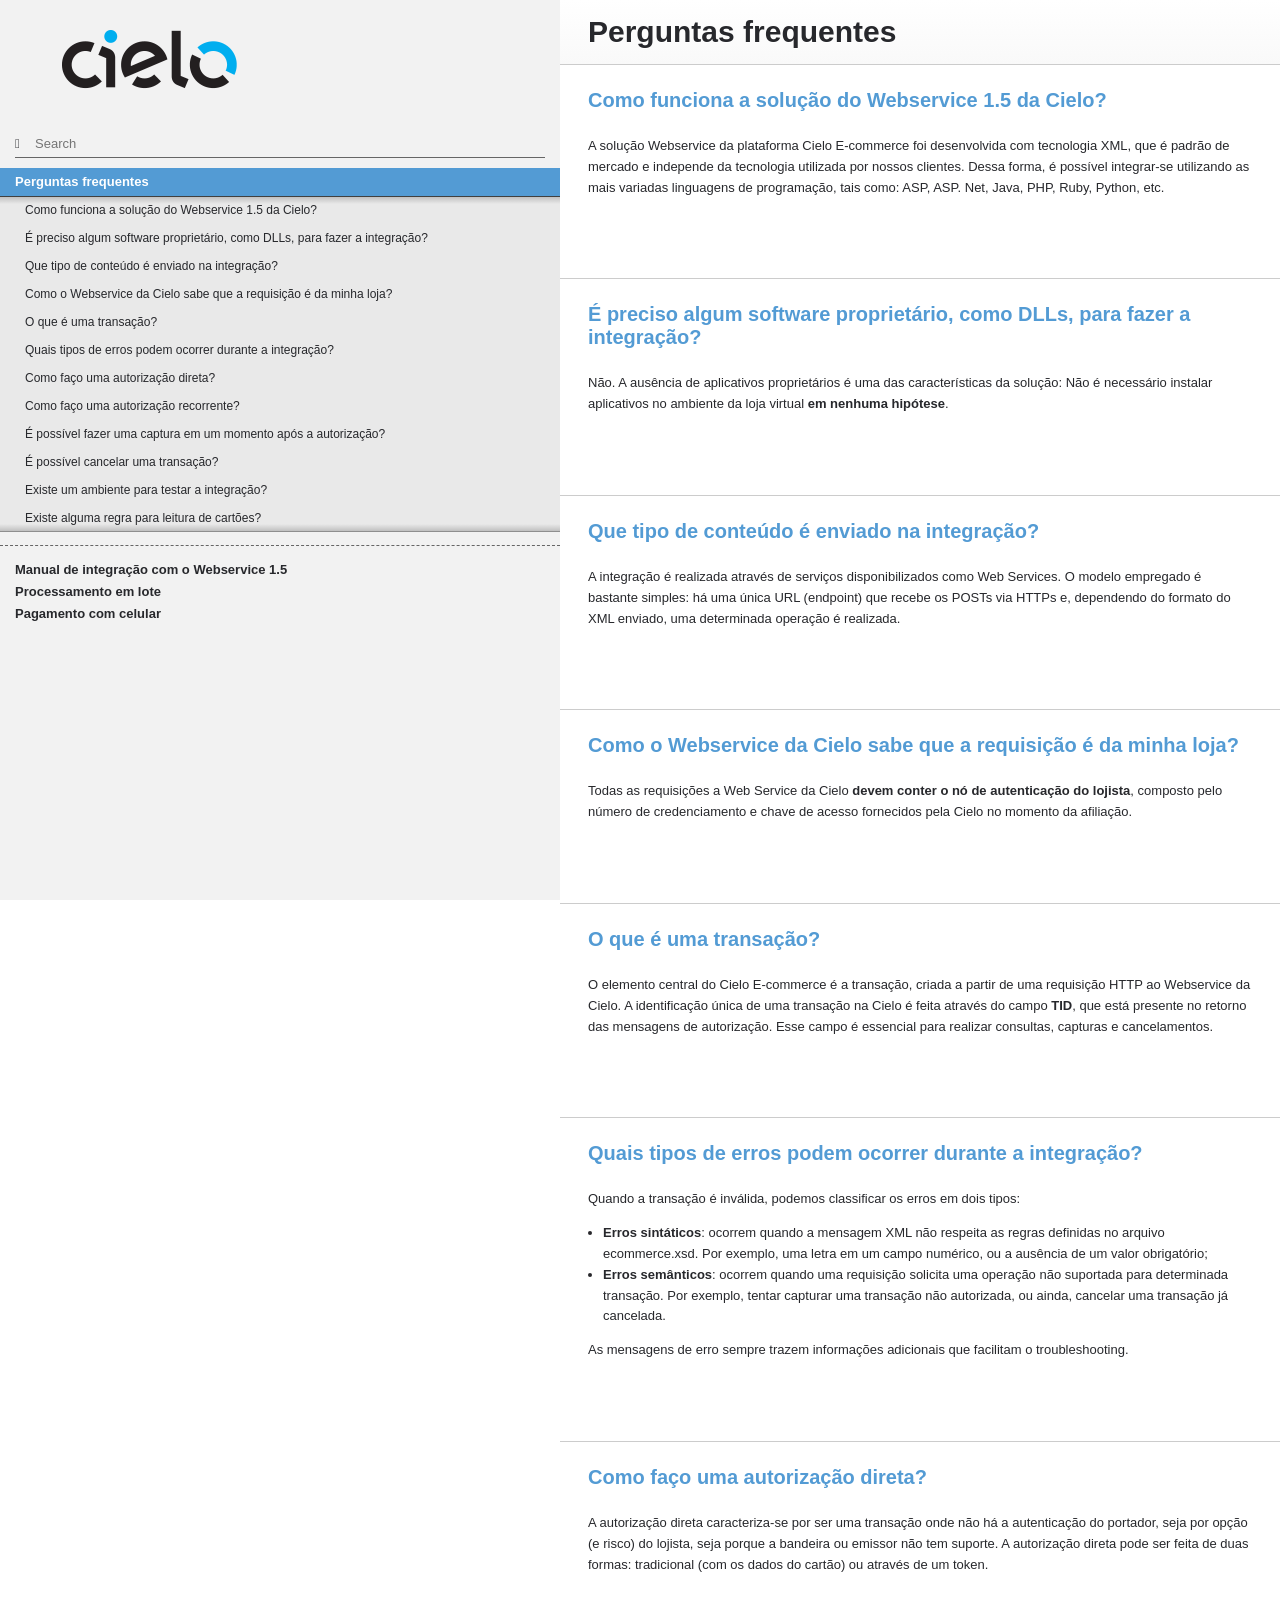
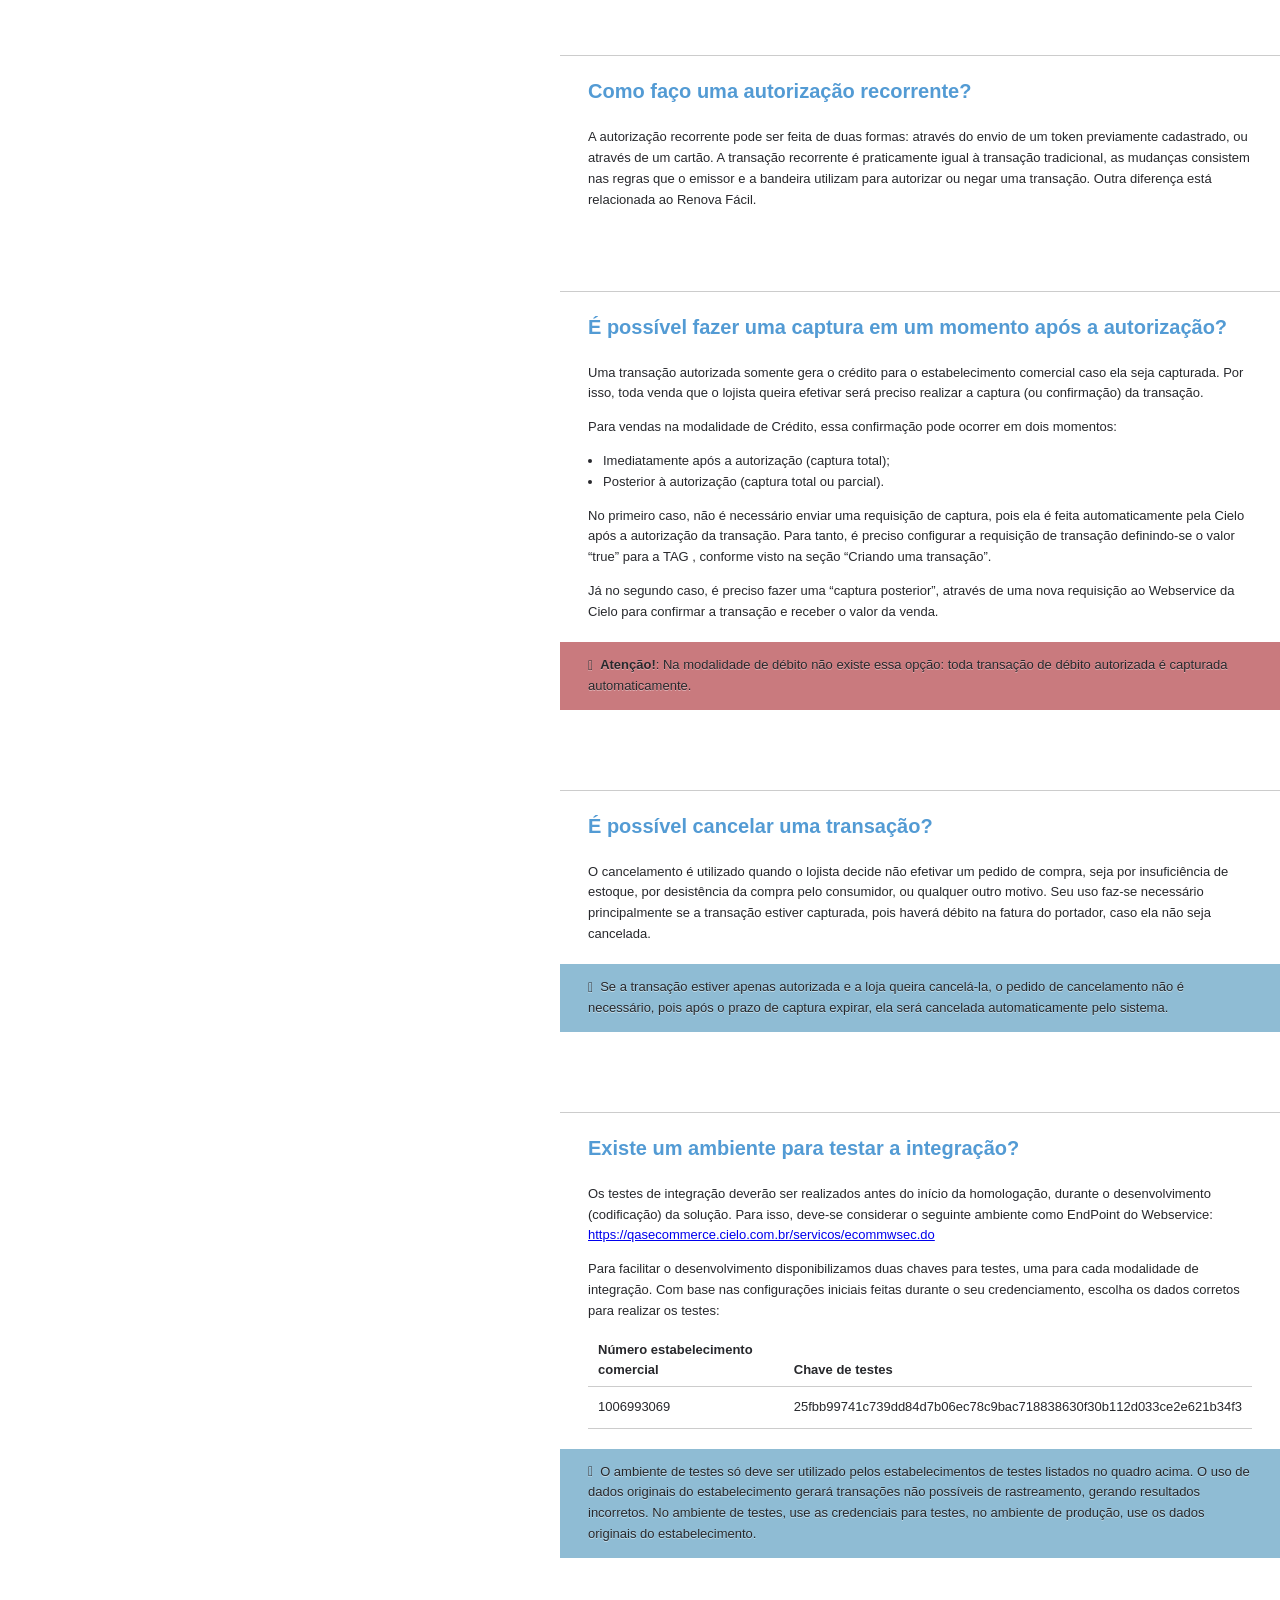
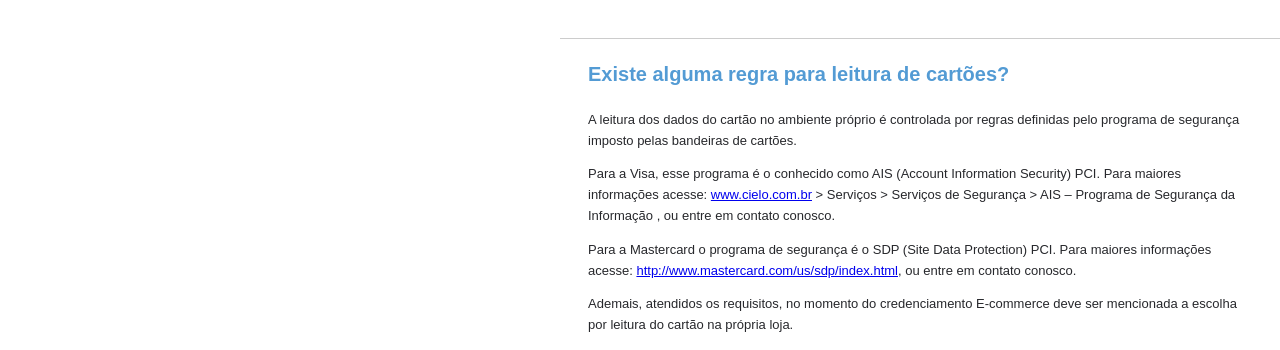
==== index.html @ eb7a1200 "Site updated to 90e69e9" ====
<!doctype html>
<html>
  <head>
    <meta charset="utf-8">
    <meta content="IE=edge,chrome=1" http-equiv="X-UA-Compatible">
    <meta name="viewport" content="width=device-width, initial-scale=1, maximum-scale=1">

    <link href="https://www.cielo.com.br/wps/contenthandler/!ut/p/digest!3SvhW8ACOLyj_90YHxPhKQ/war/cielo-tema/themes/estatico/images/favicon.ico" rel="shortcut icon" type="image/x-icon" />
    <title>Perguntas frequentes</title>

    <link href="stylesheets/screen.css" rel="stylesheet" type="text/css" media="screen" />
    <link href="stylesheets/print.css" rel="stylesheet" type="text/css" media="print" />
    <script src="https://ajax.googleapis.com/ajax/libs/jquery/1.11.0/jquery.min.js"></script>
      <script src="javascripts/all.js" type="text/javascript"></script>

  </head>

  <body class="index">
    <a href="#" id="nav-button">
      <span>
        NAV
        <img src="images/navbar.png" />
      </span>
    </a>
    <div class="tocify-wrapper">
      <img src="images/logo.png" />
        <div class="search">
          <input type="text" class="search" id="input-search" placeholder="Search">
        </div>
        <ul class="search-results"></ul>
      <div id="toc">
      </div>
        <ul class="toc-footer">
            <li><a href='/Webservice-1.5'>Manual de integração com o Webservice 1.5</a></li>
            <li><a href='/Webservice-1.5-Processamento-em-lote/'>Processamento em lote</a></li>
            <li><a href='/Webservice-1.5-Pagamento-com-celular/'>Pagamento com celular</a></li>
        </ul>
    </div>
    <div class="page-wrapper">
      <div class="dark-box"></div>
      <div class="content">
        <h1 id="perguntas-frequentes">Perguntas frequentes</h1>

<h2 id="como-funciona-a-solução-do-webservice-1.5-da-cielo?">Como funciona a solução do Webservice 1.5 da Cielo?</h2>

<p>A solução Webservice da plataforma Cielo E-commerce foi desenvolvida com tecnologia XML, que é padrão de mercado e independe da tecnologia utilizada por nossos clientes. Dessa forma, é possível integrar-se utilizando as mais variadas linguagens de programação, tais como: ASP, ASP. Net, Java, PHP, Ruby, Python, etc.</p>

<h2 id="É-preciso-algum-software-proprietário,-como-dlls,-para-fazer-a-integração?">É preciso algum software proprietário, como DLLs, para fazer a integração?</h2>

<p>Não. A ausência de aplicativos proprietários é uma das características da solução: Não é necessário instalar aplicativos no ambiente da loja virtual <strong>em nenhuma hipótese</strong>.</p>

<h2 id="que-tipo-de-conteúdo-é-enviado-na-integração?">Que tipo de conteúdo é enviado na integração?</h2>

<p>A integração é realizada através de serviços disponibilizados como Web Services. O modelo empregado é bastante simples: há uma única URL (endpoint) que recebe os POSTs via HTTPs e, dependendo do formato do XML enviado, uma determinada operação é realizada.</p>

<h2 id="como-o-webservice-da-cielo-sabe-que-a-requisição-é-da-minha-loja?">Como o Webservice da Cielo sabe que a requisição é da minha loja?</h2>

<p>Todas as requisições a Web Service da Cielo <strong>devem conter o nó de autenticação do lojista</strong>, composto pelo número de credenciamento e chave de acesso fornecidos pela Cielo no momento da afiliação.</p>

<h2 id="o-que-é-uma-transação?">O que é uma transação?</h2>

<p>O elemento central do Cielo E-commerce é a transação, criada a partir de uma requisição HTTP ao Webservice da Cielo. A identificação única de uma transação na Cielo é feita através do campo <strong>TID</strong>, que está presente no retorno das mensagens de autorização. Esse campo é essencial para realizar consultas, capturas e cancelamentos.</p>

<h2 id="quais-tipos-de-erros-podem-ocorrer-durante-a-integração?">Quais tipos de erros podem ocorrer durante a integração?</h2>

<p>Quando a transação é inválida, podemos classificar os erros em dois tipos:</p>

<ul>
<li><strong>Erros sintáticos</strong>: ocorrem quando a mensagem XML não respeita as regras definidas no arquivo ecommerce.xsd. Por exemplo, uma letra em um campo numérico, ou a ausência de um valor obrigatório;</li>
<li><strong>Erros semânticos</strong>: ocorrem quando uma requisição solicita uma operação não suportada para determinada transação. Por exemplo, tentar capturar uma transação não autorizada, ou ainda, cancelar uma transação já cancelada.</li>
</ul>

<p>As mensagens de erro sempre trazem informações adicionais que facilitam o troubleshooting.</p>

<h2 id="como-faço-uma-autorização-direta?">Como faço uma autorização direta?</h2>

<p>A autorização direta caracteriza-se por ser uma transação onde não há a autenticação do portador, seja por opção (e risco) do lojista, seja porque a bandeira ou emissor não tem suporte. A autorização direta pode ser feita de duas formas: tradicional (com os dados do cartão) ou através de um token.</p>

<h2 id="como-faço-uma-autorização-recorrente?">Como faço uma autorização recorrente?</h2>

<p>A autorização recorrente pode ser feita de duas formas: através do envio de um token previamente cadastrado, ou através de um cartão. A transação recorrente é praticamente igual à transação tradicional, as mudanças consistem nas regras que o emissor e a bandeira utilizam para autorizar ou negar uma transação. Outra diferença está relacionada ao Renova Fácil.</p>

<h2 id="É-possível-fazer-uma-captura-em-um-momento-após-a-autorização?">É possível fazer uma captura em um momento após a autorização?</h2>

<p>Uma transação autorizada somente gera o crédito para o estabelecimento comercial caso ela seja capturada. Por isso, toda venda que o lojista queira efetivar será preciso realizar a captura (ou confirmação) da transação.</p>

<p>Para vendas na modalidade de Crédito, essa confirmação pode ocorrer em dois momentos:</p>

<ul>
<li>Imediatamente após a autorização (captura total);</li>
<li>Posterior à autorização (captura total ou parcial).</li>
</ul>

<p>No primeiro caso, não é necessário enviar uma requisição de captura, pois ela é feita automaticamente pela Cielo após a autorização da transação. Para tanto, é preciso configurar a requisição de transação definindo-se o valor “true” para a TAG <capturar>, conforme visto na seção “Criando uma transação”.</p>

<p>Já no segundo caso, é preciso fazer uma “captura posterior”, através de uma nova requisição ao Webservice da Cielo para confirmar a transação e receber o valor da venda.</p>

<aside class="warning"><strong>Atenção!</strong>: Na modalidade de débito não existe essa opção: toda transação de débito autorizada é capturada automaticamente.</aside>

<h2 id="É-possível-cancelar-uma-transação?">É possível cancelar uma transação?</h2>

<p>O cancelamento é utilizado quando o lojista decide não efetivar um pedido de compra, seja por insuficiência de estoque, por desistência da compra pelo consumidor, ou qualquer outro motivo. Seu uso faz-se necessário principalmente se a transação estiver capturada, pois haverá débito na fatura do portador, caso ela não seja cancelada.</p>

<aside class="notice">Se a transação estiver apenas autorizada e a loja queira cancelá-la, o pedido de cancelamento não é necessário, pois após o prazo de captura expirar, ela será cancelada automaticamente pelo sistema.</aside>

<h2 id="existe-um-ambiente-para-testar-a-integração?">Existe um ambiente para testar a integração?</h2>

<p>Os testes de integração deverão ser realizados antes do início da homologação, durante o desenvolvimento (codificação) da solução. Para isso, deve-se considerar o seguinte ambiente como EndPoint do Webservice: <a href="https://qasecommerce.cielo.com.br/servicos/ecommwsec.do">https://qasecommerce.cielo.com.br/servicos/ecommwsec.do</a></p>

<p>Para facilitar o desenvolvimento disponibilizamos duas chaves para testes, uma para cada modalidade de integração. Com base nas configurações iniciais feitas durante o seu credenciamento, escolha os dados corretos para realizar os testes:</p>

<table><thead>
<tr>
<th>Número estabelecimento comercial</th>
<th>Chave de testes</th>
</tr>
</thead><tbody>
<tr>
<td>1006993069</td>
<td>25fbb99741c739dd84d7b06ec78c9bac718838630f30b112d033ce2e621b34f3</td>
</tr>
</tbody></table>

<aside class="notice">O ambiente de testes só deve ser utilizado pelos estabelecimentos de testes listados no quadro acima. O uso de dados originais do estabelecimento gerará transações não possíveis de rastreamento, gerando resultados incorretos. No ambiente de testes, use as credenciais para testes, no ambiente de produção, use os dados originais do estabelecimento.</aside>

<h2 id="existe-alguma-regra-para-leitura-de-cartões?">Existe alguma regra para leitura de cartões?</h2>

<p>A leitura dos dados do cartão no ambiente próprio é controlada por regras definidas pelo programa de segurança imposto pelas bandeiras de cartões.</p>

<p>Para a Visa, esse programa é o conhecido como AIS (Account Information Security) PCI. Para maiores informações acesse: <a href="www.cielo.com.br">www.cielo.com.br</a> &gt; Serviços &gt; Serviços de Segurança &gt; AIS – Programa de Segurança da Informação , ou entre em contato conosco.</p>

<p>Para a Mastercard o programa de segurança é o SDP (Site Data Protection) PCI. Para maiores informações acesse: <a href="http://www.mastercard.com/us/sdp/index.html">http://www.mastercard.com/us/sdp/index.html</a>, ou entre em contato conosco.</p>

<p>Ademais, atendidos os requisitos, no momento do credenciamento E-commerce deve ser mencionada a escolha por leitura do cartão na própria loja.</p>

      </div>
      <div class="dark-box">
      </div>
    </div>
  </body>
</html>
---- stylesheets/screen.css ----
/*! normalize.css v2.0.1 | MIT License | git.io/normalize */article,aside,details,figcaption,figure,footer,header,hgroup,nav,section,summary{display:block}audio,canvas,video{display:inline-block}audio:not([controls]){display:none;height:0}[hidden]{display:none}html{font-family:sans-serif;-webkit-text-size-adjust:100%;-ms-text-size-adjust:100%}body{margin:0}a:focus{outline:thin dotted}a:active,a:hover{outline:0}h1{font-size:2em}abbr[title]{border-bottom:1px dotted}b,strong{font-weight:bold}dfn{font-style:italic}mark{background:#ff0;color:#000}code,kbd,pre,samp{font-family:monospace, serif;font-size:1em}pre{white-space:pre;white-space:pre-wrap;word-wrap:break-word}q{quotes:"\201C" "\201D" "\2018" "\2019"}small{font-size:80%}sub,sup{font-size:75%;line-height:0;position:relative;vertical-align:baseline}sup{top:-0.5em}sub{bottom:-0.25em}img{border:0}svg:not(:root){overflow:hidden}figure{margin:0}fieldset{border:1px solid #c0c0c0;margin:0 2px;padding:0.35em 0.625em 0.75em}legend{border:0;padding:0}button,input,select,textarea{font-family:inherit;font-size:100%;margin:0}button,input{line-height:normal}button,html input[type="button"],input[type="reset"],input[type="submit"]{-webkit-appearance:button;cursor:pointer}button[disabled],input[disabled]{cursor:default}input[type="checkbox"],input[type="radio"]{box-sizing:border-box;padding:0}input[type="search"]{-webkit-appearance:textfield;-moz-box-sizing:content-box;-webkit-box-sizing:content-box;box-sizing:content-box}input[type="search"]::-webkit-search-cancel-button,input[type="search"]::-webkit-search-decoration{-webkit-appearance:none}button::-moz-focus-inner,input::-moz-focus-inner{border:0;padding:0}textarea{overflow:auto;vertical-align:top}table{border-collapse:collapse;border-spacing:0}.content h1,.content h2,.content h3,.content h4,.content h5,.content h6,html,body{font-family:"Helvetica Neue", Helvetica, Arial, sans-serif;font-size:13px}.content h1,.content h2,.content h3,.content h4,.content h5,.content h6{font-weight:bold;color:#27282c}.content code,.content pre{font-family:Consolas, Menlo, Monaco, "Lucida Console", "Liberation Mono", "DejaVu Sans Mono", "Bitstream Vera Sans Mono", "Courier New", monospace, serif;font-size:12px;line-height:1.5}.content code{-ms-word-break:break-all;word-break:break-all;word-break:break-word;-webkit-hyphens:auto;-moz-hyphens:auto;hyphens:auto}.highlight table td{padding:5px}.highlight table pre{margin:0}.highlight,.highlight .w{color:#f8f8f2;background-color:#272822}.highlight .err{color:#151515;background-color:#ac4142}.highlight .c,.highlight .cd,.highlight .cm,.highlight .c1,.highlight .cs{color:#505050}.highlight .cp{color:#f4bf75}.highlight .nt{color:#f4bf75}.highlight .o,.highlight .ow{color:#d0d0d0}.highlight .p,.highlight .pi{color:#d0d0d0}.highlight .gi{color:#90a959}.highlight .gd{color:#ac4142}.highlight .gh{color:#6a9fb5;background-color:#151515;font-weight:bold}.highlight .k,.highlight .kn,.highlight .kp,.highlight .kr,.highlight .kv{color:#aa759f}.highlight .kc{color:#d28445}.highlight .kt{color:#d28445}.highlight .kd{color:#d28445}.highlight .s,.highlight .sb,.highlight .sc,.highlight .sd,.highlight .s2,.highlight .sh,.highlight .sx,.highlight .s1{color:#90a959}.highlight .sr{color:#75b5aa}.highlight .si{color:#8f5536}.highlight .se{color:#8f5536}.highlight .nn{color:#f4bf75}.highlight .nc{color:#f4bf75}.highlight .no{color:#f4bf75}.highlight .na{color:#6a9fb5}.highlight .m,.highlight .mf,.highlight .mh,.highlight .mi,.highlight .il,.highlight .mo,.highlight .mb,.highlight .mx{color:#90a959}.highlight .ss{color:#90a959}.highlight .c,.highlight .cm,.highlight .c1,.highlight .cs{color:#909090}.highlight,.highlight .w{background-color:#292929}@font-face{font-family:'icomoon';src:url("../fonts/icomoon.eot");src:url("../fonts/icomoon.eot?#iefix") format("embedded-opentype"),url("../fonts/icomoon.ttf") format("truetype"),url("../fonts/icomoon.woff") format("woff"),url("../fonts/icomoon.svg#icomoon") format("svg");font-weight:normal;font-style:normal}.content aside.warning:before,.content aside.notice:before,.content aside.success:before,.tocify-wrapper>.search:before{font-family:'icomoon';speak:none;font-style:normal;font-weight:normal;font-variant:normal;text-transform:none;line-height:1}.content aside.warning:before{content:"\e600"}.content aside.notice:before{content:"\e602"}.content aside.success:before{content:"\e606"}.tocify-wrapper>.search:before{content:"\e607"}html,body{color:#27282c;padding:0;margin:0;-webkit-font-smoothing:antialiased;-moz-osx-font-smoothing:grayscale;background-color:#ffffff;height:100%;-webkit-text-size-adjust:none}#toc>ul>li>a>span{float:right;background-color:#2484FF;border-radius:40px;width:20px}.tocify-wrapper{-moz-transition:left 0.3s ease-in-out;-o-transition:left 0.3s ease-in-out;-webkit-transition:left 0.3s ease-in-out;transition:left 0.3s ease-in-out;overflow-y:auto;overflow-x:hidden;position:fixed;z-index:30;top:0;left:0;bottom:0;width:560px;background-color:#f2f2f2;font-size:13px;font-weight:bold}.tocify-wrapper .lang-selector{display:none}.tocify-wrapper .lang-selector a{padding-top:0.5em;padding-bottom:0.5em}.tocify-wrapper>img{display:block}.tocify-wrapper>.search{position:relative}.tocify-wrapper>.search input{background:#f2f2f2;border-width:0 0 1px 0;border-color:#666;padding:6px 0 6px 20px;-moz-box-sizing:border-box;-webkit-box-sizing:border-box;box-sizing:border-box;margin:10px 15px;width:530px;outline:none;color:#27282c;border-radius:0}.tocify-wrapper>.search:before{position:absolute;top:17px;left:15px;color:#27282c}.tocify-wrapper img+.tocify{margin-top:20px}.tocify-wrapper .search-results{margin-top:0;-moz-box-sizing:border-box;-webkit-box-sizing:border-box;box-sizing:border-box;height:0;overflow-y:auto;overflow-x:hidden;-moz-transition-property:height, margin;-o-transition-property:height, margin;-webkit-transition-property:height, margin;transition-property:height margin;-moz-transition-duration:180ms;-o-transition-duration:180ms;-webkit-transition-duration:180ms;transition-duration:180ms;-moz-transition-timing-function:ease-in-out;-o-transition-timing-function:ease-in-out;-webkit-transition-timing-function:ease-in-out;transition-timing-function:ease-in-out;background:url('[data-uri]'),url('[data-uri]'),url('[data-uri]'),url('[data-uri]'),#e9e9e9;background:-webkit-gradient(linear, 50% 0%, 50% 8, color-stop(0%, rgba(0,0,0,0.2)), color-stop(100%, transparent)),-webkit-gradient(linear, 50% 100%, 50% 0%, color-stop(0%, rgba(0,0,0,0.2)), color-stop(100%, transparent)),-webkit-gradient(linear, 50% 0%, 50% 1.5, color-stop(0%, #000), color-stop(100%, transparent)),-webkit-gradient(linear, 50% 100%, 50% 0%, color-stop(0%, #939393), color-stop(100%, rgba(147,147,147,0))),#e9e9e9;background:-moz-linear-gradient(top, rgba(0,0,0,0.2), transparent 8px),-moz-linear-gradient(bottom, rgba(0,0,0,0.2), transparent 8px),-moz-linear-gradient(top, #000, transparent 1.5px),-moz-linear-gradient(bottom, #939393, rgba(147,147,147,0) 1.5px),#e9e9e9;background:-webkit-linear-gradient(top, rgba(0,0,0,0.2), transparent 8px),-webkit-linear-gradient(bottom, rgba(0,0,0,0.2), transparent 8px),-webkit-linear-gradient(top, #000, transparent 1.5px),-webkit-linear-gradient(bottom, #939393, rgba(147,147,147,0) 1.5px),#e9e9e9;background:linear-gradient(to bottom, rgba(0,0,0,0.2), transparent 8px),linear-gradient(to top, rgba(0,0,0,0.2), transparent 8px),linear-gradient(to bottom, #000, transparent 1.5px),linear-gradient(to top, #939393, rgba(147,147,147,0) 1.5px),#e9e9e9}.tocify-wrapper .search-results.visible{height:30%;margin-bottom:1em}.tocify-wrapper .search-results li{margin:1em 15px;line-height:1}.tocify-wrapper .search-results a{color:#27282c;text-decoration:none}.tocify-wrapper .search-results a:hover{text-decoration:underline}.tocify-wrapper .tocify-item>a,.tocify-wrapper .toc-footer li{padding:0 15px 0 15px;display:block;overflow-x:hidden;white-space:nowrap;text-overflow:ellipsis}.tocify-wrapper ul,.tocify-wrapper li{list-style:none;margin:0;padding:0;line-height:28px}.tocify-wrapper li{color:#27282c;-moz-transition-property:"background";-o-transition-property:"background";-webkit-transition-property:"background";transition-property:"background";-moz-transition-timing-function:"linear";-o-transition-timing-function:"linear";-webkit-transition-timing-function:"linear";transition-timing-function:"linear";-moz-transition-duration:230ms;-o-transition-duration:230ms;-webkit-transition-duration:230ms;transition-duration:230ms}.tocify-wrapper .tocify-focus{-moz-box-shadow:0px 1px 0px #000;-webkit-box-shadow:0px 1px 0px #000;box-shadow:0px 1px 0px #000;background-color:#539bd4;color:#fff}.tocify-wrapper .tocify-subheader{display:none;background-color:#e9e9e9;font-weight:500;background:url('[data-uri]'),url('[data-uri]'),url('[data-uri]'),url('[data-uri]'),#e9e9e9;background:-webkit-gradient(linear, 50% 0%, 50% 8, color-stop(0%, rgba(0,0,0,0.2)), color-stop(100%, transparent)),-webkit-gradient(linear, 50% 100%, 50% 0%, color-stop(0%, rgba(0,0,0,0.2)), color-stop(100%, transparent)),-webkit-gradient(linear, 50% 0%, 50% 1.5, color-stop(0%, #000), color-stop(100%, transparent)),-webkit-gradient(linear, 50% 100%, 50% 0%, color-stop(0%, #939393), color-stop(100%, rgba(147,147,147,0))),#e9e9e9;background:-moz-linear-gradient(top, rgba(0,0,0,0.2), transparent 8px),-moz-linear-gradient(bottom, rgba(0,0,0,0.2), transparent 8px),-moz-linear-gradient(top, #000, transparent 1.5px),-moz-linear-gradient(bottom, #939393, rgba(147,147,147,0) 1.5px),#e9e9e9;background:-webkit-linear-gradient(top, rgba(0,0,0,0.2), transparent 8px),-webkit-linear-gradient(bottom, rgba(0,0,0,0.2), transparent 8px),-webkit-linear-gradient(top, #000, transparent 1.5px),-webkit-linear-gradient(bottom, #939393, rgba(147,147,147,0) 1.5px),#e9e9e9;background:linear-gradient(to bottom, rgba(0,0,0,0.2), transparent 8px),linear-gradient(to top, rgba(0,0,0,0.2), transparent 8px),linear-gradient(to bottom, #000, transparent 1.5px),linear-gradient(to top, #939393, rgba(147,147,147,0) 1.5px),#e9e9e9}.tocify-wrapper .tocify-subheader .tocify-item>a{padding-left:25px;font-size:12px}.tocify-wrapper .tocify-subheader>li:last-child{box-shadow:none}.tocify-wrapper .toc-footer{padding:1em 0;margin-top:1em;border-top:1px dashed #666}.tocify-wrapper .toc-footer li,.tocify-wrapper .toc-footer a{color:#27282c;text-decoration:none}.tocify-wrapper .toc-footer a:hover{text-decoration:underline}.tocify-wrapper .toc-footer li{font-size:1em;line-height:1.7;text-decoration:none}#nav-button{padding:0 1.5em 5em 0;display:none;position:fixed;top:0;left:0;z-index:100;color:#000;text-decoration:none;font-weight:bold;opacity:0.7;line-height:16px;-moz-transition:left 0.3s ease-in-out;-o-transition:left 0.3s ease-in-out;-webkit-transition:left 0.3s ease-in-out;transition:left 0.3s ease-in-out}#nav-button span{display:block;padding:6px 6px 6px;background-color:rgba(255,255,255,0.7);-moz-transform-origin:0 0;-ms-transform-origin:0 0;-webkit-transform-origin:0 0;transform-origin:0 0;-moz-transform:rotate(-90deg) translate(-100%, 0);-ms-transform:rotate(-90deg) translate(-100%, 0);-webkit-transform:rotate(-90deg) translate(-100%, 0);transform:rotate(-90deg) translate(-100%, 0);border-radius:0 0 0 5px}#nav-button img{height:16px;vertical-align:bottom}#nav-button:hover{opacity:1}#nav-button.open{left:560px}.page-wrapper{margin-left:560px;position:relative;z-index:10;background-color:#ffffff;min-height:100%;padding-bottom:1px}.page-wrapper .dark-box{width:0%;background-color:#393939;position:absolute;right:0;top:0;bottom:0}.page-wrapper .lang-selector{position:fixed;z-index:50;border-bottom:5px solid #393939}.lang-selector{background-color:#222;width:100%;font-weight:bold}.lang-selector a{display:block;float:left;color:#fff;text-decoration:none;padding:0 10px;line-height:30px;outline:0}.lang-selector a:active,.lang-selector a:focus{background-color:#111;color:#fff}.lang-selector a.active{background-color:#393939;color:#fff}.lang-selector:after{content:'';clear:both;display:block}.content{position:relative;z-index:30}.content:after{content:'';display:block;clear:both}.content>h1,.content>h2,.content>h3,.content>h4,.content>h5,.content>h6,.content>p,.content>table,.content>ul,.content>ol,.content>aside,.content>dl{margin-right:0%;padding:0 28px;-moz-box-sizing:border-box;-webkit-box-sizing:border-box;box-sizing:border-box;display:block;text-shadow:0px 1px 0px #fff}.content>ul,.content>ol{padding-left:43px}.content>h1,.content>h2,.content>div{clear:both}.content h1{color:#27282c;font-size:30px;padding-top:0.5em;padding-bottom:0.5em;border-bottom:1px solid #ccc;margin-bottom:21px;margin-top:2em;border-top:1px solid #ddd;background-image:url('[data-uri]');background-size:100%;background-image:-webkit-gradient(linear, 50% 0%, 50% 100%, color-stop(0%, #fff), color-stop(100%, #f9f9f9));background-image:-moz-linear-gradient(top, #fff, #f9f9f9);background-image:-webkit-linear-gradient(top, #fff, #f9f9f9);background-image:linear-gradient(to bottom, #fff, #f9f9f9)}.content h1:first-child,.content div:first-child+h1{border-top-width:0;margin-top:0}.content h2{color:#539bd4;font-size:20px;margin-top:4em;margin-bottom:0;border-top:1px solid #ccc;padding-top:1.2em;padding-bottom:1.2em;background-image:url('[data-uri]');background-size:100%;background-image:-webkit-gradient(linear, 50% 0%, 50% 100%, color-stop(0%, rgba(255,255,255,0.4)), color-stop(100%, rgba(255,255,255,0)));background-image:-moz-linear-gradient(top, rgba(255,255,255,0.4), rgba(255,255,255,0));background-image:-webkit-linear-gradient(top, rgba(255,255,255,0.4), rgba(255,255,255,0));background-image:linear-gradient(to bottom, rgba(255,255,255,0.4), rgba(255,255,255,0))}.content h1+h2,.content h1+div+h2{margin-top:-21px;border-top:none}.content h3,.content h4,.content h5,.content h6{font-size:12px;margin-top:2.5em;margin-bottom:0.8em;text-transform:uppercase}.content h4,.content h5,.content h6{font-size:10px}.content hr{margin:2em 0;border-top:2px solid #393939;border-bottom:2px solid #ffffff}.content table{margin-bottom:1em;overflow:auto}.content table th,.content table td{text-align:left;vertical-align:top;line-height:1.6}.content table th{padding:5px 10px;border-bottom:1px solid #ccc;vertical-align:bottom}.content table td{padding:10px}.content table tr:last-child{border-bottom:1px solid #ccc}.content table tr:nth-child(odd)>td{background-color:white}.content table tr:nth-child(even)>td{background-color:white}.content dt{font-weight:bold}.content dd{margin-left:15px}.content p,.content li,.content dt,.content dd{line-height:1.6;margin-top:0}.content img{max-width:100%}.content code{background-color:rgba(0,0,0,0.05);padding:3px;border-radius:3px}.content pre>code{background-color:transparent;padding:0}.content aside{padding-top:1em;padding-bottom:1em;text-shadow:0 1px 0 #c6dde9;margin-top:1.5em;margin-bottom:1.5em;background:#8fbcd4;line-height:1.6}.content aside.warning{background-color:#c97a7e;text-shadow:0 1px 0 #dfb0b3}.content aside.success{background-color:#6ac174;text-shadow:0 1px 0 #a0d7a6}.content aside:before{vertical-align:middle;padding-right:0.5em;font-size:14px}.content .search-highlight{padding:2px;margin:-2px;border-radius:4px;border:1px solid #F7E633;text-shadow:1px 1px 0 #666;background:url('[data-uri]');background:-webkit-gradient(linear, 100% 100%, 0% 0%, color-stop(0%, #f7e633), color-stop(100%, #f1d32f));background:-moz-linear-gradient(bottom right, #f7e633 0%, #f1d32f 100%);background:-webkit-linear-gradient(bottom right, #f7e633 0%, #f1d32f 100%);background:linear-gradient(to top left, #f7e633 0%, #f1d32f 100%)}.content pre,.content blockquote{background-color:#292929;color:#fff;padding:2em 28px;margin:0;width:0%;float:right;clear:right;-moz-box-sizing:border-box;-webkit-box-sizing:border-box;box-sizing:border-box;text-shadow:0px 1px 2px rgba(0,0,0,0.4)}.content pre>p,.content blockquote>p{margin:0}.content pre a,.content blockquote a{color:#fff;text-decoration:none;border-bottom:dashed 1px #ccc}.content blockquote>p{background-color:#1c1c1c;border-radius:5px;padding:13px;color:#ccc;border-top:1px solid #000;border-bottom:1px solid #404040}@media (max-width: 930px){.tocify-wrapper{left:-560px}.tocify-wrapper.open{left:0}.page-wrapper{margin-left:0}#nav-button{display:block}.tocify-wrapper .tocify-item>a{padding-top:0.3em;padding-bottom:0.3em}}@media (max-width: 370px){.dark-box{display:none}.content>h1,.content>h2,.content>h3,.content>h4,.content>h5,.content>h6,.content>p,.content>table,.content>ul,.content>ol,.content>aside,.content>dl{margin-right:0}.tocify-wrapper .lang-selector{display:block}.page-wrapper .lang-selector{display:none}.content pre,.content blockquote{width:auto;float:none}.content>pre+h1,.content>blockquote+h1,.content>pre+h2,.content>blockquote+h2,.content>pre+h3,.content>blockquote+h3,.content>pre+h4,.content>blockquote+h4,.content>pre+h5,.content>blockquote+h5,.content>pre+h6,.content>blockquote+h6,.content>pre+p,.content>blockquote+p,.content>pre+table,.content>blockquote+table,.content>pre+ul,.content>blockquote+ul,.content>pre+ol,.content>blockquote+ol,.content>pre+aside,.content>blockquote+aside,.content>pre+dl,.content>blockquote+dl{margin-top:28px}}
---- stylesheets/print.css ----
/*! normalize.css v2.0.1 | MIT License | git.io/normalize */article,aside,details,figcaption,figure,footer,header,hgroup,nav,section,summary{display:block}audio,canvas,video{display:inline-block}audio:not([controls]){display:none;height:0}[hidden]{display:none}html{font-family:sans-serif;-webkit-text-size-adjust:100%;-ms-text-size-adjust:100%}body{margin:0}a:focus{outline:thin dotted}a:active,a:hover{outline:0}h1{font-size:2em}abbr[title]{border-bottom:1px dotted}b,strong{font-weight:bold}dfn{font-style:italic}mark{background:#ff0;color:#000}code,kbd,pre,samp{font-family:monospace, serif;font-size:1em}pre{white-space:pre;white-space:pre-wrap;word-wrap:break-word}q{quotes:"\201C" "\201D" "\2018" "\2019"}small{font-size:80%}sub,sup{font-size:75%;line-height:0;position:relative;vertical-align:baseline}sup{top:-0.5em}sub{bottom:-0.25em}img{border:0}svg:not(:root){overflow:hidden}figure{margin:0}fieldset{border:1px solid #c0c0c0;margin:0 2px;padding:0.35em 0.625em 0.75em}legend{border:0;padding:0}button,input,select,textarea{font-family:inherit;font-size:100%;margin:0}button,input{line-height:normal}button,html input[type="button"],input[type="reset"],input[type="submit"]{-webkit-appearance:button;cursor:pointer}button[disabled],input[disabled]{cursor:default}input[type="checkbox"],input[type="radio"]{box-sizing:border-box;padding:0}input[type="search"]{-webkit-appearance:textfield;-moz-box-sizing:content-box;-webkit-box-sizing:content-box;box-sizing:content-box}input[type="search"]::-webkit-search-cancel-button,input[type="search"]::-webkit-search-decoration{-webkit-appearance:none}button::-moz-focus-inner,input::-moz-focus-inner{border:0;padding:0}textarea{overflow:auto;vertical-align:top}table{border-collapse:collapse;border-spacing:0}.content h1,.content h2,.content h3,.content h4,body{font-family:"Helvetica Neue", Helvetica, Arial, sans-serif;font-size:13px}.content h1,.content h2,.content h3,.content h4{font-weight:bold;color:#27282c}.content pre,.content code{font-family:Consolas, Menlo, Monaco, "Lucida Console", "Liberation Mono", "DejaVu Sans Mono", "Bitstream Vera Sans Mono", "Courier New", monospace, serif;font-size:12px;line-height:1.5}.content pre,.content code{-ms-word-break:break-all;word-break:break-all;word-break:break-word;-webkit-hyphens:auto;-moz-hyphens:auto;hyphens:auto}@font-face{font-family:'icomoon';src:url("../fonts/icomoon.eot");src:url("../fonts/icomoon.eot?#iefix") format("embedded-opentype"),url("../fonts/icomoon.ttf") format("truetype"),url("../fonts/icomoon.woff") format("woff"),url("../fonts/icomoon.svg#icomoon") format("svg");font-weight:normal;font-style:normal}.content aside.warning:before,.content aside.notice:before,.content aside.success:before{font-family:'icomoon';speak:none;font-style:normal;font-weight:normal;font-variant:normal;text-transform:none;line-height:1}.content aside.warning:before{content:"\e600"}.content aside.notice:before{content:"\e602"}.content aside.success:before{content:"\e606"}.tocify,.toc-footer,.lang-selector,.search,#nav-button{display:none}.tocify-wrapper>img{margin:0 auto;display:block}.content{font-size:12px}.content pre,.content code{border:1px solid #999;border-radius:5px;font-size:0.8em}.content pre{padding:1.3em}.content code{padding:0.2em}.content table{border:1px solid #999}.content table tr{border-bottom:1px solid #999}.content table td,.content table th{padding:0.7em}.content p{line-height:1.5}.content a{text-decoration:none;color:#000}.content h1{font-size:2.5em;padding-top:0.5em;padding-bottom:0.5em;margin-top:1em;margin-bottom:21px;border:2px solid #ccc;border-width:2px 0;text-align:center}.content h2{font-size:1.8em;margin-top:2em;border-top:2px solid #ccc;padding-top:0.8em}.content h1+h2,.content h1+div+h2{border-top:none;padding-top:0;margin-top:0}.content h3,.content h4{font-size:0.8em;margin-top:1.5em;margin-bottom:0.8em;text-transform:uppercase}.content h5,.content h6{text-transform:uppercase}.content aside{padding:1em;border:1px solid #ccc;border-radius:5px;margin-top:1.5em;margin-bottom:1.5em;line-height:1.6}.content aside:before{vertical-align:middle;padding-right:0.5em;font-size:14px}
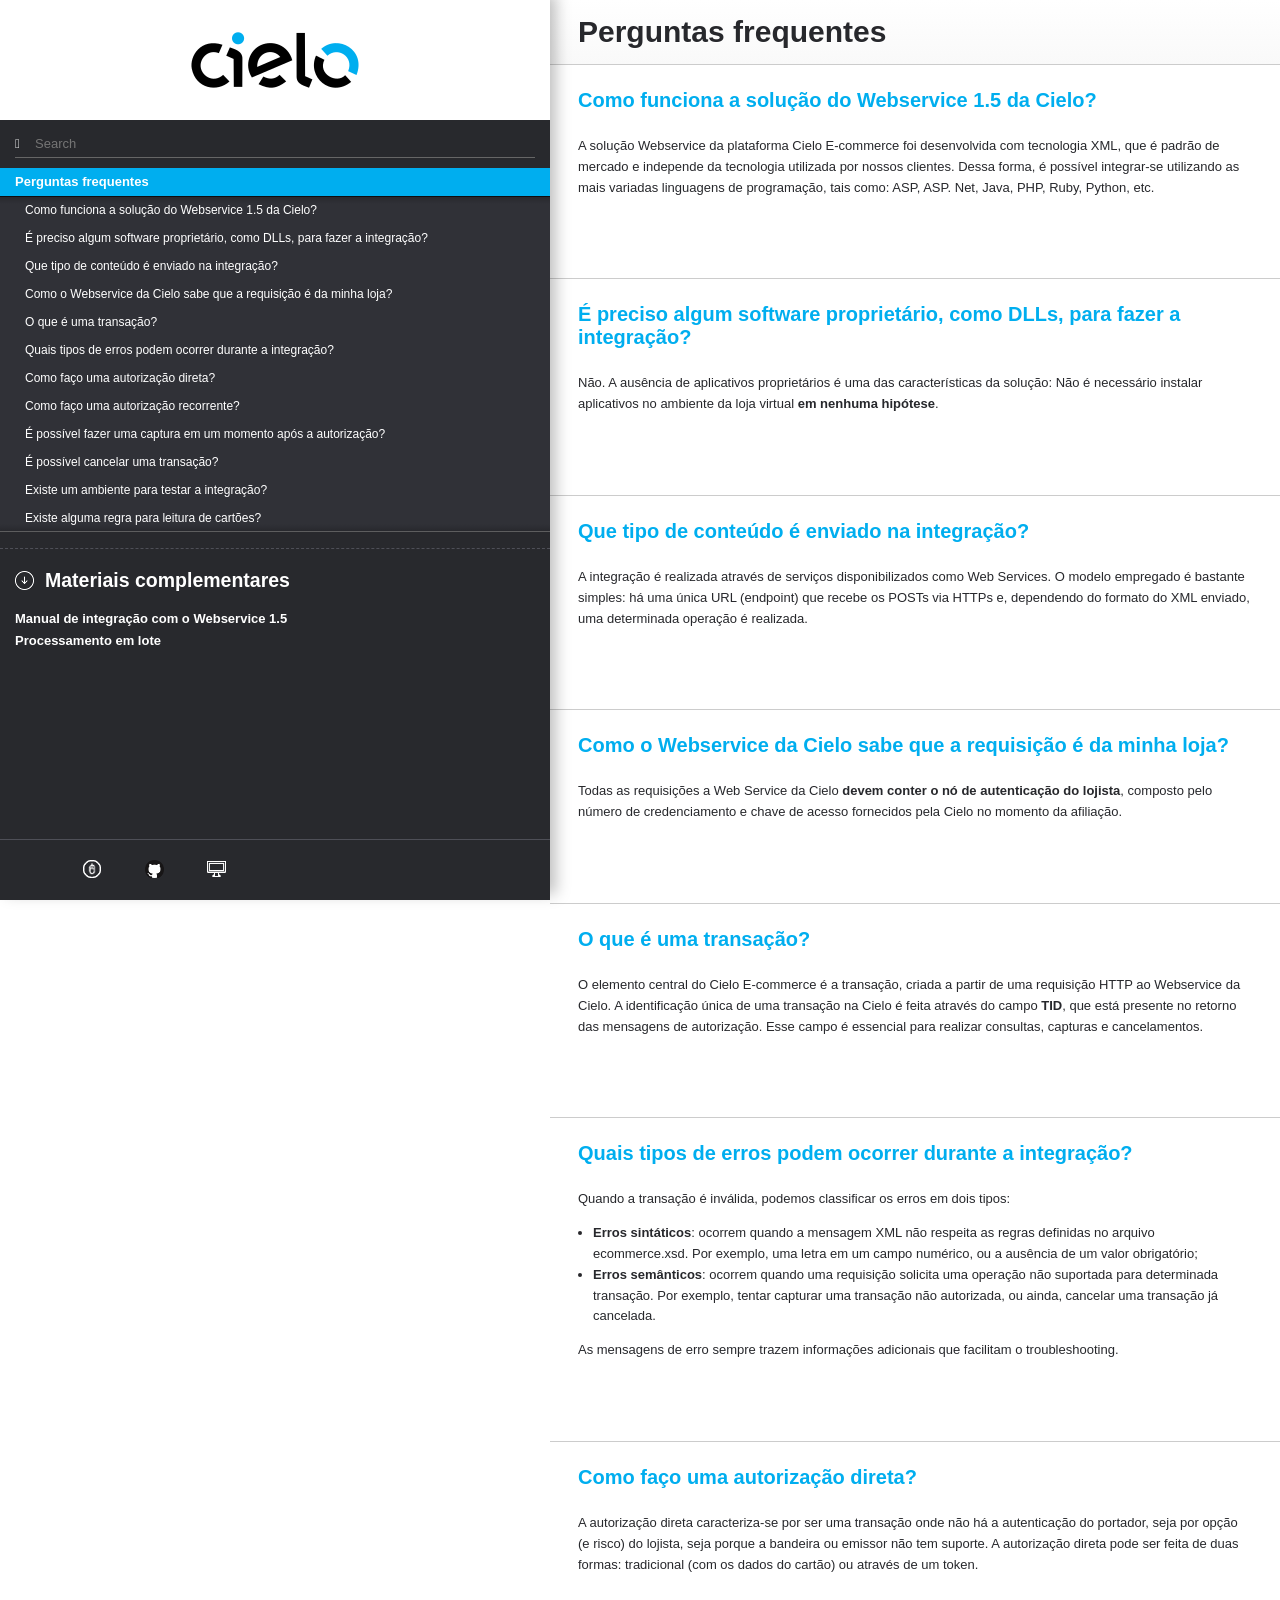
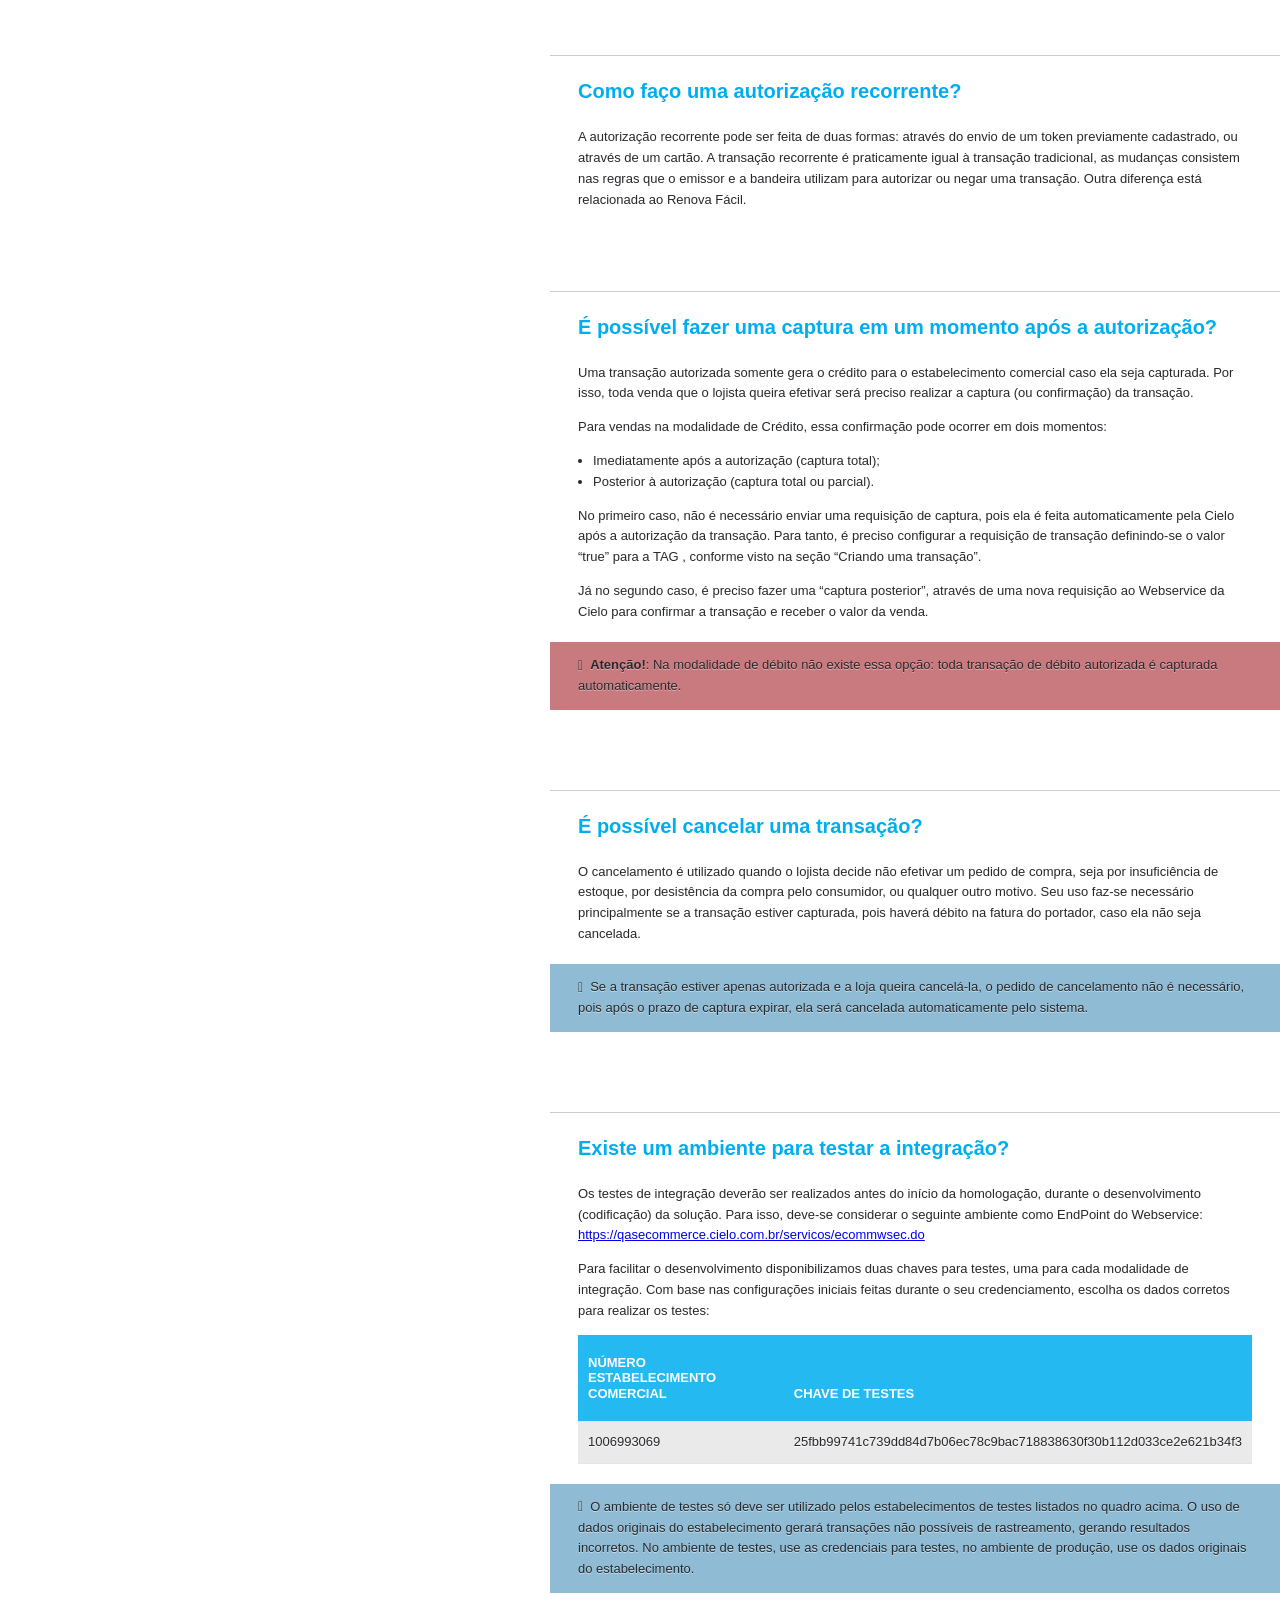
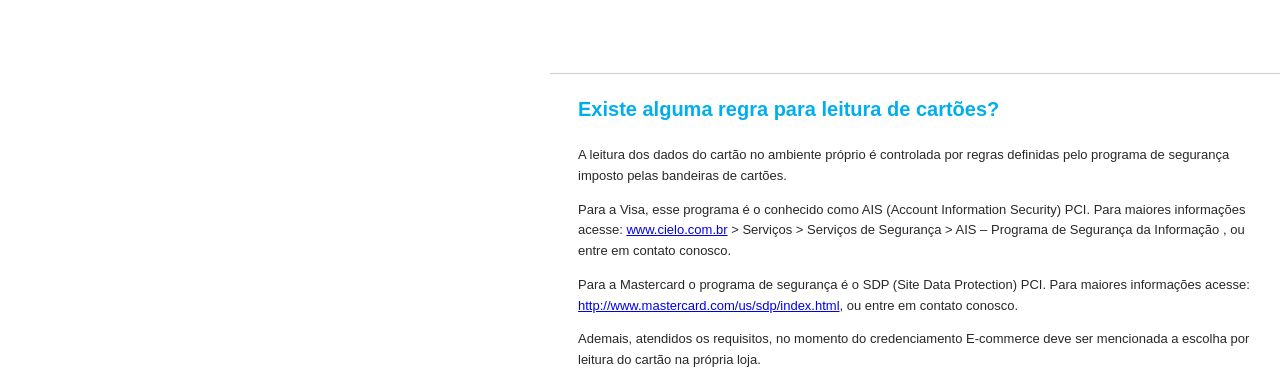
==== commit e027eefb: "Site updated to a7c4766" ====
--- a/index.html
+++ b/index.html
@@ -1,6 +1,6 @@
 <!doctype html>
 <html>
-  <head>
+<head>
     <meta charset="utf-8">
     <meta content="IE=edge,chrome=1" http-equiv="X-UA-Compatible">
     <meta name="viewport" content="width=device-width, initial-scale=1, maximum-scale=1">
@@ -11,35 +11,51 @@
     <link href="stylesheets/screen.css" rel="stylesheet" type="text/css" media="screen" />
     <link href="stylesheets/print.css" rel="stylesheet" type="text/css" media="print" />
     <script src="https://ajax.googleapis.com/ajax/libs/jquery/1.11.0/jquery.min.js"></script>
-      <script src="javascripts/all.js" type="text/javascript"></script>
+    <script src="javascripts/all.js" type="text/javascript"></script>
 
-  </head>
+    <script async src='//www.google-analytics.com/analytics.js'></script>
+    <script>
+    window.ga=window.ga||function(){(ga.q=ga.q||[]).push(arguments)};ga.l=+new Date;
 
-  <body class="index">
+    ga('create', 'UA-8516386-7', {'cookieDomain': 'auto',
+    'alwaysSendReferrer': true});
+
+    ga("set", "transport", "beacon");
+    ga('send', 'pageview');
+    </script>
+</head>
+
+<body class="index">
     <a href="#" id="nav-button">
-      <span>
-        NAV
-        <img src="images/navbar.png" />
-      </span>
+        <span>
+            NAV
+            <img src="images/navbar.png" />
+        </span>
     </a>
     <div class="tocify-wrapper">
-      <img src="images/logo.png" />
+        <img src="images/logo.png" />
         <div class="search">
-          <input type="text" class="search" id="input-search" placeholder="Search">
+            <input type="text" class="search" id="input-search" placeholder="Search">
         </div>
         <ul class="search-results"></ul>
-      <div id="toc">
-      </div>
+        <div id="toc">
+        </div>
+        <h2 class="toc-footer-title">Materiais complementares</h2>
         <ul class="toc-footer">
             <li><a href='/Webservice-1.5'>Manual de integração com o Webservice 1.5</a></li>
             <li><a href='/Webservice-1.5-Processamento-em-lote/'>Processamento em lote</a></li>
-            <li><a href='/Webservice-1.5-Pagamento-com-celular/'>Pagamento com celular</a></li>
         </ul>
+        <div class="links-footer">
+            <ul class="link-list">
+                <li class="cielo"><a href="https://www.cielo.com.br/">Cielo</a></li>
+                <li class="github"><a href="https://github.com/developercielo">Cielo</a></li>
+                <li class="desenvolvedores"><a href="https://www.cielo.com.br/desenvolvedores">Cielo</a></li>
+            </ul>
+        </div>
     </div>
     <div class="page-wrapper">
-      <div class="dark-box"></div>
-      <div class="content">
-        <h1 id="perguntas-frequentes">Perguntas frequentes</h1>
+            <div class="content no-dark-box">
+                <h1 id="perguntas-frequentes">Perguntas frequentes</h1>
 
 <h2 id="como-funciona-a-solução-do-webservice-1.5-da-cielo?">Como funciona a solução do Webservice 1.5 da Cielo?</h2>
 
@@ -133,9 +149,7 @@
 
 <p>Ademais, atendidos os requisitos, no momento do credenciamento E-commerce deve ser mencionada a escolha por leitura do cartão na própria loja.</p>
 
-      </div>
-      <div class="dark-box">
-      </div>
-    </div>
-  </body>
-</html>
+            </div>
+        </div>
+    </body>
+    </html>
--- a/stylesheets/screen.css
+++ b/stylesheets/screen.css
@@ -1 +1 @@
-/*! normalize.css v2.0.1 | MIT License | git.io/normalize */article,aside,details,figcaption,figure,footer,header,hgroup,nav,section,summary{display:block}audio,canvas,video{display:inline-block}audio:not([controls]){display:none;height:0}[hidden]{display:none}html{font-family:sans-serif;-webkit-text-size-adjust:100%;-ms-text-size-adjust:100%}body{margin:0}a:focus{outline:thin dotted}a:active,a:hover{outline:0}h1{font-size:2em}abbr[title]{border-bottom:1px dotted}b,strong{font-weight:bold}dfn{font-style:italic}mark{background:#ff0;color:#000}code,kbd,pre,samp{font-family:monospace, serif;font-size:1em}pre{white-space:pre;white-space:pre-wrap;word-wrap:break-word}q{quotes:"\201C" "\201D" "\2018" "\2019"}small{font-size:80%}sub,sup{font-size:75%;line-height:0;position:relative;vertical-align:baseline}sup{top:-0.5em}sub{bottom:-0.25em}img{border:0}svg:not(:root){overflow:hidden}figure{margin:0}fieldset{border:1px solid #c0c0c0;margin:0 2px;padding:0.35em 0.625em 0.75em}legend{border:0;padding:0}button,input,select,textarea{font-family:inherit;font-size:100%;margin:0}button,input{line-height:normal}button,html input[type="button"],input[type="reset"],input[type="submit"]{-webkit-appearance:button;cursor:pointer}button[disabled],input[disabled]{cursor:default}input[type="checkbox"],input[type="radio"]{box-sizing:border-box;padding:0}input[type="search"]{-webkit-appearance:textfield;-moz-box-sizing:content-box;-webkit-box-sizing:content-box;box-sizing:content-box}input[type="search"]::-webkit-search-cancel-button,input[type="search"]::-webkit-search-decoration{-webkit-appearance:none}button::-moz-focus-inner,input::-moz-focus-inner{border:0;padding:0}textarea{overflow:auto;vertical-align:top}table{border-collapse:collapse;border-spacing:0}.content h1,.content h2,.content h3,.content h4,.content h5,.content h6,html,body{font-family:"Helvetica Neue", Helvetica, Arial, sans-serif;font-size:13px}.content h1,.content h2,.content h3,.content h4,.content h5,.content h6{font-weight:bold;color:#27282c}.content code,.content pre{font-family:Consolas, Menlo, Monaco, "Lucida Console", "Liberation Mono", "DejaVu Sans Mono", "Bitstream Vera Sans Mono", "Courier New", monospace, serif;font-size:12px;line-height:1.5}.content code{-ms-word-break:break-all;word-break:break-all;word-break:break-word;-webkit-hyphens:auto;-moz-hyphens:auto;hyphens:auto}.highlight table td{padding:5px}.highlight table pre{margin:0}.highlight,.highlight .w{color:#f8f8f2;background-color:#272822}.highlight .err{color:#151515;background-color:#ac4142}.highlight .c,.highlight .cd,.highlight .cm,.highlight .c1,.highlight .cs{color:#505050}.highlight .cp{color:#f4bf75}.highlight .nt{color:#f4bf75}.highlight .o,.highlight .ow{color:#d0d0d0}.highlight .p,.highlight .pi{color:#d0d0d0}.highlight .gi{color:#90a959}.highlight .gd{color:#ac4142}.highlight .gh{color:#6a9fb5;background-color:#151515;font-weight:bold}.highlight .k,.highlight .kn,.highlight .kp,.highlight .kr,.highlight .kv{color:#aa759f}.highlight .kc{color:#d28445}.highlight .kt{color:#d28445}.highlight .kd{color:#d28445}.highlight .s,.highlight .sb,.highlight .sc,.highlight .sd,.highlight .s2,.highlight .sh,.highlight .sx,.highlight .s1{color:#90a959}.highlight .sr{color:#75b5aa}.highlight .si{color:#8f5536}.highlight .se{color:#8f5536}.highlight .nn{color:#f4bf75}.highlight .nc{color:#f4bf75}.highlight .no{color:#f4bf75}.highlight .na{color:#6a9fb5}.highlight .m,.highlight .mf,.highlight .mh,.highlight .mi,.highlight .il,.highlight .mo,.highlight .mb,.highlight .mx{color:#90a959}.highlight .ss{color:#90a959}.highlight .c,.highlight .cm,.highlight .c1,.highlight .cs{color:#909090}.highlight,.highlight .w{background-color:#292929}@font-face{font-family:'icomoon';src:url("../fonts/icomoon.eot");src:url("../fonts/icomoon.eot?#iefix") format("embedded-opentype"),url("../fonts/icomoon.ttf") format("truetype"),url("../fonts/icomoon.woff") format("woff"),url("../fonts/icomoon.svg#icomoon") format("svg");font-weight:normal;font-style:normal}.content aside.warning:before,.content aside.notice:before,.content aside.success:before,.tocify-wrapper>.search:before{font-family:'icomoon';speak:none;font-style:normal;font-weight:normal;font-variant:normal;text-transform:none;line-height:1}.content aside.warning:before{content:"\e600"}.content aside.notice:before{content:"\e602"}.content aside.success:before{content:"\e606"}.tocify-wrapper>.search:before{content:"\e607"}html,body{color:#27282c;padding:0;margin:0;-webkit-font-smoothing:antialiased;-moz-osx-font-smoothing:grayscale;background-color:#ffffff;height:100%;-webkit-text-size-adjust:none}#toc>ul>li>a>span{float:right;background-color:#2484FF;border-radius:40px;width:20px}.tocify-wrapper{-moz-transition:left 0.3s ease-in-out;-o-transition:left 0.3s ease-in-out;-webkit-transition:left 0.3s ease-in-out;transition:left 0.3s ease-in-out;overflow-y:auto;overflow-x:hidden;position:fixed;z-index:30;top:0;left:0;bottom:0;width:560px;background-color:#f2f2f2;font-size:13px;font-weight:bold}.tocify-wrapper .lang-selector{display:none}.tocify-wrapper .lang-selector a{padding-top:0.5em;padding-bottom:0.5em}.tocify-wrapper>img{display:block}.tocify-wrapper>.search{position:relative}.tocify-wrapper>.search input{background:#f2f2f2;border-width:0 0 1px 0;border-color:#666;padding:6px 0 6px 20px;-moz-box-sizing:border-box;-webkit-box-sizing:border-box;box-sizing:border-box;margin:10px 15px;width:530px;outline:none;color:#27282c;border-radius:0}.tocify-wrapper>.search:before{position:absolute;top:17px;left:15px;color:#27282c}.tocify-wrapper img+.tocify{margin-top:20px}.tocify-wrapper .search-results{margin-top:0;-moz-box-sizing:border-box;-webkit-box-sizing:border-box;box-sizing:border-box;height:0;overflow-y:auto;overflow-x:hidden;-moz-transition-property:height, margin;-o-transition-property:height, margin;-webkit-transition-property:height, margin;transition-property:height margin;-moz-transition-duration:180ms;-o-transition-duration:180ms;-webkit-transition-duration:180ms;transition-duration:180ms;-moz-transition-timing-function:ease-in-out;-o-transition-timing-function:ease-in-out;-webkit-transition-timing-function:ease-in-out;transition-timing-function:ease-in-out;background:url('[data-uri]'),url('[data-uri]'),url('[data-uri]'),url('[data-uri]'),#e9e9e9;background:-webkit-gradient(linear, 50% 0%, 50% 8, color-stop(0%, rgba(0,0,0,0.2)), color-stop(100%, transparent)),-webkit-gradient(linear, 50% 100%, 50% 0%, color-stop(0%, rgba(0,0,0,0.2)), color-stop(100%, transparent)),-webkit-gradient(linear, 50% 0%, 50% 1.5, color-stop(0%, #000), color-stop(100%, transparent)),-webkit-gradient(linear, 50% 100%, 50% 0%, color-stop(0%, #939393), color-stop(100%, rgba(147,147,147,0))),#e9e9e9;background:-moz-linear-gradient(top, rgba(0,0,0,0.2), transparent 8px),-moz-linear-gradient(bottom, rgba(0,0,0,0.2), transparent 8px),-moz-linear-gradient(top, #000, transparent 1.5px),-moz-linear-gradient(bottom, #939393, rgba(147,147,147,0) 1.5px),#e9e9e9;background:-webkit-linear-gradient(top, rgba(0,0,0,0.2), transparent 8px),-webkit-linear-gradient(bottom, rgba(0,0,0,0.2), transparent 8px),-webkit-linear-gradient(top, #000, transparent 1.5px),-webkit-linear-gradient(bottom, #939393, rgba(147,147,147,0) 1.5px),#e9e9e9;background:linear-gradient(to bottom, rgba(0,0,0,0.2), transparent 8px),linear-gradient(to top, rgba(0,0,0,0.2), transparent 8px),linear-gradient(to bottom, #000, transparent 1.5px),linear-gradient(to top, #939393, rgba(147,147,147,0) 1.5px),#e9e9e9}.tocify-wrapper .search-results.visible{height:30%;margin-bottom:1em}.tocify-wrapper .search-results li{margin:1em 15px;line-height:1}.tocify-wrapper .search-results a{color:#27282c;text-decoration:none}.tocify-wrapper .search-results a:hover{text-decoration:underline}.tocify-wrapper .tocify-item>a,.tocify-wrapper .toc-footer li{padding:0 15px 0 15px;display:block;overflow-x:hidden;white-space:nowrap;text-overflow:ellipsis}.tocify-wrapper ul,.tocify-wrapper li{list-style:none;margin:0;padding:0;line-height:28px}.tocify-wrapper li{color:#27282c;-moz-transition-property:"background";-o-transition-property:"background";-webkit-transition-property:"background";transition-property:"background";-moz-transition-timing-function:"linear";-o-transition-timing-function:"linear";-webkit-transition-timing-function:"linear";transition-timing-function:"linear";-moz-transition-duration:230ms;-o-transition-duration:230ms;-webkit-transition-duration:230ms;transition-duration:230ms}.tocify-wrapper .tocify-focus{-moz-box-shadow:0px 1px 0px #000;-webkit-box-shadow:0px 1px 0px #000;box-shadow:0px 1px 0px #000;background-color:#539bd4;color:#fff}.tocify-wrapper .tocify-subheader{display:none;background-color:#e9e9e9;font-weight:500;background:url('[data-uri]'),url('[data-uri]'),url('[data-uri]'),url('[data-uri]'),#e9e9e9;background:-webkit-gradient(linear, 50% 0%, 50% 8, color-stop(0%, rgba(0,0,0,0.2)), color-stop(100%, transparent)),-webkit-gradient(linear, 50% 100%, 50% 0%, color-stop(0%, rgba(0,0,0,0.2)), color-stop(100%, transparent)),-webkit-gradient(linear, 50% 0%, 50% 1.5, color-stop(0%, #000), color-stop(100%, transparent)),-webkit-gradient(linear, 50% 100%, 50% 0%, color-stop(0%, #939393), color-stop(100%, rgba(147,147,147,0))),#e9e9e9;background:-moz-linear-gradient(top, rgba(0,0,0,0.2), transparent 8px),-moz-linear-gradient(bottom, rgba(0,0,0,0.2), transparent 8px),-moz-linear-gradient(top, #000, transparent 1.5px),-moz-linear-gradient(bottom, #939393, rgba(147,147,147,0) 1.5px),#e9e9e9;background:-webkit-linear-gradient(top, rgba(0,0,0,0.2), transparent 8px),-webkit-linear-gradient(bottom, rgba(0,0,0,0.2), transparent 8px),-webkit-linear-gradient(top, #000, transparent 1.5px),-webkit-linear-gradient(bottom, #939393, rgba(147,147,147,0) 1.5px),#e9e9e9;background:linear-gradient(to bottom, rgba(0,0,0,0.2), transparent 8px),linear-gradient(to top, rgba(0,0,0,0.2), transparent 8px),linear-gradient(to bottom, #000, transparent 1.5px),linear-gradient(to top, #939393, rgba(147,147,147,0) 1.5px),#e9e9e9}.tocify-wrapper .tocify-subheader .tocify-item>a{padding-left:25px;font-size:12px}.tocify-wrapper .tocify-subheader>li:last-child{box-shadow:none}.tocify-wrapper .toc-footer{padding:1em 0;margin-top:1em;border-top:1px dashed #666}.tocify-wrapper .toc-footer li,.tocify-wrapper .toc-footer a{color:#27282c;text-decoration:none}.tocify-wrapper .toc-footer a:hover{text-decoration:underline}.tocify-wrapper .toc-footer li{font-size:1em;line-height:1.7;text-decoration:none}#nav-button{padding:0 1.5em 5em 0;display:none;position:fixed;top:0;left:0;z-index:100;color:#000;text-decoration:none;font-weight:bold;opacity:0.7;line-height:16px;-moz-transition:left 0.3s ease-in-out;-o-transition:left 0.3s ease-in-out;-webkit-transition:left 0.3s ease-in-out;transition:left 0.3s ease-in-out}#nav-button span{display:block;padding:6px 6px 6px;background-color:rgba(255,255,255,0.7);-moz-transform-origin:0 0;-ms-transform-origin:0 0;-webkit-transform-origin:0 0;transform-origin:0 0;-moz-transform:rotate(-90deg) translate(-100%, 0);-ms-transform:rotate(-90deg) translate(-100%, 0);-webkit-transform:rotate(-90deg) translate(-100%, 0);transform:rotate(-90deg) translate(-100%, 0);border-radius:0 0 0 5px}#nav-button img{height:16px;vertical-align:bottom}#nav-button:hover{opacity:1}#nav-button.open{left:560px}.page-wrapper{margin-left:560px;position:relative;z-index:10;background-color:#ffffff;min-height:100%;padding-bottom:1px}.page-wrapper .dark-box{width:0%;background-color:#393939;position:absolute;right:0;top:0;bottom:0}.page-wrapper .lang-selector{position:fixed;z-index:50;border-bottom:5px solid #393939}.lang-selector{background-color:#222;width:100%;font-weight:bold}.lang-selector a{display:block;float:left;color:#fff;text-decoration:none;padding:0 10px;line-height:30px;outline:0}.lang-selector a:active,.lang-selector a:focus{background-color:#111;color:#fff}.lang-selector a.active{background-color:#393939;color:#fff}.lang-selector:after{content:'';clear:both;display:block}.content{position:relative;z-index:30}.content:after{content:'';display:block;clear:both}.content>h1,.content>h2,.content>h3,.content>h4,.content>h5,.content>h6,.content>p,.content>table,.content>ul,.content>ol,.content>aside,.content>dl{margin-right:0%;padding:0 28px;-moz-box-sizing:border-box;-webkit-box-sizing:border-box;box-sizing:border-box;display:block;text-shadow:0px 1px 0px #fff}.content>ul,.content>ol{padding-left:43px}.content>h1,.content>h2,.content>div{clear:both}.content h1{color:#27282c;font-size:30px;padding-top:0.5em;padding-bottom:0.5em;border-bottom:1px solid #ccc;margin-bottom:21px;margin-top:2em;border-top:1px solid #ddd;background-image:url('[data-uri]');background-size:100%;background-image:-webkit-gradient(linear, 50% 0%, 50% 100%, color-stop(0%, #fff), color-stop(100%, #f9f9f9));background-image:-moz-linear-gradient(top, #fff, #f9f9f9);background-image:-webkit-linear-gradient(top, #fff, #f9f9f9);background-image:linear-gradient(to bottom, #fff, #f9f9f9)}.content h1:first-child,.content div:first-child+h1{border-top-width:0;margin-top:0}.content h2{color:#539bd4;font-size:20px;margin-top:4em;margin-bottom:0;border-top:1px solid #ccc;padding-top:1.2em;padding-bottom:1.2em;background-image:url('[data-uri]');background-size:100%;background-image:-webkit-gradient(linear, 50% 0%, 50% 100%, color-stop(0%, rgba(255,255,255,0.4)), color-stop(100%, rgba(255,255,255,0)));background-image:-moz-linear-gradient(top, rgba(255,255,255,0.4), rgba(255,255,255,0));background-image:-webkit-linear-gradient(top, rgba(255,255,255,0.4), rgba(255,255,255,0));background-image:linear-gradient(to bottom, rgba(255,255,255,0.4), rgba(255,255,255,0))}.content h1+h2,.content h1+div+h2{margin-top:-21px;border-top:none}.content h3,.content h4,.content h5,.content h6{font-size:12px;margin-top:2.5em;margin-bottom:0.8em;text-transform:uppercase}.content h4,.content h5,.content h6{font-size:10px}.content hr{margin:2em 0;border-top:2px solid #393939;border-bottom:2px solid #ffffff}.content table{margin-bottom:1em;overflow:auto}.content table th,.content table td{text-align:left;vertical-align:top;line-height:1.6}.content table th{padding:5px 10px;border-bottom:1px solid #ccc;vertical-align:bottom}.content table td{padding:10px}.content table tr:last-child{border-bottom:1px solid #ccc}.content table tr:nth-child(odd)>td{background-color:white}.content table tr:nth-child(even)>td{background-color:white}.content dt{font-weight:bold}.content dd{margin-left:15px}.content p,.content li,.content dt,.content dd{line-height:1.6;margin-top:0}.content img{max-width:100%}.content code{background-color:rgba(0,0,0,0.05);padding:3px;border-radius:3px}.content pre>code{background-color:transparent;padding:0}.content aside{padding-top:1em;padding-bottom:1em;text-shadow:0 1px 0 #c6dde9;margin-top:1.5em;margin-bottom:1.5em;background:#8fbcd4;line-height:1.6}.content aside.warning{background-color:#c97a7e;text-shadow:0 1px 0 #dfb0b3}.content aside.success{background-color:#6ac174;text-shadow:0 1px 0 #a0d7a6}.content aside:before{vertical-align:middle;padding-right:0.5em;font-size:14px}.content .search-highlight{padding:2px;margin:-2px;border-radius:4px;border:1px solid #F7E633;text-shadow:1px 1px 0 #666;background:url('[data-uri]');background:-webkit-gradient(linear, 100% 100%, 0% 0%, color-stop(0%, #f7e633), color-stop(100%, #f1d32f));background:-moz-linear-gradient(bottom right, #f7e633 0%, #f1d32f 100%);background:-webkit-linear-gradient(bottom right, #f7e633 0%, #f1d32f 100%);background:linear-gradient(to top left, #f7e633 0%, #f1d32f 100%)}.content pre,.content blockquote{background-color:#292929;color:#fff;padding:2em 28px;margin:0;width:0%;float:right;clear:right;-moz-box-sizing:border-box;-webkit-box-sizing:border-box;box-sizing:border-box;text-shadow:0px 1px 2px rgba(0,0,0,0.4)}.content pre>p,.content blockquote>p{margin:0}.content pre a,.content blockquote a{color:#fff;text-decoration:none;border-bottom:dashed 1px #ccc}.content blockquote>p{background-color:#1c1c1c;border-radius:5px;padding:13px;color:#ccc;border-top:1px solid #000;border-bottom:1px solid #404040}@media (max-width: 930px){.tocify-wrapper{left:-560px}.tocify-wrapper.open{left:0}.page-wrapper{margin-left:0}#nav-button{display:block}.tocify-wrapper .tocify-item>a{padding-top:0.3em;padding-bottom:0.3em}}@media (max-width: 370px){.dark-box{display:none}.content>h1,.content>h2,.content>h3,.content>h4,.content>h5,.content>h6,.content>p,.content>table,.content>ul,.content>ol,.content>aside,.content>dl{margin-right:0}.tocify-wrapper .lang-selector{display:block}.page-wrapper .lang-selector{display:none}.content pre,.content blockquote{width:auto;float:none}.content>pre+h1,.content>blockquote+h1,.content>pre+h2,.content>blockquote+h2,.content>pre+h3,.content>blockquote+h3,.content>pre+h4,.content>blockquote+h4,.content>pre+h5,.content>blockquote+h5,.content>pre+h6,.content>blockquote+h6,.content>pre+p,.content>blockquote+p,.content>pre+table,.content>blockquote+table,.content>pre+ul,.content>blockquote+ul,.content>pre+ol,.content>blockquote+ol,.content>pre+aside,.content>blockquote+aside,.content>pre+dl,.content>blockquote+dl{margin-top:28px}}+/*! normalize.css v2.0.1 | MIT License | git.io/normalize */article,aside,details,figcaption,figure,footer,header,hgroup,nav,section,summary{display:block}audio,canvas,video{display:inline-block}audio:not([controls]){display:none;height:0}[hidden]{display:none}html{font-family:sans-serif;-webkit-text-size-adjust:100%;-ms-text-size-adjust:100%}body{margin:0}a:focus{outline:thin dotted}a:active,a:hover{outline:0}h1{font-size:2em}abbr[title]{border-bottom:1px dotted}b,strong{font-weight:bold}dfn{font-style:italic}mark{background:#ff0;color:#000}code,kbd,pre,samp{font-family:monospace, serif;font-size:1em}pre{white-space:pre;white-space:pre-wrap;word-wrap:break-word}q{quotes:"\201C" "\201D" "\2018" "\2019"}small{font-size:80%}sub,sup{font-size:75%;line-height:0;position:relative;vertical-align:baseline}sup{top:-0.5em}sub{bottom:-0.25em}img{border:0}svg:not(:root){overflow:hidden}figure{margin:0}fieldset{border:1px solid #c0c0c0;margin:0 2px;padding:0.35em 0.625em 0.75em}legend{border:0;padding:0}button,input,select,textarea{font-family:inherit;font-size:100%;margin:0}button,input{line-height:normal}button,html input[type="button"],input[type="reset"],input[type="submit"]{-webkit-appearance:button;cursor:pointer}button[disabled],input[disabled]{cursor:default}input[type="checkbox"],input[type="radio"]{box-sizing:border-box;padding:0}input[type="search"]{-webkit-appearance:textfield;-moz-box-sizing:content-box;-webkit-box-sizing:content-box;box-sizing:content-box}input[type="search"]::-webkit-search-cancel-button,input[type="search"]::-webkit-search-decoration{-webkit-appearance:none}button::-moz-focus-inner,input::-moz-focus-inner{border:0;padding:0}textarea{overflow:auto;vertical-align:top}table{border-collapse:collapse;border-spacing:0}.content h1,.content h2,.content h3,.content h4,.content h5,.content h6,html,body{font-family:"Helvetica Neue", Helvetica, Arial, sans-serif;font-size:13px}.content h1,.content h2,.content h3,.content h4,.content h5,.content h6{font-weight:bold;color:#27282c}.content code,.content pre{font-family:Consolas, Menlo, Monaco, "Lucida Console", "Liberation Mono", "DejaVu Sans Mono", "Bitstream Vera Sans Mono", "Courier New", monospace, serif;font-size:12px;line-height:1.5}.content code{-ms-word-break:break-all;word-break:break-all;word-break:break-word;-webkit-hyphens:auto;-moz-hyphens:auto;hyphens:auto}.highlight table td{padding:5px}.highlight table pre{margin:0}.highlight,.highlight .w{color:#f8f8f2;background-color:#272822}.highlight .err{color:#151515;background-color:#ac4142}.highlight .c,.highlight .cd,.highlight .cm,.highlight .c1,.highlight .cs{color:#505050}.highlight .cp{color:#f4bf75}.highlight .nt{color:#f4bf75}.highlight .o,.highlight .ow{color:#d0d0d0}.highlight .p,.highlight .pi{color:#d0d0d0}.highlight .gi{color:#90a959}.highlight .gd{color:#ac4142}.highlight .gh{color:#6a9fb5;background-color:#151515;font-weight:bold}.highlight .k,.highlight .kn,.highlight .kp,.highlight .kr,.highlight .kv{color:#aa759f}.highlight .kc{color:#d28445}.highlight .kt{color:#d28445}.highlight .kd{color:#d28445}.highlight .s,.highlight .sb,.highlight .sc,.highlight .sd,.highlight .s2,.highlight .sh,.highlight .sx,.highlight .s1{color:#90a959}.highlight .sr{color:#75b5aa}.highlight .si{color:#8f5536}.highlight .se{color:#8f5536}.highlight .nn{color:#f4bf75}.highlight .nc{color:#f4bf75}.highlight .no{color:#f4bf75}.highlight .na{color:#6a9fb5}.highlight .m,.highlight .mf,.highlight .mh,.highlight .mi,.highlight .il,.highlight .mo,.highlight .mb,.highlight .mx{color:#90a959}.highlight .ss{color:#90a959}.highlight .c,.highlight .cm,.highlight .c1,.highlight .cs{color:#909090}.highlight,.highlight .w{background-color:#28292d}@font-face{font-family:'icomoon';src:url("../fonts/icomoon.eot");src:url("../fonts/icomoon.eot?#iefix") format("embedded-opentype"),url("../fonts/icomoon.ttf") format("truetype"),url("../fonts/icomoon.woff") format("woff"),url("../fonts/icomoon.svg#icomoon") format("svg");font-weight:normal;font-style:normal}.content aside.warning:before,.content aside.notice:before,.content aside.success:before,.tocify-wrapper>.search:before{font-family:'icomoon';speak:none;font-style:normal;font-weight:normal;font-variant:normal;text-transform:none;line-height:1}.content aside.warning:before{content:"\e600"}.content aside.notice:before{content:"\e602"}.content aside.success:before{content:"\e606"}.tocify-wrapper>.search:before{content:"\e607"}html,body{color:#27282c;padding:0;margin:0;-webkit-font-smoothing:antialiased;-moz-osx-font-smoothing:grayscale;background-color:#ffffff;height:100%;-webkit-text-size-adjust:none}.links-footer{position:absolute;bottom:0px;display:block;height:30px;overflow:hidden;border-top:1px #4e4f57 solid;padding:20px 0 10px 0;width:550px}.links-footer .link-list{margin-left:40px}.links-footer .link-list li{display:block;height:19px;width:19px;float:left;margin-left:43px;text-indent:-1000px;overflow:hidden}.links-footer .link-list li a{display:block;width:19px;height:18px}.links-footer .link-list li.github a{background-image:url("../images/github.png")}.links-footer .link-list li.cielo a{background-image:url("../images/cielo.png")}.links-footer .link-list li.desenvolvedores a{background-image:url("../images/cielo-desenvolvedores.png")}#toc>ul>li>a>span{float:right;background-color:#2484FF;border-radius:40px;width:20px}.languages{padding:5px 0 0px 15px !important;display:block;height:14px;background:#FFF}.languages:after{content:" ";display:block;width:1px;height:1px;clear:both}.languages li{display:block;float:left;width:26px;height:14px;padding:0 !important}.languages .english{background:url("../images/english.png") no-repeat top left}.languages .portuguese{background:url("../images/portuguese.png") no-repeat top left;margin-left:15px !important}.languages li a{overflow:hidden;text-indent:-1000px;display:block;width:26px;height:14px}.tocify-wrapper{-moz-transition:left 0.3s ease-in-out;-o-transition:left 0.3s ease-in-out;-webkit-transition:left 0.3s ease-in-out;transition:left 0.3s ease-in-out;overflow-y:auto;overflow-x:hidden;position:fixed;z-index:30;top:0;left:0;bottom:0;width:550px;background-color:#28292d;font-size:13px;font-weight:bold;box-shadow:6px -6px 14px rgba(0,0,0,0.25)}.tocify-wrapper .lang-selector{display:none}.tocify-wrapper .lang-selector a{padding-top:0.5em;padding-bottom:0.5em}.tocify-wrapper>img{display:block}.tocify-wrapper>.search{position:relative}.tocify-wrapper>.search input{background:#28292d;border-width:0 0 1px 0;border-color:#666;padding:6px 0 6px 20px;-moz-box-sizing:border-box;-webkit-box-sizing:border-box;box-sizing:border-box;margin:10px 15px;width:520px;outline:none;color:#FFFFFF;border-radius:0}.tocify-wrapper>.search:before{position:absolute;top:17px;left:15px;color:#FFFFFF}.tocify-wrapper img+.tocify{margin-top:20px}.tocify-wrapper .search-results{margin-top:0;-moz-box-sizing:border-box;-webkit-box-sizing:border-box;box-sizing:border-box;height:0;overflow-y:auto;overflow-x:hidden;-moz-transition-property:height, margin;-o-transition-property:height, margin;-webkit-transition-property:height, margin;transition-property:height margin;-moz-transition-duration:180ms;-o-transition-duration:180ms;-webkit-transition-duration:180ms;transition-duration:180ms;-moz-transition-timing-function:ease-in-out;-o-transition-timing-function:ease-in-out;-webkit-transition-timing-function:ease-in-out;transition-timing-function:ease-in-out;background:url('[data-uri]'),url('[data-uri]'),url('[data-uri]'),url('[data-uri]'),#303137;background:-webkit-gradient(linear, 50% 0%, 50% 8, color-stop(0%, rgba(0,0,0,0.2)), color-stop(100%, transparent)),-webkit-gradient(linear, 50% 100%, 50% 0%, color-stop(0%, rgba(0,0,0,0.2)), color-stop(100%, transparent)),-webkit-gradient(linear, 50% 0%, 50% 1.5, color-stop(0%, #000), color-stop(100%, transparent)),-webkit-gradient(linear, 50% 100%, 50% 0%, color-stop(0%, #939393), color-stop(100%, rgba(147,147,147,0))),#303137;background:-moz-linear-gradient(top, rgba(0,0,0,0.2), transparent 8px),-moz-linear-gradient(bottom, rgba(0,0,0,0.2), transparent 8px),-moz-linear-gradient(top, #000, transparent 1.5px),-moz-linear-gradient(bottom, #939393, rgba(147,147,147,0) 1.5px),#303137;background:-webkit-linear-gradient(top, rgba(0,0,0,0.2), transparent 8px),-webkit-linear-gradient(bottom, rgba(0,0,0,0.2), transparent 8px),-webkit-linear-gradient(top, #000, transparent 1.5px),-webkit-linear-gradient(bottom, #939393, rgba(147,147,147,0) 1.5px),#303137;background:linear-gradient(to bottom, rgba(0,0,0,0.2), transparent 8px),linear-gradient(to top, rgba(0,0,0,0.2), transparent 8px),linear-gradient(to bottom, #000, transparent 1.5px),linear-gradient(to top, #939393, rgba(147,147,147,0) 1.5px),#303137}.tocify-wrapper .search-results.visible{height:30%;margin-bottom:1em}.tocify-wrapper .search-results li{margin:1em 15px;line-height:1}.tocify-wrapper .search-results a{color:#FFFFFF;text-decoration:none}.tocify-wrapper .search-results a:hover{text-decoration:underline}.tocify-wrapper .tocify-item>a,.tocify-wrapper .toc-footer li{padding:0 15px 0 15px;display:block;overflow-x:hidden;white-space:nowrap;text-overflow:ellipsis}.tocify-wrapper ul,.tocify-wrapper li{list-style:none;margin:0;padding:0;line-height:28px}.tocify-wrapper li{color:#FFFFFF;-moz-transition-property:"background";-o-transition-property:"background";-webkit-transition-property:"background";transition-property:"background";-moz-transition-timing-function:"linear";-o-transition-timing-function:"linear";-webkit-transition-timing-function:"linear";transition-timing-function:"linear";-moz-transition-duration:230ms;-o-transition-duration:230ms;-webkit-transition-duration:230ms;transition-duration:230ms}.tocify-wrapper .tocify-focus{-moz-box-shadow:0px 1px 0px #000;-webkit-box-shadow:0px 1px 0px #000;box-shadow:0px 1px 0px #000;background-color:#00aeef;color:#fff}.tocify-wrapper .tocify-subheader{display:none;background-color:#303137;font-weight:500;background:url('[data-uri]'),url('[data-uri]'),url('[data-uri]'),url('[data-uri]'),#303137;background:-webkit-gradient(linear, 50% 0%, 50% 8, color-stop(0%, rgba(0,0,0,0.2)), color-stop(100%, transparent)),-webkit-gradient(linear, 50% 100%, 50% 0%, color-stop(0%, rgba(0,0,0,0.2)), color-stop(100%, transparent)),-webkit-gradient(linear, 50% 0%, 50% 1.5, color-stop(0%, #000), color-stop(100%, transparent)),-webkit-gradient(linear, 50% 100%, 50% 0%, color-stop(0%, #939393), color-stop(100%, rgba(147,147,147,0))),#303137;background:-moz-linear-gradient(top, rgba(0,0,0,0.2), transparent 8px),-moz-linear-gradient(bottom, rgba(0,0,0,0.2), transparent 8px),-moz-linear-gradient(top, #000, transparent 1.5px),-moz-linear-gradient(bottom, #939393, rgba(147,147,147,0) 1.5px),#303137;background:-webkit-linear-gradient(top, rgba(0,0,0,0.2), transparent 8px),-webkit-linear-gradient(bottom, rgba(0,0,0,0.2), transparent 8px),-webkit-linear-gradient(top, #000, transparent 1.5px),-webkit-linear-gradient(bottom, #939393, rgba(147,147,147,0) 1.5px),#303137;background:linear-gradient(to bottom, rgba(0,0,0,0.2), transparent 8px),linear-gradient(to top, rgba(0,0,0,0.2), transparent 8px),linear-gradient(to bottom, #000, transparent 1.5px),linear-gradient(to top, #939393, rgba(147,147,147,0) 1.5px),#303137}.tocify-wrapper .tocify-subheader .tocify-item>a{padding-left:25px;font-size:12px}.tocify-wrapper .tocify-subheader>li:last-child{box-shadow:none}.tocify-wrapper .toc-footer-title{padding-left:45px;padding-top:1em;color:#FFFFFF;background:url("../images/materiais-complementares.png") no-repeat 15px 22px;border-top:1px #4e4f57 dashed}.tocify-wrapper .toc-footer{padding:0}.tocify-wrapper .toc-footer li,.tocify-wrapper .toc-footer a{color:#FFFFFF;text-decoration:none}.tocify-wrapper .toc-footer a:hover{text-decoration:underline}.tocify-wrapper .toc-footer li{font-size:1em;line-height:1.7;text-decoration:none}#nav-button{padding:0 1.5em 5em 0;display:none;position:fixed;top:0;left:0;z-index:100;color:#000;text-decoration:none;font-weight:bold;opacity:0.7;line-height:16px;-moz-transition:left 0.3s ease-in-out;-o-transition:left 0.3s ease-in-out;-webkit-transition:left 0.3s ease-in-out;transition:left 0.3s ease-in-out}#nav-button span{display:block;padding:6px 6px 6px;background-color:rgba(255,255,255,0.7);-moz-transform-origin:0 0;-ms-transform-origin:0 0;-webkit-transform-origin:0 0;transform-origin:0 0;-moz-transform:rotate(-90deg) translate(-100%, 0);-ms-transform:rotate(-90deg) translate(-100%, 0);-webkit-transform:rotate(-90deg) translate(-100%, 0);transform:rotate(-90deg) translate(-100%, 0);border-radius:0 0 0 5px}#nav-button img{height:16px;vertical-align:bottom}#nav-button:hover{opacity:1}#nav-button.open{left:550px}.page-wrapper{margin-left:550px;position:relative;z-index:10;background-color:#ffffff;min-height:100%;padding-bottom:1px}.page-wrapper .dark-box{width:50%;background-color:#303137;position:absolute;right:0;top:0;bottom:0}.page-wrapper .lang-selector{position:fixed;z-index:50;border-bottom:5px solid #303137}.lang-selector{background-color:#222;width:100%;font-weight:bold}.lang-selector a{display:block;float:left;color:#fff;text-decoration:none;padding:0 10px;line-height:30px;outline:0}.lang-selector a:active,.lang-selector a:focus{background-color:#111;color:#fff}.lang-selector a.active{background-color:#303137;color:#fff;border-bottom:5px solid #00aeef}.lang-selector:after{content:'';clear:both;display:block}.content{position:relative;z-index:30}.content:after{content:'';display:block;clear:both}.content>h1,.content>h2,.content>h3,.content>h4,.content>h5,.content>h6,.content>p,.content>table,.content>ul,.content>ol,.content>aside,.content>dl{margin-right:50%;padding:0 28px;-moz-box-sizing:border-box;-webkit-box-sizing:border-box;box-sizing:border-box;display:block;text-shadow:0px 1px 0px #fff}.content>ul,.content>ol{padding-left:43px}.content>h1,.content>h2,.content>div{clear:both}.content h1{color:#27282c;font-size:30px;padding-top:0.5em;padding-bottom:0.5em;border-bottom:1px solid #ccc;margin-bottom:21px;margin-top:2em;border-top:1px solid #ddd;background-image:url('[data-uri]');background-size:100%;background-image:-webkit-gradient(linear, 50% 0%, 50% 100%, color-stop(0%, #fff), color-stop(100%, #f9f9f9));background-image:-moz-linear-gradient(top, #fff, #f9f9f9);background-image:-webkit-linear-gradient(top, #fff, #f9f9f9);background-image:linear-gradient(to bottom, #fff, #f9f9f9)}.content h1:first-child,.content div:first-child+h1{border-top-width:0;margin-top:0}.content h2{color:#00aeef;font-size:20px;margin-top:4em;margin-bottom:0;border-top:1px solid #ccc;padding-top:1.2em;padding-bottom:1.2em;background-image:url('[data-uri]');background-size:100%;background-image:-webkit-gradient(linear, 50% 0%, 50% 100%, color-stop(0%, rgba(255,255,255,0.4)), color-stop(100%, rgba(255,255,255,0)));background-image:-moz-linear-gradient(top, rgba(255,255,255,0.4), rgba(255,255,255,0));background-image:-webkit-linear-gradient(top, rgba(255,255,255,0.4), rgba(255,255,255,0));background-image:linear-gradient(to bottom, rgba(255,255,255,0.4), rgba(255,255,255,0))}.content h1+h2,.content h1+div+h2{margin-top:-21px;border-top:none}.content h3,.content h4,.content h5,.content h6{font-size:12px;margin-top:2.5em;margin-bottom:0.8em;text-transform:uppercase}.content h4,.content h5,.content h6{font-size:10px}.content hr{margin:2em 0;border-top:2px solid #303137;border-bottom:2px solid #ffffff}.content table{margin-bottom:1em;overflow:auto}.content table th,.content table td{text-align:left;vertical-align:top;line-height:1.6}.content table th{padding:20px 10px;vertical-align:bottom;line-height:1.2em;background:#24B9F1;color:#FFF;text-shadow:none;text-transform:uppercase}.content table td{padding:10px}.content table tr{border-bottom:1px solid #e5e5e5;line-height:1.2em}.content table tr:nth-child(odd)>td{background-color:#EAEAEA}.content table tr:nth-child(even)>td{background-color:white}.content dt{font-weight:bold}.content dd{margin-left:15px}.content p,.content li,.content dt,.content dd{line-height:1.6;margin-top:0}.content img{max-width:100%}.content code{background-color:rgba(0,0,0,0.05);padding:3px;border-radius:3px}.content pre>code{background-color:transparent;padding:0}.content aside{padding-top:1em;padding-bottom:1em;text-shadow:0 1px 0 #c6dde9;margin-top:1.5em;margin-bottom:1.5em;background:#8fbcd4;line-height:1.6}.content aside.warning{background-color:#c97a7e;text-shadow:0 1px 0 #dfb0b3}.content aside.success{background-color:#6ac174;text-shadow:0 1px 0 #a0d7a6}.content aside:before{vertical-align:middle;padding-right:0.5em;font-size:14px}.content .search-highlight{padding:2px;margin:-2px;border-radius:4px;border:1px solid #F7E633;text-shadow:1px 1px 0 #666;background:url('[data-uri]');background:-webkit-gradient(linear, 100% 100%, 0% 0%, color-stop(0%, #f7e633), color-stop(100%, #f1d32f));background:-moz-linear-gradient(bottom right, #f7e633 0%, #f1d32f 100%);background:-webkit-linear-gradient(bottom right, #f7e633 0%, #f1d32f 100%);background:linear-gradient(to top left, #f7e633 0%, #f1d32f 100%)}.content.no-dark-box>h1,.content.no-dark-box>h2,.content.no-dark-box>h3,.content.no-dark-box>h4,.content.no-dark-box>h5,.content.no-dark-box>h6,.content.no-dark-box>p,.content.no-dark-box>table,.content.no-dark-box>ul,.content.no-dark-box>ol,.content.no-dark-box>aside,.content.no-dark-box>dl{margin-right:0}.content pre,.content blockquote{background-color:#28292d;color:#fff;padding:2em 28px;margin:0;width:50%;float:right;clear:right;-moz-box-sizing:border-box;-webkit-box-sizing:border-box;box-sizing:border-box;text-shadow:0px 1px 2px rgba(0,0,0,0.4)}.content pre>p,.content blockquote>p{margin:0}.content pre a,.content blockquote a{color:#fff;text-decoration:none;border-bottom:dashed 1px #ccc}.content blockquote>p{background-color:#1c1c1c;border-radius:5px;padding:13px;color:#ccc;border-top:1px solid #000;border-bottom:1px solid #404040}@media (max-width: 930px){.tocify-wrapper{left:-550px}.tocify-wrapper.open{left:0}.page-wrapper{margin-left:0}#nav-button{display:block}.tocify-wrapper .tocify-item>a{padding-top:0.3em;padding-bottom:0.3em}}@media (max-width: 380px){.dark-box{display:none}.content>h1,.content>h2,.content>h3,.content>h4,.content>h5,.content>h6,.content>p,.content>table,.content>ul,.content>ol,.content>aside,.content>dl{margin-right:0}.tocify-wrapper .lang-selector{display:block}.page-wrapper .lang-selector{display:none}.content pre,.content blockquote{width:auto;float:none}.content>pre+h1,.content>blockquote+h1,.content>pre+h2,.content>blockquote+h2,.content>pre+h3,.content>blockquote+h3,.content>pre+h4,.content>blockquote+h4,.content>pre+h5,.content>blockquote+h5,.content>pre+h6,.content>blockquote+h6,.content>pre+p,.content>blockquote+p,.content>pre+table,.content>blockquote+table,.content>pre+ul,.content>blockquote+ul,.content>pre+ol,.content>blockquote+ol,.content>pre+aside,.content>blockquote+aside,.content>pre+dl,.content>blockquote+dl{margin-top:28px}}
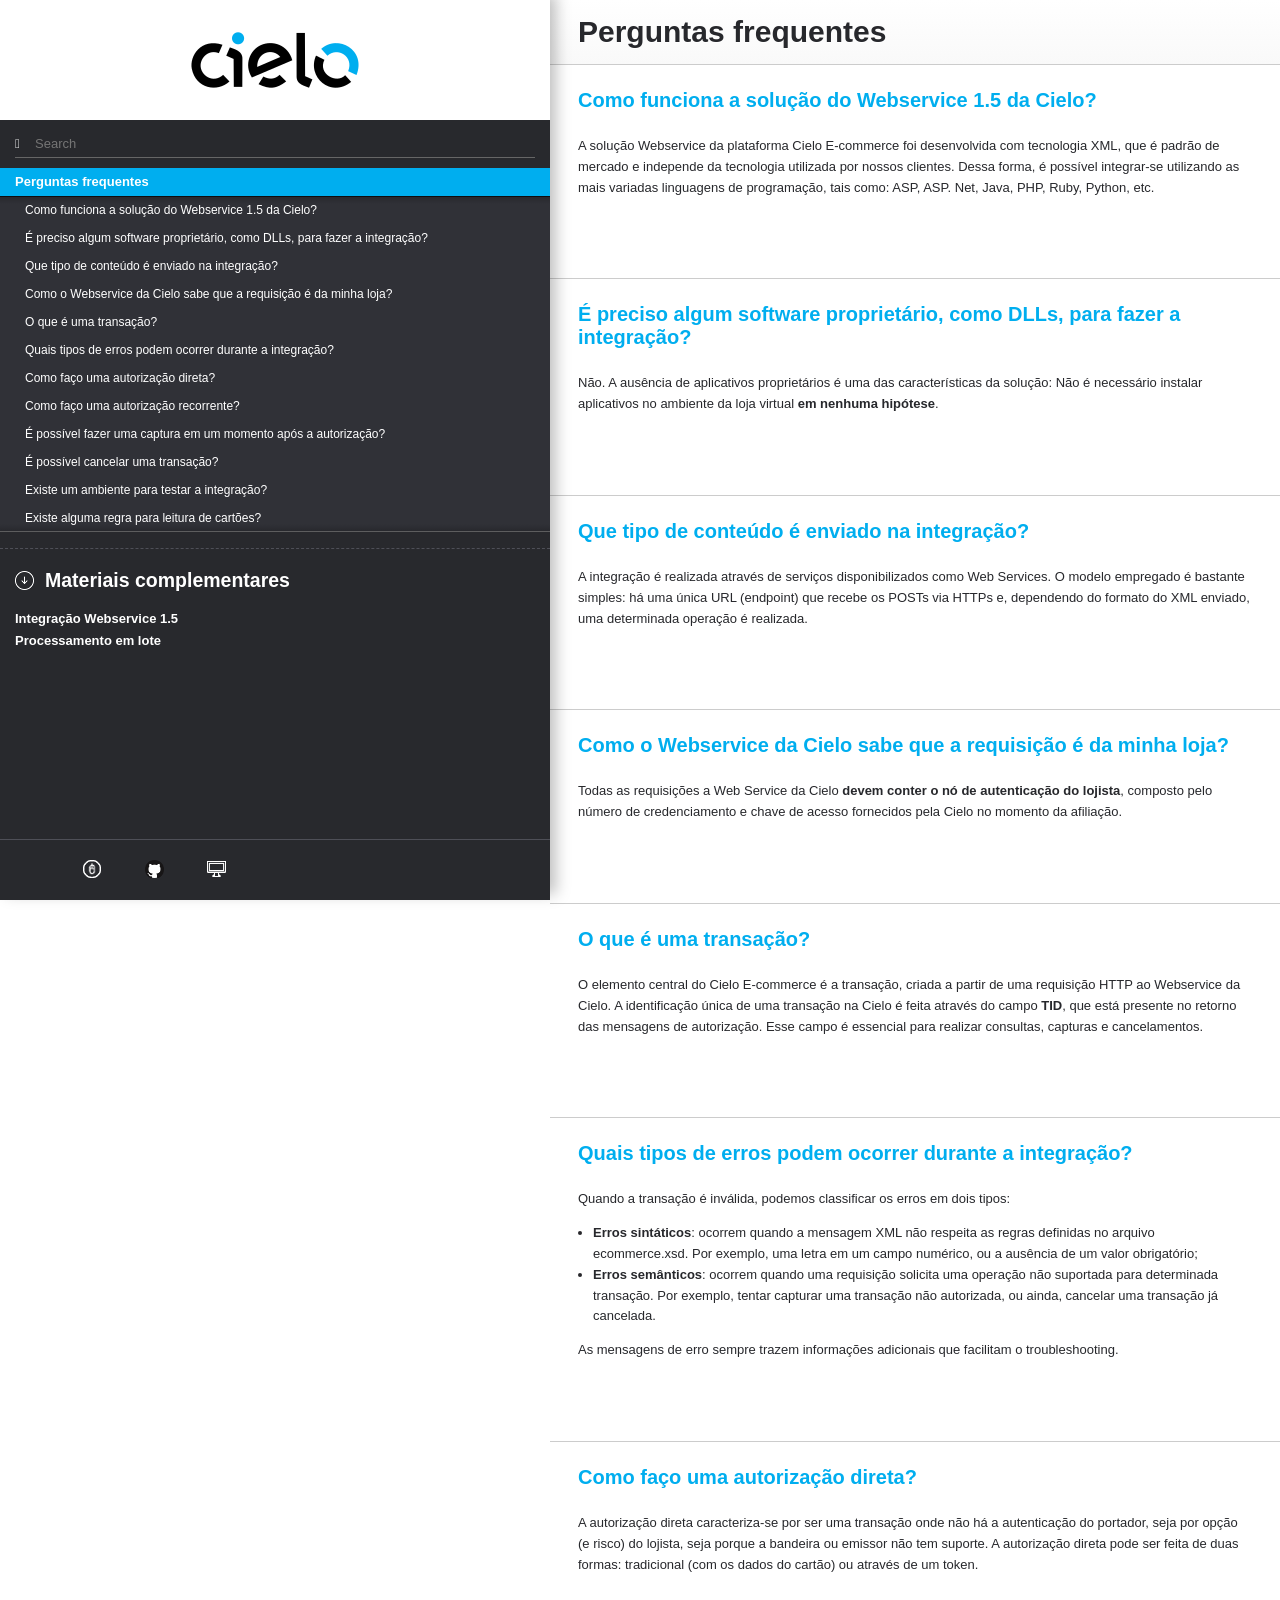
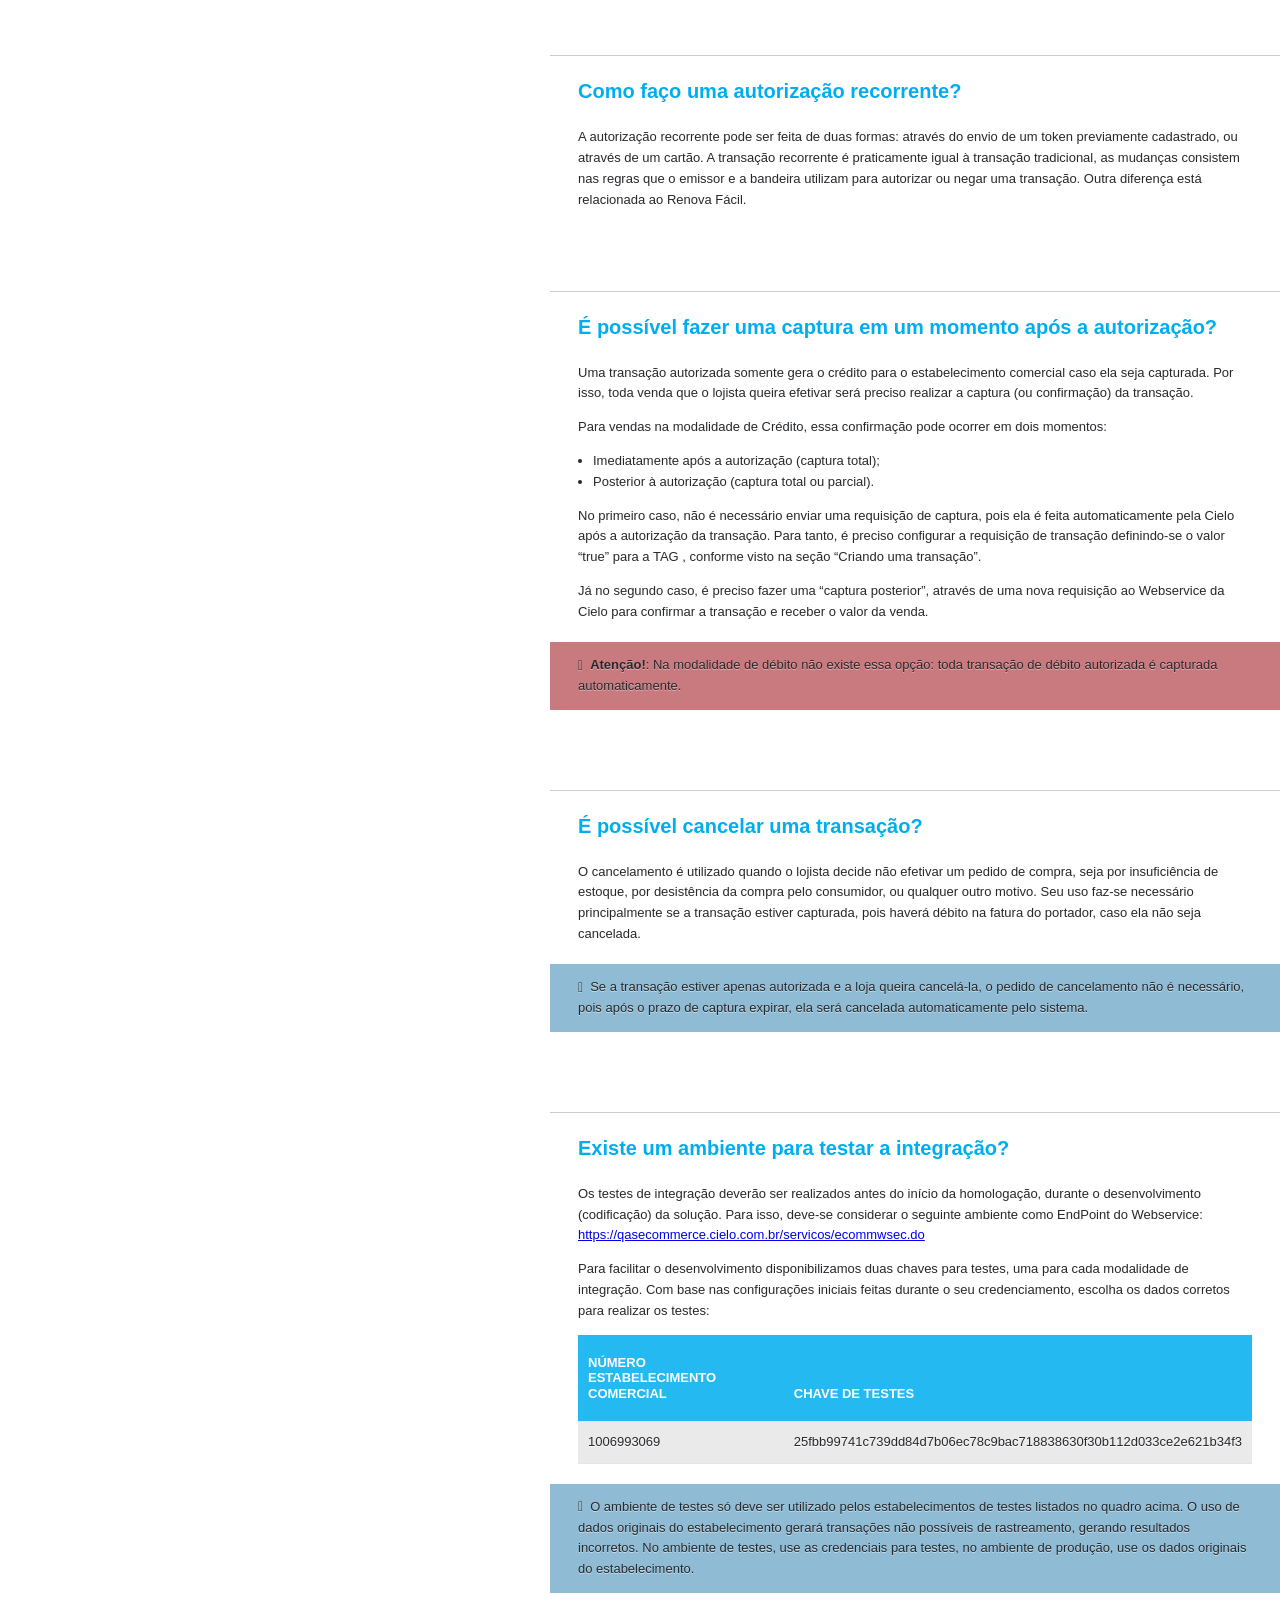
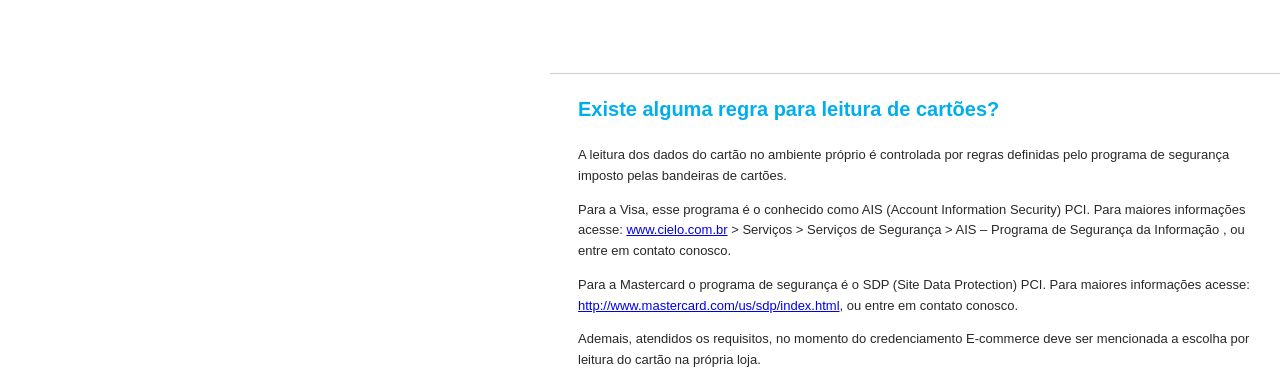
==== commit cb48f41f: "Site updated to ec60808" ====
--- a/index.html
+++ b/index.html
@@ -42,7 +42,7 @@
         </div>
         <h2 class="toc-footer-title">Materiais complementares</h2>
         <ul class="toc-footer">
-            <li><a href='/Webservice-1.5'>Manual de integração com o Webservice 1.5</a></li>
+            <li><a href='/Webservice-1.5/'>Integração Webservice 1.5</a></li>
             <li><a href='/Webservice-1.5-Processamento-em-lote/'>Processamento em lote</a></li>
         </ul>
         <div class="links-footer">
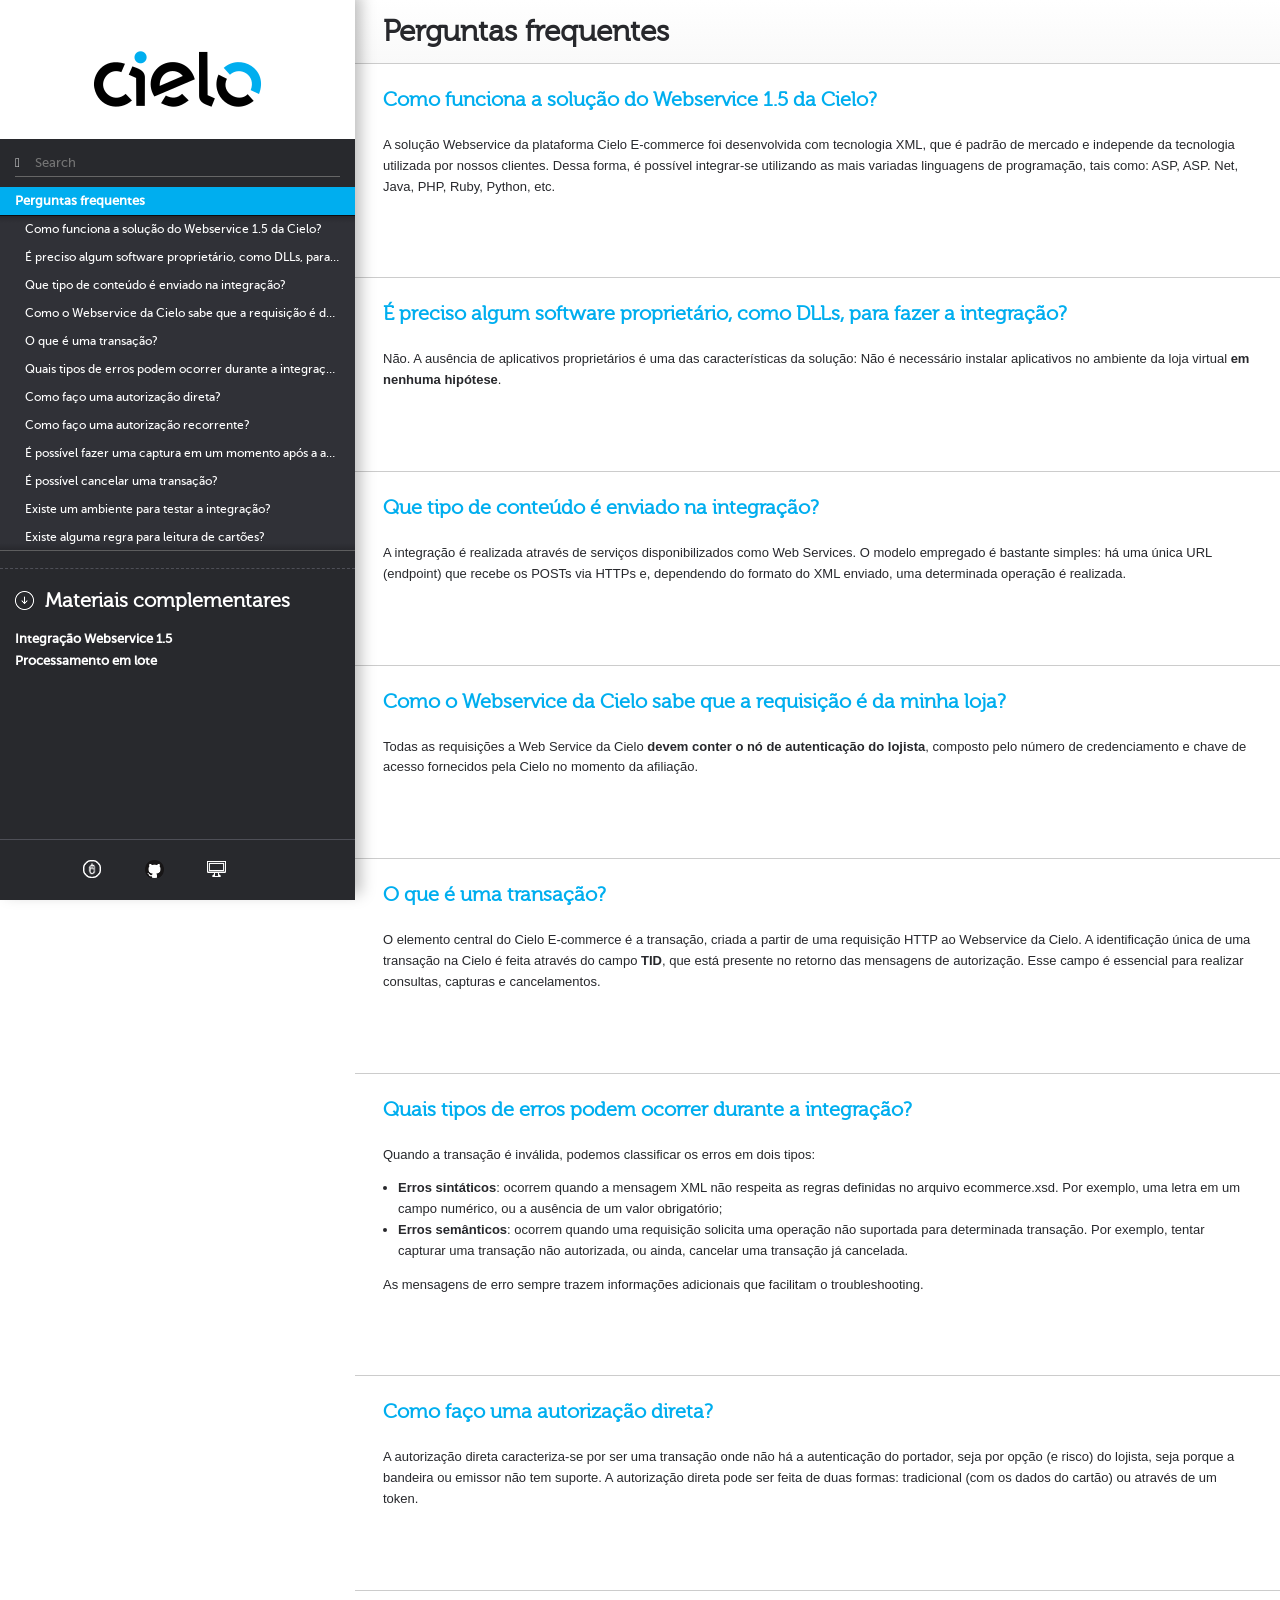
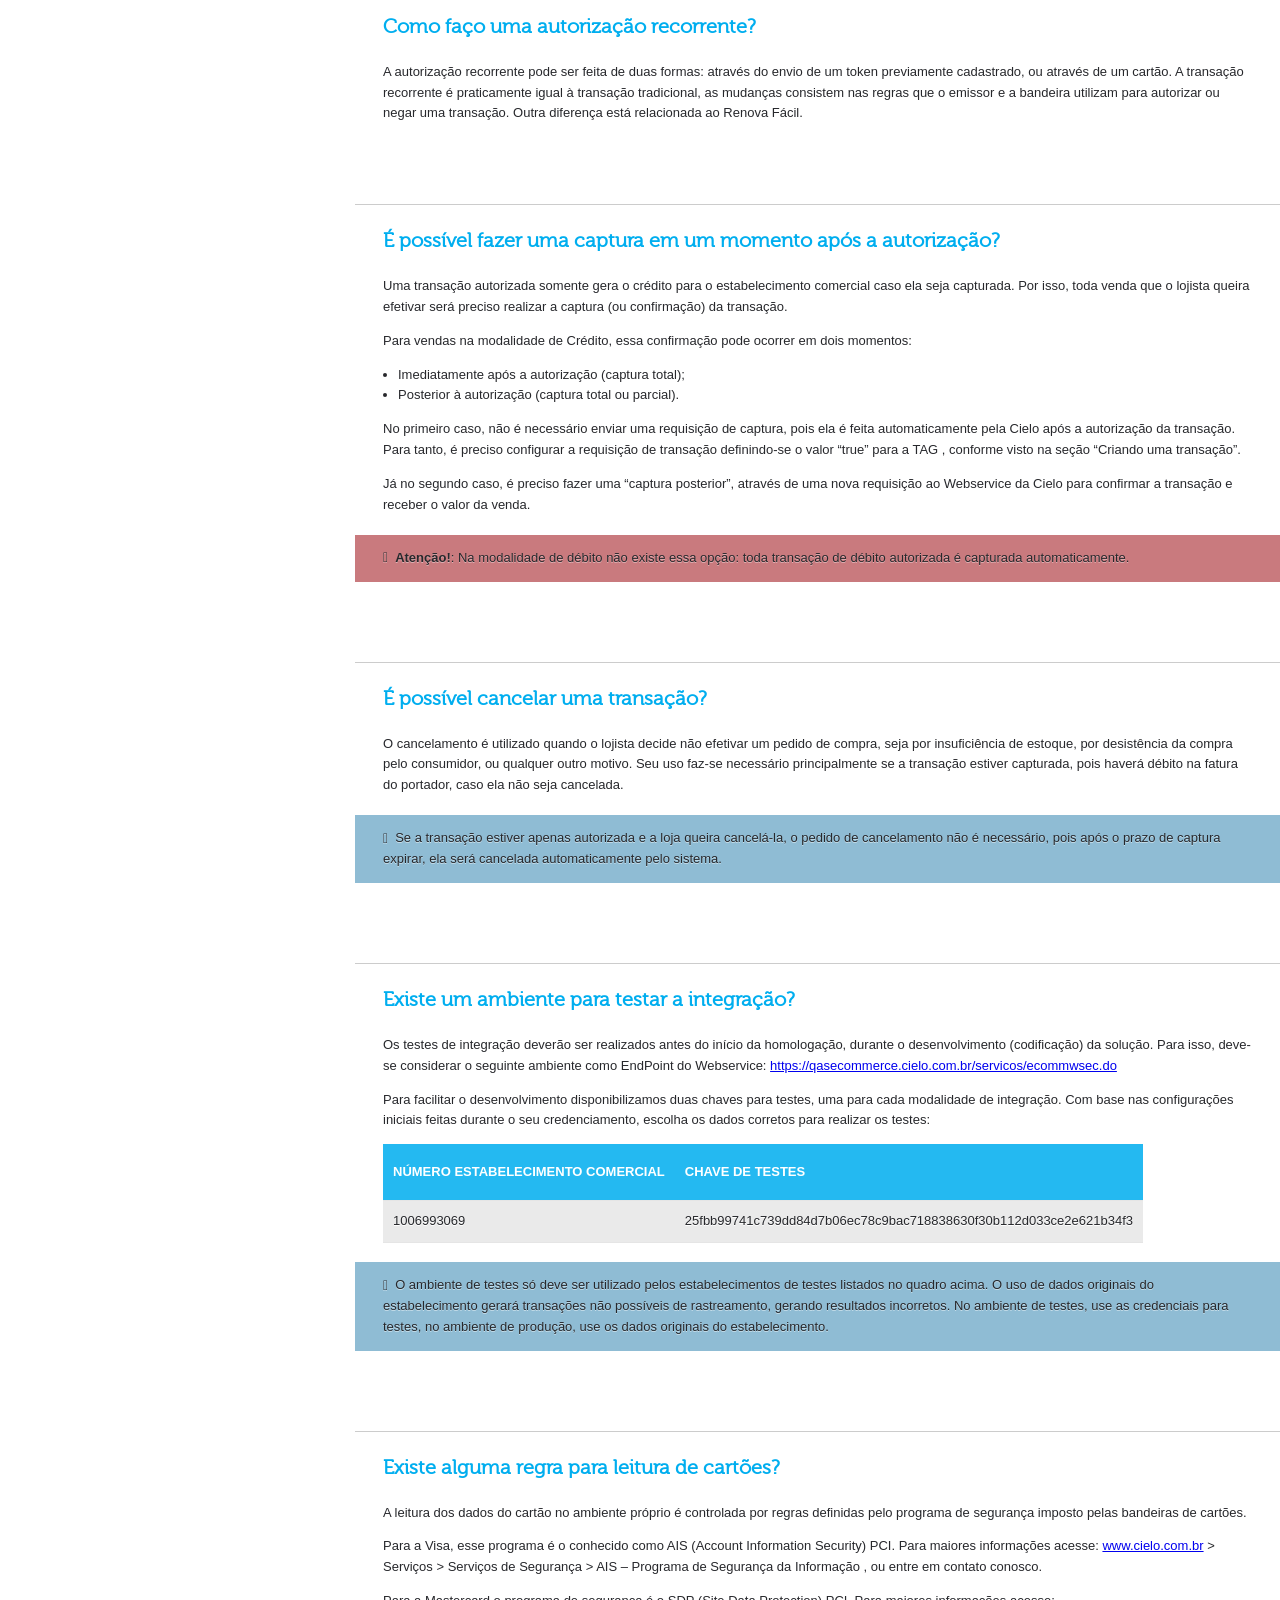
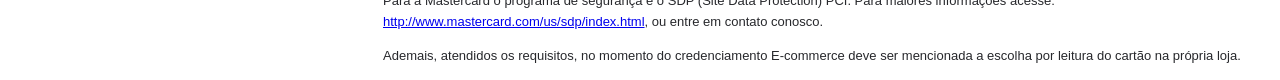
==== commit e9ada3bc: "Site updated to b8e6537" ====
--- a/index.html
+++ b/index.html
@@ -5,11 +5,12 @@
     <meta content="IE=edge,chrome=1" http-equiv="X-UA-Compatible">
     <meta name="viewport" content="width=device-width, initial-scale=1, maximum-scale=1">
 
-    <link href="https://www.cielo.com.br/wps/contenthandler/!ut/p/digest!3SvhW8ACOLyj_90YHxPhKQ/war/cielo-tema/themes/estatico/images/favicon.ico" rel="shortcut icon" type="image/x-icon" />
     <title>Perguntas frequentes</title>
 
     <link href="stylesheets/screen.css" rel="stylesheet" type="text/css" media="screen" />
     <link href="stylesheets/print.css" rel="stylesheet" type="text/css" media="print" />
+    <link href="https://www.cielo.com.br/wps/contenthandler/!ut/p/digest!3SvhW8ACOLyj_90YHxPhKQ/war/cielo-tema/themes/estatico/images/favicon.ico" rel="shortcut icon" type="image/x-icon" />
+
     <script src="https://ajax.googleapis.com/ajax/libs/jquery/1.11.0/jquery.min.js"></script>
     <script src="javascripts/all.js" type="text/javascript"></script>
 
@@ -33,6 +34,10 @@
         </span>
     </a>
     <div class="tocify-wrapper">
+        <ul class="languages">
+            <li class="english"><a href="english.html" title="English version">English version</a></li>
+            <li class="portuguese"><a href="index.html" title="Versão em português">Versão em português</a></li>
+        </ul>
         <img src="images/logo.png" />
         <div class="search">
             <input type="text" class="search" id="input-search" placeholder="Search">
--- a/stylesheets/screen.css
+++ b/stylesheets/screen.css
@@ -1 +1 @@
-/*! normalize.css v2.0.1 | MIT License | git.io/normalize */article,aside,details,figcaption,figure,footer,header,hgroup,nav,section,summary{display:block}audio,canvas,video{display:inline-block}audio:not([controls]){display:none;height:0}[hidden]{display:none}html{font-family:sans-serif;-webkit-text-size-adjust:100%;-ms-text-size-adjust:100%}body{margin:0}a:focus{outline:thin dotted}a:active,a:hover{outline:0}h1{font-size:2em}abbr[title]{border-bottom:1px dotted}b,strong{font-weight:bold}dfn{font-style:italic}mark{background:#ff0;color:#000}code,kbd,pre,samp{font-family:monospace, serif;font-size:1em}pre{white-space:pre;white-space:pre-wrap;word-wrap:break-word}q{quotes:"\201C" "\201D" "\2018" "\2019"}small{font-size:80%}sub,sup{font-size:75%;line-height:0;position:relative;vertical-align:baseline}sup{top:-0.5em}sub{bottom:-0.25em}img{border:0}svg:not(:root){overflow:hidden}figure{margin:0}fieldset{border:1px solid #c0c0c0;margin:0 2px;padding:0.35em 0.625em 0.75em}legend{border:0;padding:0}button,input,select,textarea{font-family:inherit;font-size:100%;margin:0}button,input{line-height:normal}button,html input[type="button"],input[type="reset"],input[type="submit"]{-webkit-appearance:button;cursor:pointer}button[disabled],input[disabled]{cursor:default}input[type="checkbox"],input[type="radio"]{box-sizing:border-box;padding:0}input[type="search"]{-webkit-appearance:textfield;-moz-box-sizing:content-box;-webkit-box-sizing:content-box;box-sizing:content-box}input[type="search"]::-webkit-search-cancel-button,input[type="search"]::-webkit-search-decoration{-webkit-appearance:none}button::-moz-focus-inner,input::-moz-focus-inner{border:0;padding:0}textarea{overflow:auto;vertical-align:top}table{border-collapse:collapse;border-spacing:0}.content h1,.content h2,.content h3,.content h4,.content h5,.content h6,html,body{font-family:"Helvetica Neue", Helvetica, Arial, sans-serif;font-size:13px}.content h1,.content h2,.content h3,.content h4,.content h5,.content h6{font-weight:bold;color:#27282c}.content code,.content pre{font-family:Consolas, Menlo, Monaco, "Lucida Console", "Liberation Mono", "DejaVu Sans Mono", "Bitstream Vera Sans Mono", "Courier New", monospace, serif;font-size:12px;line-height:1.5}.content code{-ms-word-break:break-all;word-break:break-all;word-break:break-word;-webkit-hyphens:auto;-moz-hyphens:auto;hyphens:auto}.highlight table td{padding:5px}.highlight table pre{margin:0}.highlight,.highlight .w{color:#f8f8f2;background-color:#272822}.highlight .err{color:#151515;background-color:#ac4142}.highlight .c,.highlight .cd,.highlight .cm,.highlight .c1,.highlight .cs{color:#505050}.highlight .cp{color:#f4bf75}.highlight .nt{color:#f4bf75}.highlight .o,.highlight .ow{color:#d0d0d0}.highlight .p,.highlight .pi{color:#d0d0d0}.highlight .gi{color:#90a959}.highlight .gd{color:#ac4142}.highlight .gh{color:#6a9fb5;background-color:#151515;font-weight:bold}.highlight .k,.highlight .kn,.highlight .kp,.highlight .kr,.highlight .kv{color:#aa759f}.highlight .kc{color:#d28445}.highlight .kt{color:#d28445}.highlight .kd{color:#d28445}.highlight .s,.highlight .sb,.highlight .sc,.highlight .sd,.highlight .s2,.highlight .sh,.highlight .sx,.highlight .s1{color:#90a959}.highlight .sr{color:#75b5aa}.highlight .si{color:#8f5536}.highlight .se{color:#8f5536}.highlight .nn{color:#f4bf75}.highlight .nc{color:#f4bf75}.highlight .no{color:#f4bf75}.highlight .na{color:#6a9fb5}.highlight .m,.highlight .mf,.highlight .mh,.highlight .mi,.highlight .il,.highlight .mo,.highlight .mb,.highlight .mx{color:#90a959}.highlight .ss{color:#90a959}.highlight .c,.highlight .cm,.highlight .c1,.highlight .cs{color:#909090}.highlight,.highlight .w{background-color:#28292d}@font-face{font-family:'icomoon';src:url("../fonts/icomoon.eot");src:url("../fonts/icomoon.eot?#iefix") format("embedded-opentype"),url("../fonts/icomoon.ttf") format("truetype"),url("../fonts/icomoon.woff") format("woff"),url("../fonts/icomoon.svg#icomoon") format("svg");font-weight:normal;font-style:normal}.content aside.warning:before,.content aside.notice:before,.content aside.success:before,.tocify-wrapper>.search:before{font-family:'icomoon';speak:none;font-style:normal;font-weight:normal;font-variant:normal;text-transform:none;line-height:1}.content aside.warning:before{content:"\e600"}.content aside.notice:before{content:"\e602"}.content aside.success:before{content:"\e606"}.tocify-wrapper>.search:before{content:"\e607"}html,body{color:#27282c;padding:0;margin:0;-webkit-font-smoothing:antialiased;-moz-osx-font-smoothing:grayscale;background-color:#ffffff;height:100%;-webkit-text-size-adjust:none}.links-footer{position:absolute;bottom:0px;display:block;height:30px;overflow:hidden;border-top:1px #4e4f57 solid;padding:20px 0 10px 0;width:550px}.links-footer .link-list{margin-left:40px}.links-footer .link-list li{display:block;height:19px;width:19px;float:left;margin-left:43px;text-indent:-1000px;overflow:hidden}.links-footer .link-list li a{display:block;width:19px;height:18px}.links-footer .link-list li.github a{background-image:url("../images/github.png")}.links-footer .link-list li.cielo a{background-image:url("../images/cielo.png")}.links-footer .link-list li.desenvolvedores a{background-image:url("../images/cielo-desenvolvedores.png")}#toc>ul>li>a>span{float:right;background-color:#2484FF;border-radius:40px;width:20px}.languages{padding:5px 0 0px 15px !important;display:block;height:14px;background:#FFF}.languages:after{content:" ";display:block;width:1px;height:1px;clear:both}.languages li{display:block;float:left;width:26px;height:14px;padding:0 !important}.languages .english{background:url("../images/english.png") no-repeat top left}.languages .portuguese{background:url("../images/portuguese.png") no-repeat top left;margin-left:15px !important}.languages li a{overflow:hidden;text-indent:-1000px;display:block;width:26px;height:14px}.tocify-wrapper{-moz-transition:left 0.3s ease-in-out;-o-transition:left 0.3s ease-in-out;-webkit-transition:left 0.3s ease-in-out;transition:left 0.3s ease-in-out;overflow-y:auto;overflow-x:hidden;position:fixed;z-index:30;top:0;left:0;bottom:0;width:550px;background-color:#28292d;font-size:13px;font-weight:bold;box-shadow:6px -6px 14px rgba(0,0,0,0.25)}.tocify-wrapper .lang-selector{display:none}.tocify-wrapper .lang-selector a{padding-top:0.5em;padding-bottom:0.5em}.tocify-wrapper>img{display:block}.tocify-wrapper>.search{position:relative}.tocify-wrapper>.search input{background:#28292d;border-width:0 0 1px 0;border-color:#666;padding:6px 0 6px 20px;-moz-box-sizing:border-box;-webkit-box-sizing:border-box;box-sizing:border-box;margin:10px 15px;width:520px;outline:none;color:#FFFFFF;border-radius:0}.tocify-wrapper>.search:before{position:absolute;top:17px;left:15px;color:#FFFFFF}.tocify-wrapper img+.tocify{margin-top:20px}.tocify-wrapper .search-results{margin-top:0;-moz-box-sizing:border-box;-webkit-box-sizing:border-box;box-sizing:border-box;height:0;overflow-y:auto;overflow-x:hidden;-moz-transition-property:height, margin;-o-transition-property:height, margin;-webkit-transition-property:height, margin;transition-property:height margin;-moz-transition-duration:180ms;-o-transition-duration:180ms;-webkit-transition-duration:180ms;transition-duration:180ms;-moz-transition-timing-function:ease-in-out;-o-transition-timing-function:ease-in-out;-webkit-transition-timing-function:ease-in-out;transition-timing-function:ease-in-out;background:url('[data-uri]'),url('[data-uri]'),url('[data-uri]'),url('[data-uri]'),#303137;background:-webkit-gradient(linear, 50% 0%, 50% 8, color-stop(0%, rgba(0,0,0,0.2)), color-stop(100%, transparent)),-webkit-gradient(linear, 50% 100%, 50% 0%, color-stop(0%, rgba(0,0,0,0.2)), color-stop(100%, transparent)),-webkit-gradient(linear, 50% 0%, 50% 1.5, color-stop(0%, #000), color-stop(100%, transparent)),-webkit-gradient(linear, 50% 100%, 50% 0%, color-stop(0%, #939393), color-stop(100%, rgba(147,147,147,0))),#303137;background:-moz-linear-gradient(top, rgba(0,0,0,0.2), transparent 8px),-moz-linear-gradient(bottom, rgba(0,0,0,0.2), transparent 8px),-moz-linear-gradient(top, #000, transparent 1.5px),-moz-linear-gradient(bottom, #939393, rgba(147,147,147,0) 1.5px),#303137;background:-webkit-linear-gradient(top, rgba(0,0,0,0.2), transparent 8px),-webkit-linear-gradient(bottom, rgba(0,0,0,0.2), transparent 8px),-webkit-linear-gradient(top, #000, transparent 1.5px),-webkit-linear-gradient(bottom, #939393, rgba(147,147,147,0) 1.5px),#303137;background:linear-gradient(to bottom, rgba(0,0,0,0.2), transparent 8px),linear-gradient(to top, rgba(0,0,0,0.2), transparent 8px),linear-gradient(to bottom, #000, transparent 1.5px),linear-gradient(to top, #939393, rgba(147,147,147,0) 1.5px),#303137}.tocify-wrapper .search-results.visible{height:30%;margin-bottom:1em}.tocify-wrapper .search-results li{margin:1em 15px;line-height:1}.tocify-wrapper .search-results a{color:#FFFFFF;text-decoration:none}.tocify-wrapper .search-results a:hover{text-decoration:underline}.tocify-wrapper .tocify-item>a,.tocify-wrapper .toc-footer li{padding:0 15px 0 15px;display:block;overflow-x:hidden;white-space:nowrap;text-overflow:ellipsis}.tocify-wrapper ul,.tocify-wrapper li{list-style:none;margin:0;padding:0;line-height:28px}.tocify-wrapper li{color:#FFFFFF;-moz-transition-property:"background";-o-transition-property:"background";-webkit-transition-property:"background";transition-property:"background";-moz-transition-timing-function:"linear";-o-transition-timing-function:"linear";-webkit-transition-timing-function:"linear";transition-timing-function:"linear";-moz-transition-duration:230ms;-o-transition-duration:230ms;-webkit-transition-duration:230ms;transition-duration:230ms}.tocify-wrapper .tocify-focus{-moz-box-shadow:0px 1px 0px #000;-webkit-box-shadow:0px 1px 0px #000;box-shadow:0px 1px 0px #000;background-color:#00aeef;color:#fff}.tocify-wrapper .tocify-subheader{display:none;background-color:#303137;font-weight:500;background:url('[data-uri]'),url('[data-uri]'),url('[data-uri]'),url('[data-uri]'),#303137;background:-webkit-gradient(linear, 50% 0%, 50% 8, color-stop(0%, rgba(0,0,0,0.2)), color-stop(100%, transparent)),-webkit-gradient(linear, 50% 100%, 50% 0%, color-stop(0%, rgba(0,0,0,0.2)), color-stop(100%, transparent)),-webkit-gradient(linear, 50% 0%, 50% 1.5, color-stop(0%, #000), color-stop(100%, transparent)),-webkit-gradient(linear, 50% 100%, 50% 0%, color-stop(0%, #939393), color-stop(100%, rgba(147,147,147,0))),#303137;background:-moz-linear-gradient(top, rgba(0,0,0,0.2), transparent 8px),-moz-linear-gradient(bottom, rgba(0,0,0,0.2), transparent 8px),-moz-linear-gradient(top, #000, transparent 1.5px),-moz-linear-gradient(bottom, #939393, rgba(147,147,147,0) 1.5px),#303137;background:-webkit-linear-gradient(top, rgba(0,0,0,0.2), transparent 8px),-webkit-linear-gradient(bottom, rgba(0,0,0,0.2), transparent 8px),-webkit-linear-gradient(top, #000, transparent 1.5px),-webkit-linear-gradient(bottom, #939393, rgba(147,147,147,0) 1.5px),#303137;background:linear-gradient(to bottom, rgba(0,0,0,0.2), transparent 8px),linear-gradient(to top, rgba(0,0,0,0.2), transparent 8px),linear-gradient(to bottom, #000, transparent 1.5px),linear-gradient(to top, #939393, rgba(147,147,147,0) 1.5px),#303137}.tocify-wrapper .tocify-subheader .tocify-item>a{padding-left:25px;font-size:12px}.tocify-wrapper .tocify-subheader>li:last-child{box-shadow:none}.tocify-wrapper .toc-footer-title{padding-left:45px;padding-top:1em;color:#FFFFFF;background:url("../images/materiais-complementares.png") no-repeat 15px 22px;border-top:1px #4e4f57 dashed}.tocify-wrapper .toc-footer{padding:0}.tocify-wrapper .toc-footer li,.tocify-wrapper .toc-footer a{color:#FFFFFF;text-decoration:none}.tocify-wrapper .toc-footer a:hover{text-decoration:underline}.tocify-wrapper .toc-footer li{font-size:1em;line-height:1.7;text-decoration:none}#nav-button{padding:0 1.5em 5em 0;display:none;position:fixed;top:0;left:0;z-index:100;color:#000;text-decoration:none;font-weight:bold;opacity:0.7;line-height:16px;-moz-transition:left 0.3s ease-in-out;-o-transition:left 0.3s ease-in-out;-webkit-transition:left 0.3s ease-in-out;transition:left 0.3s ease-in-out}#nav-button span{display:block;padding:6px 6px 6px;background-color:rgba(255,255,255,0.7);-moz-transform-origin:0 0;-ms-transform-origin:0 0;-webkit-transform-origin:0 0;transform-origin:0 0;-moz-transform:rotate(-90deg) translate(-100%, 0);-ms-transform:rotate(-90deg) translate(-100%, 0);-webkit-transform:rotate(-90deg) translate(-100%, 0);transform:rotate(-90deg) translate(-100%, 0);border-radius:0 0 0 5px}#nav-button img{height:16px;vertical-align:bottom}#nav-button:hover{opacity:1}#nav-button.open{left:550px}.page-wrapper{margin-left:550px;position:relative;z-index:10;background-color:#ffffff;min-height:100%;padding-bottom:1px}.page-wrapper .dark-box{width:50%;background-color:#303137;position:absolute;right:0;top:0;bottom:0}.page-wrapper .lang-selector{position:fixed;z-index:50;border-bottom:5px solid #303137}.lang-selector{background-color:#222;width:100%;font-weight:bold}.lang-selector a{display:block;float:left;color:#fff;text-decoration:none;padding:0 10px;line-height:30px;outline:0}.lang-selector a:active,.lang-selector a:focus{background-color:#111;color:#fff}.lang-selector a.active{background-color:#303137;color:#fff;border-bottom:5px solid #00aeef}.lang-selector:after{content:'';clear:both;display:block}.content{position:relative;z-index:30}.content:after{content:'';display:block;clear:both}.content>h1,.content>h2,.content>h3,.content>h4,.content>h5,.content>h6,.content>p,.content>table,.content>ul,.content>ol,.content>aside,.content>dl{margin-right:50%;padding:0 28px;-moz-box-sizing:border-box;-webkit-box-sizing:border-box;box-sizing:border-box;display:block;text-shadow:0px 1px 0px #fff}.content>ul,.content>ol{padding-left:43px}.content>h1,.content>h2,.content>div{clear:both}.content h1{color:#27282c;font-size:30px;padding-top:0.5em;padding-bottom:0.5em;border-bottom:1px solid #ccc;margin-bottom:21px;margin-top:2em;border-top:1px solid #ddd;background-image:url('[data-uri]');background-size:100%;background-image:-webkit-gradient(linear, 50% 0%, 50% 100%, color-stop(0%, #fff), color-stop(100%, #f9f9f9));background-image:-moz-linear-gradient(top, #fff, #f9f9f9);background-image:-webkit-linear-gradient(top, #fff, #f9f9f9);background-image:linear-gradient(to bottom, #fff, #f9f9f9)}.content h1:first-child,.content div:first-child+h1{border-top-width:0;margin-top:0}.content h2{color:#00aeef;font-size:20px;margin-top:4em;margin-bottom:0;border-top:1px solid #ccc;padding-top:1.2em;padding-bottom:1.2em;background-image:url('[data-uri]');background-size:100%;background-image:-webkit-gradient(linear, 50% 0%, 50% 100%, color-stop(0%, rgba(255,255,255,0.4)), color-stop(100%, rgba(255,255,255,0)));background-image:-moz-linear-gradient(top, rgba(255,255,255,0.4), rgba(255,255,255,0));background-image:-webkit-linear-gradient(top, rgba(255,255,255,0.4), rgba(255,255,255,0));background-image:linear-gradient(to bottom, rgba(255,255,255,0.4), rgba(255,255,255,0))}.content h1+h2,.content h1+div+h2{margin-top:-21px;border-top:none}.content h3,.content h4,.content h5,.content h6{font-size:12px;margin-top:2.5em;margin-bottom:0.8em;text-transform:uppercase}.content h4,.content h5,.content h6{font-size:10px}.content hr{margin:2em 0;border-top:2px solid #303137;border-bottom:2px solid #ffffff}.content table{margin-bottom:1em;overflow:auto}.content table th,.content table td{text-align:left;vertical-align:top;line-height:1.6}.content table th{padding:20px 10px;vertical-align:bottom;line-height:1.2em;background:#24B9F1;color:#FFF;text-shadow:none;text-transform:uppercase}.content table td{padding:10px}.content table tr{border-bottom:1px solid #e5e5e5;line-height:1.2em}.content table tr:nth-child(odd)>td{background-color:#EAEAEA}.content table tr:nth-child(even)>td{background-color:white}.content dt{font-weight:bold}.content dd{margin-left:15px}.content p,.content li,.content dt,.content dd{line-height:1.6;margin-top:0}.content img{max-width:100%}.content code{background-color:rgba(0,0,0,0.05);padding:3px;border-radius:3px}.content pre>code{background-color:transparent;padding:0}.content aside{padding-top:1em;padding-bottom:1em;text-shadow:0 1px 0 #c6dde9;margin-top:1.5em;margin-bottom:1.5em;background:#8fbcd4;line-height:1.6}.content aside.warning{background-color:#c97a7e;text-shadow:0 1px 0 #dfb0b3}.content aside.success{background-color:#6ac174;text-shadow:0 1px 0 #a0d7a6}.content aside:before{vertical-align:middle;padding-right:0.5em;font-size:14px}.content .search-highlight{padding:2px;margin:-2px;border-radius:4px;border:1px solid #F7E633;text-shadow:1px 1px 0 #666;background:url('[data-uri]');background:-webkit-gradient(linear, 100% 100%, 0% 0%, color-stop(0%, #f7e633), color-stop(100%, #f1d32f));background:-moz-linear-gradient(bottom right, #f7e633 0%, #f1d32f 100%);background:-webkit-linear-gradient(bottom right, #f7e633 0%, #f1d32f 100%);background:linear-gradient(to top left, #f7e633 0%, #f1d32f 100%)}.content.no-dark-box>h1,.content.no-dark-box>h2,.content.no-dark-box>h3,.content.no-dark-box>h4,.content.no-dark-box>h5,.content.no-dark-box>h6,.content.no-dark-box>p,.content.no-dark-box>table,.content.no-dark-box>ul,.content.no-dark-box>ol,.content.no-dark-box>aside,.content.no-dark-box>dl{margin-right:0}.content pre,.content blockquote{background-color:#28292d;color:#fff;padding:2em 28px;margin:0;width:50%;float:right;clear:right;-moz-box-sizing:border-box;-webkit-box-sizing:border-box;box-sizing:border-box;text-shadow:0px 1px 2px rgba(0,0,0,0.4)}.content pre>p,.content blockquote>p{margin:0}.content pre a,.content blockquote a{color:#fff;text-decoration:none;border-bottom:dashed 1px #ccc}.content blockquote>p{background-color:#1c1c1c;border-radius:5px;padding:13px;color:#ccc;border-top:1px solid #000;border-bottom:1px solid #404040}@media (max-width: 930px){.tocify-wrapper{left:-550px}.tocify-wrapper.open{left:0}.page-wrapper{margin-left:0}#nav-button{display:block}.tocify-wrapper .tocify-item>a{padding-top:0.3em;padding-bottom:0.3em}}@media (max-width: 380px){.dark-box{display:none}.content>h1,.content>h2,.content>h3,.content>h4,.content>h5,.content>h6,.content>p,.content>table,.content>ul,.content>ol,.content>aside,.content>dl{margin-right:0}.tocify-wrapper .lang-selector{display:block}.page-wrapper .lang-selector{display:none}.content pre,.content blockquote{width:auto;float:none}.content>pre+h1,.content>blockquote+h1,.content>pre+h2,.content>blockquote+h2,.content>pre+h3,.content>blockquote+h3,.content>pre+h4,.content>blockquote+h4,.content>pre+h5,.content>blockquote+h5,.content>pre+h6,.content>blockquote+h6,.content>pre+p,.content>blockquote+p,.content>pre+table,.content>blockquote+table,.content>pre+ul,.content>blockquote+ul,.content>pre+ol,.content>blockquote+ol,.content>pre+aside,.content>blockquote+aside,.content>pre+dl,.content>blockquote+dl{margin-top:28px}}+/*! normalize.css v2.0.1 | MIT License | git.io/normalize */article,aside,details,figcaption,figure,footer,header,hgroup,nav,section,summary{display:block}audio,canvas,video{display:inline-block}audio:not([controls]){display:none;height:0}[hidden]{display:none}html{font-family:sans-serif;-webkit-text-size-adjust:100%;-ms-text-size-adjust:100%}body{margin:0}a:focus{outline:thin dotted}a:active,a:hover{outline:0}h1{font-size:2em}abbr[title]{border-bottom:1px dotted}b,strong{font-weight:bold}dfn{font-style:italic}mark{background:#ff0;color:#000}code,kbd,pre,samp{font-family:monospace, serif;font-size:1em}pre{white-space:pre;white-space:pre-wrap;word-wrap:break-word}q{quotes:"\201C" "\201D" "\2018" "\2019"}small{font-size:80%}sub,sup{font-size:75%;line-height:0;position:relative;vertical-align:baseline}sup{top:-0.5em}sub{bottom:-0.25em}img{border:0}svg:not(:root){overflow:hidden}figure{margin:0}fieldset{border:1px solid #c0c0c0;margin:0 2px;padding:0.35em 0.625em 0.75em}legend{border:0;padding:0}button,input,select,textarea{font-family:inherit;font-size:100%;margin:0}button,input{line-height:normal}button,html input[type="button"],input[type="reset"],input[type="submit"]{-webkit-appearance:button;cursor:pointer}button[disabled],input[disabled]{cursor:default}input[type="checkbox"],input[type="radio"]{box-sizing:border-box;padding:0}input[type="search"]{-webkit-appearance:textfield;-moz-box-sizing:content-box;-webkit-box-sizing:content-box;box-sizing:content-box}input[type="search"]::-webkit-search-cancel-button,input[type="search"]::-webkit-search-decoration{-webkit-appearance:none}button::-moz-focus-inner,input::-moz-focus-inner{border:0;padding:0}textarea{overflow:auto;vertical-align:top}table{border-collapse:collapse;border-spacing:0}.tocify-wrapper .toc-footer-title,.content h1,.content h2,html,body,.content h3,.content h4,.content h5,.content h6{font-family:"Helvetica Neue", Helvetica, Arial, sans-serif;font-size:13px}.tocify-wrapper .toc-footer-title,.content h1,.content h2{font-family:"museo300", "museo-sans", Helvetica, Arial, sans-serif;font-weight:bold;color:#27282c}.content code,.content pre{font-family:Consolas, Menlo, Monaco, "Lucida Console", "Liberation Mono", "DejaVu Sans Mono", "Bitstream Vera Sans Mono", "Courier New", monospace, serif;font-size:12px;line-height:1.5}.content code{-ms-word-break:break-all;word-break:break-all;word-break:break-word;-webkit-hyphens:auto;-moz-hyphens:auto;hyphens:auto}.highlight table td{padding:5px}.highlight table pre{margin:0}.highlight,.highlight .w{color:#f8f8f2;background-color:#272822}.highlight .err{color:#151515;background-color:#ac4142}.highlight .c,.highlight .cd,.highlight .cm,.highlight .c1,.highlight .cs{color:#505050}.highlight .cp{color:#f4bf75}.highlight .nt{color:#f4bf75}.highlight .o,.highlight .ow{color:#d0d0d0}.highlight .p,.highlight .pi{color:#d0d0d0}.highlight .gi{color:#90a959}.highlight .gd{color:#ac4142}.highlight .gh{color:#6a9fb5;background-color:#151515;font-weight:bold}.highlight .k,.highlight .kn,.highlight .kp,.highlight .kr,.highlight .kv{color:#aa759f}.highlight .kc{color:#d28445}.highlight .kt{color:#d28445}.highlight .kd{color:#d28445}.highlight .s,.highlight .sb,.highlight .sc,.highlight .sd,.highlight .s2,.highlight .sh,.highlight .sx,.highlight .s1{color:#90a959}.highlight .sr{color:#75b5aa}.highlight .si{color:#8f5536}.highlight .se{color:#8f5536}.highlight .nn{color:#f4bf75}.highlight .nc{color:#f4bf75}.highlight .no{color:#f4bf75}.highlight .na{color:#6a9fb5}.highlight .m,.highlight .mf,.highlight .mh,.highlight .mi,.highlight .il,.highlight .mo,.highlight .mb,.highlight .mx{color:#90a959}.highlight .ss{color:#90a959}.highlight .c,.highlight .cm,.highlight .c1,.highlight .cs{color:#909090}.highlight,.highlight .w{background-color:#28292d}@font-face{font-family:'icomoon';src:url("../fonts/icomoon.eot");src:url("../fonts/icomoon.eot?#iefix") format("embedded-opentype"),url("../fonts/icomoon.ttf") format("truetype"),url("../fonts/icomoon.woff") format("woff"),url("../fonts/icomoon.svg#icomoon") format("svg");font-weight:normal;font-style:normal}.content aside.warning:before,.content aside.notice:before,.content aside.success:before,.tocify-wrapper>.search:before{font-family:'icomoon';speak:none;font-style:normal;font-weight:normal;font-variant:normal;text-transform:none;line-height:1}.content aside.warning:before{content:"\e600"}.content aside.notice:before{content:"\e602"}.content aside.success:before{content:"\e606"}.tocify-wrapper>.search:before{content:"\e607"}@font-face{font-family:'museo300';src:url("../fonts/museo300-regular-webfont.eot");src:url("../fonts/museo300-regular-webfont.eot?#iefix") format("embedded-opentype"),url("../fonts/museo300-regular-webfont.woff") format("woff"),url("../fonts/museo300-regular-webfont.ttf") format("truetype"),url("../fonts/museo300-regular-webfont.svg#Museo300") format("svg");font-weight:normal;font-style:normal}@font-face{font-family:'museo-sans';src:url("../fonts/museosans_500-webfont.eot");src:url("../fonts/museosans_500-webfont.eot?#iefix") format("embedded-opentype"),url("../fonts/museosans_500-webfont.woff") format("woff"),url("../fonts/museosans_500-webfont.ttf") format("truetype"),url("../fonts/museosans_500-webfont.svg#MuseoSans500") format("svg");font-weight:normal;font-style:normal}@font-face{font-family:'museo700';src:url("../fonts/museo700-regular-webfont.eot");src:url("../fonts/museo700-regular-webfont.eot?#iefix") format("embedded-opentype"),url("../fonts/museo700-regular-webfont.woff") format("woff"),url("../fonts/museo700-regular-webfont.ttf") format("truetype"),url("../fonts/museo700-regular-webfont.svg#museo700") format("svg");font-weight:normal;font-style:normal}html,body{color:#27282c;padding:0;margin:0;-webkit-font-smoothing:antialiased;-moz-osx-font-smoothing:grayscale;background-color:#ffffff;height:100%;-webkit-text-size-adjust:none}.links-footer{position:absolute;bottom:0px;display:block;height:30px;overflow:hidden;border-top:1px #4e4f57 solid;padding:20px 0 10px 0;width:355px}.links-footer .link-list{margin-left:40px}.links-footer .link-list li{display:block;height:19px;width:19px;float:left;margin-left:43px;text-indent:-1000px;overflow:hidden}.links-footer .link-list li a{display:block;width:19px;height:18px;font-family:"museo-sans", Arial, Helvetica, Sans-serif}.links-footer .link-list li.github a{background-image:url("../images/github.png")}.links-footer .link-list li.cielo a{background-image:url("../images/cielo.png")}.links-footer .link-list li.desenvolvedores a{background-image:url("../images/cielo-desenvolvedores.png")}#toc>ul>li>a>span{float:right;background-color:#2484FF;border-radius:40px;width:20px}.languages{padding:5px 0 0px 15px !important;display:block;height:14px;background:#FFF}.languages:after{content:" ";display:block;width:1px;height:1px;clear:both}.languages li{display:block;float:left;width:26px;height:14px;padding:0 !important}.languages .english{background:url("../images/english.png") no-repeat top left}.languages .portuguese{background:url("../images/portuguese.png") no-repeat top left;margin-left:15px !important}.languages li a{overflow:hidden;text-indent:-1000px;display:block;width:26px;height:14px}.tocify-wrapper{-moz-transition:left 0.3s ease-in-out;-o-transition:left 0.3s ease-in-out;-webkit-transition:left 0.3s ease-in-out;transition:left 0.3s ease-in-out;overflow-y:auto;overflow-x:hidden;position:fixed;z-index:30;top:0;left:0;bottom:0;width:355px;background-color:#28292d;font-size:13px;font-weight:bold;box-shadow:6px -6px 14px rgba(0,0,0,0.25);font-family:"museo-sans", Arial, Helvetica, Sans-serif}.tocify-wrapper .lang-selector{display:none}.tocify-wrapper .lang-selector a{padding-top:0.5em;padding-bottom:0.5em}.tocify-wrapper>img{display:block}.tocify-wrapper>.search{position:relative}.tocify-wrapper>.search input{background:#28292d;border-width:0 0 1px 0;border-color:#666;padding:6px 0 6px 20px;-moz-box-sizing:border-box;-webkit-box-sizing:border-box;box-sizing:border-box;margin:10px 15px;width:325px;outline:none;color:#FFFFFF;border-radius:0}.tocify-wrapper>.search:before{position:absolute;top:17px;left:15px;color:#FFFFFF}.tocify-wrapper img+.tocify{margin-top:20px}.tocify-wrapper .search-results{margin-top:0;-moz-box-sizing:border-box;-webkit-box-sizing:border-box;box-sizing:border-box;height:0;overflow-y:auto;overflow-x:hidden;-moz-transition-property:height, margin;-o-transition-property:height, margin;-webkit-transition-property:height, margin;transition-property:height margin;-moz-transition-duration:180ms;-o-transition-duration:180ms;-webkit-transition-duration:180ms;transition-duration:180ms;-moz-transition-timing-function:ease-in-out;-o-transition-timing-function:ease-in-out;-webkit-transition-timing-function:ease-in-out;transition-timing-function:ease-in-out;background:url('[data-uri]'),url('[data-uri]'),url('[data-uri]'),url('[data-uri]'),#303137;background:-webkit-gradient(linear, 50% 0%, 50% 8, color-stop(0%, rgba(0,0,0,0.2)), color-stop(100%, transparent)),-webkit-gradient(linear, 50% 100%, 50% 0%, color-stop(0%, rgba(0,0,0,0.2)), color-stop(100%, transparent)),-webkit-gradient(linear, 50% 0%, 50% 1.5, color-stop(0%, #000), color-stop(100%, transparent)),-webkit-gradient(linear, 50% 100%, 50% 0%, color-stop(0%, #939393), color-stop(100%, rgba(147,147,147,0))),#303137;background:-moz-linear-gradient(top, rgba(0,0,0,0.2), transparent 8px),-moz-linear-gradient(bottom, rgba(0,0,0,0.2), transparent 8px),-moz-linear-gradient(top, #000, transparent 1.5px),-moz-linear-gradient(bottom, #939393, rgba(147,147,147,0) 1.5px),#303137;background:-webkit-linear-gradient(top, rgba(0,0,0,0.2), transparent 8px),-webkit-linear-gradient(bottom, rgba(0,0,0,0.2), transparent 8px),-webkit-linear-gradient(top, #000, transparent 1.5px),-webkit-linear-gradient(bottom, #939393, rgba(147,147,147,0) 1.5px),#303137;background:linear-gradient(to bottom, rgba(0,0,0,0.2), transparent 8px),linear-gradient(to top, rgba(0,0,0,0.2), transparent 8px),linear-gradient(to bottom, #000, transparent 1.5px),linear-gradient(to top, #939393, rgba(147,147,147,0) 1.5px),#303137}.tocify-wrapper .search-results.visible{height:30%;margin-bottom:1em}.tocify-wrapper .search-results li{margin:1em 15px;line-height:1}.tocify-wrapper .search-results a{color:#FFFFFF;text-decoration:none}.tocify-wrapper .search-results a:hover{text-decoration:underline}.tocify-wrapper .tocify-item>a,.tocify-wrapper .toc-footer li{padding:0 15px 0 15px;display:block;overflow-x:hidden;white-space:nowrap;text-overflow:ellipsis}.tocify-wrapper ul,.tocify-wrapper li{list-style:none;margin:0;padding:0;line-height:28px}.tocify-wrapper li{color:#FFFFFF;-moz-transition-property:"background";-o-transition-property:"background";-webkit-transition-property:"background";transition-property:"background";-moz-transition-timing-function:"linear";-o-transition-timing-function:"linear";-webkit-transition-timing-function:"linear";transition-timing-function:"linear";-moz-transition-duration:230ms;-o-transition-duration:230ms;-webkit-transition-duration:230ms;transition-duration:230ms}.tocify-wrapper .tocify-focus{-moz-box-shadow:0px 1px 0px #000;-webkit-box-shadow:0px 1px 0px #000;box-shadow:0px 1px 0px #000;background-color:#00aeef;color:#fff}.tocify-wrapper .tocify-subheader{display:none;background-color:#303137;font-weight:500;background:url('[data-uri]'),url('[data-uri]'),url('[data-uri]'),url('[data-uri]'),#303137;background:-webkit-gradient(linear, 50% 0%, 50% 8, color-stop(0%, rgba(0,0,0,0.2)), color-stop(100%, transparent)),-webkit-gradient(linear, 50% 100%, 50% 0%, color-stop(0%, rgba(0,0,0,0.2)), color-stop(100%, transparent)),-webkit-gradient(linear, 50% 0%, 50% 1.5, color-stop(0%, #000), color-stop(100%, transparent)),-webkit-gradient(linear, 50% 100%, 50% 0%, color-stop(0%, #939393), color-stop(100%, rgba(147,147,147,0))),#303137;background:-moz-linear-gradient(top, rgba(0,0,0,0.2), transparent 8px),-moz-linear-gradient(bottom, rgba(0,0,0,0.2), transparent 8px),-moz-linear-gradient(top, #000, transparent 1.5px),-moz-linear-gradient(bottom, #939393, rgba(147,147,147,0) 1.5px),#303137;background:-webkit-linear-gradient(top, rgba(0,0,0,0.2), transparent 8px),-webkit-linear-gradient(bottom, rgba(0,0,0,0.2), transparent 8px),-webkit-linear-gradient(top, #000, transparent 1.5px),-webkit-linear-gradient(bottom, #939393, rgba(147,147,147,0) 1.5px),#303137;background:linear-gradient(to bottom, rgba(0,0,0,0.2), transparent 8px),linear-gradient(to top, rgba(0,0,0,0.2), transparent 8px),linear-gradient(to bottom, #000, transparent 1.5px),linear-gradient(to top, #939393, rgba(147,147,147,0) 1.5px),#303137}.tocify-wrapper .tocify-subheader .tocify-item>a{padding-left:25px;font-size:12px}.tocify-wrapper .tocify-subheader>li:last-child{box-shadow:none}.tocify-wrapper .toc-footer-title{font-size:20px;padding-left:45px;padding-top:1em;color:#FFFFFF;background:url("../images/materiais-complementares.png") no-repeat 15px 22px;border-top:1px #4e4f57 dashed}.tocify-wrapper .toc-footer{padding:0}.tocify-wrapper .toc-footer li,.tocify-wrapper .toc-footer a{color:#FFFFFF;text-decoration:none}.tocify-wrapper .toc-footer a:hover{text-decoration:underline}.tocify-wrapper .toc-footer li{font-size:1em;line-height:1.7;text-decoration:none}#nav-button{padding:0 1.5em 5em 0;display:none;position:fixed;top:0;left:0;z-index:100;color:#000;text-decoration:none;font-weight:bold;opacity:0.7;line-height:16px;-moz-transition:left 0.3s ease-in-out;-o-transition:left 0.3s ease-in-out;-webkit-transition:left 0.3s ease-in-out;transition:left 0.3s ease-in-out}#nav-button span{display:block;padding:6px 6px 6px;background-color:rgba(255,255,255,0.7);-moz-transform-origin:0 0;-ms-transform-origin:0 0;-webkit-transform-origin:0 0;transform-origin:0 0;-moz-transform:rotate(-90deg) translate(-100%, 0);-ms-transform:rotate(-90deg) translate(-100%, 0);-webkit-transform:rotate(-90deg) translate(-100%, 0);transform:rotate(-90deg) translate(-100%, 0);border-radius:0 0 0 5px}#nav-button img{height:16px;vertical-align:bottom}#nav-button:hover{opacity:1}#nav-button.open{left:355px}.page-wrapper{margin-left:355px;position:relative;z-index:10;background-color:#ffffff;min-height:100%;padding-bottom:1px}.page-wrapper .dark-box{width:50%;background-color:#303137;position:absolute;right:0;top:0;bottom:0}.page-wrapper .lang-selector{position:fixed;z-index:50;border-bottom:5px solid #303137}.lang-selector{background-color:#222;width:100%;font-weight:bold}.lang-selector a{display:block;float:left;color:#fff;text-decoration:none;padding:0 10px;line-height:30px;outline:0}.lang-selector a:active,.lang-selector a:focus{background-color:#111;color:#fff}.lang-selector a.active{background-color:#303137;color:#fff;border-bottom:5px solid #00aeef}.lang-selector:after{content:'';clear:both;display:block}.content{position:relative;z-index:30}.content:after{content:'';display:block;clear:both}.content>h1,.content>h2,.content>h3,.content>h4,.content>h5,.content>h6,.content>p,.content>table,.content>ul,.content>ol,.content>aside,.content>dl{margin-right:50%;padding:0 28px;-moz-box-sizing:border-box;-webkit-box-sizing:border-box;box-sizing:border-box;display:block;text-shadow:0px 1px 0px #fff}.content>ul,.content>ol{padding-left:43px}.content>h1,.content>h2,.content>div{clear:both}.content h1{color:#27282c;font-size:30px;padding-top:0.5em;padding-bottom:0.5em;border-bottom:1px solid #ccc;margin-bottom:21px;margin-top:2em;border-top:1px solid #ddd;background-image:url('[data-uri]');background-size:100%;background-image:-webkit-gradient(linear, 50% 0%, 50% 100%, color-stop(0%, #fff), color-stop(100%, #f9f9f9));background-image:-moz-linear-gradient(top, #fff, #f9f9f9);background-image:-webkit-linear-gradient(top, #fff, #f9f9f9);background-image:linear-gradient(to bottom, #fff, #f9f9f9)}.content h1:first-child,.content div:first-child+h1{border-top-width:0;margin-top:0}.content h2{color:#00aeef;font-size:20px;margin-top:4em;margin-bottom:0;border-top:1px solid #ccc;padding-top:1.2em;padding-bottom:1.2em;background-image:url('[data-uri]');background-size:100%;background-image:-webkit-gradient(linear, 50% 0%, 50% 100%, color-stop(0%, rgba(255,255,255,0.4)), color-stop(100%, rgba(255,255,255,0)));background-image:-moz-linear-gradient(top, rgba(255,255,255,0.4), rgba(255,255,255,0));background-image:-webkit-linear-gradient(top, rgba(255,255,255,0.4), rgba(255,255,255,0));background-image:linear-gradient(to bottom, rgba(255,255,255,0.4), rgba(255,255,255,0))}.content h1+h2,.content h1+div+h2{margin-top:-21px;border-top:none}.content h3,.content h4,.content h5,.content h6{font-size:12px;margin-top:2.5em;margin-bottom:0.8em;text-transform:uppercase}.content h4,.content h5,.content h6{font-size:10px}.content hr{margin:2em 0;border-top:2px solid #303137;border-bottom:2px solid #ffffff}.content table{margin-bottom:1em;overflow:auto}.content table th,.content table td{text-align:left;vertical-align:top;line-height:1.6}.content table th{padding:20px 10px;vertical-align:bottom;line-height:1.2em;background:#24B9F1;color:#FFF;text-shadow:none;text-transform:uppercase}.content table td{padding:10px}.content table tr{border-bottom:1px solid #e5e5e5;line-height:1.2em}.content table tr:nth-child(odd)>td{background-color:#EAEAEA}.content table tr:nth-child(even)>td{background-color:white}.content dt{font-weight:bold}.content dd{margin-left:15px}.content p,.content li,.content dt,.content dd{line-height:1.6;margin-top:0}.content img{max-width:100%}.content code{background-color:rgba(0,0,0,0.05);padding:3px;border-radius:3px}.content pre>code{background-color:transparent;padding:0}.content aside{padding-top:1em;padding-bottom:1em;text-shadow:0 1px 0 #c6dde9;margin-top:1.5em;margin-bottom:1.5em;background:#8fbcd4;line-height:1.6}.content aside.warning{background-color:#c97a7e;text-shadow:0 1px 0 #dfb0b3}.content aside.success{background-color:#6ac174;text-shadow:0 1px 0 #a0d7a6}.content aside:before{vertical-align:middle;padding-right:0.5em;font-size:14px}.content .search-highlight{padding:2px;margin:-2px;border-radius:4px;border:1px solid #F7E633;text-shadow:1px 1px 0 #666;background:url('[data-uri]');background:-webkit-gradient(linear, 100% 100%, 0% 0%, color-stop(0%, #f7e633), color-stop(100%, #f1d32f));background:-moz-linear-gradient(bottom right, #f7e633 0%, #f1d32f 100%);background:-webkit-linear-gradient(bottom right, #f7e633 0%, #f1d32f 100%);background:linear-gradient(to top left, #f7e633 0%, #f1d32f 100%)}.content.no-dark-box>h1,.content.no-dark-box>h2,.content.no-dark-box>h3,.content.no-dark-box>h4,.content.no-dark-box>h5,.content.no-dark-box>h6,.content.no-dark-box>p,.content.no-dark-box>table,.content.no-dark-box>ul,.content.no-dark-box>ol,.content.no-dark-box>aside,.content.no-dark-box>dl{margin-right:0}.content pre,.content blockquote{background-color:#28292d;color:#fff;padding:2em 28px;margin:0;width:50%;float:right;clear:right;-moz-box-sizing:border-box;-webkit-box-sizing:border-box;box-sizing:border-box;text-shadow:0px 1px 2px rgba(0,0,0,0.4)}.content pre>p,.content blockquote>p{margin:0}.content pre a,.content blockquote a{color:#fff;text-decoration:none;border-bottom:dashed 1px #ccc}.content blockquote>p{background-color:#1c1c1c;border-radius:5px;padding:13px;color:#ccc;border-top:1px solid #000;border-bottom:1px solid #404040}@media (max-width: 930px){.tocify-wrapper{left:-355px}.tocify-wrapper.open{left:0}.page-wrapper{margin-left:0}#nav-button{display:block}.tocify-wrapper .tocify-item>a{padding-top:0.3em;padding-bottom:0.3em}}@media (max-width: 575px){.dark-box{display:none}.content>h1,.content>h2,.content>h3,.content>h4,.content>h5,.content>h6,.content>p,.content>table,.content>ul,.content>ol,.content>aside,.content>dl{margin-right:0}.tocify-wrapper .lang-selector{display:block}.page-wrapper .lang-selector{display:none}.content pre,.content blockquote{width:auto;float:none}.content>pre+h1,.content>blockquote+h1,.content>pre+h2,.content>blockquote+h2,.content>pre+h3,.content>blockquote+h3,.content>pre+h4,.content>blockquote+h4,.content>pre+h5,.content>blockquote+h5,.content>pre+h6,.content>blockquote+h6,.content>pre+p,.content>blockquote+p,.content>pre+table,.content>blockquote+table,.content>pre+ul,.content>blockquote+ul,.content>pre+ol,.content>blockquote+ol,.content>pre+aside,.content>blockquote+aside,.content>pre+dl,.content>blockquote+dl{margin-top:28px}}
--- a/stylesheets/print.css
+++ b/stylesheets/print.css
@@ -1 +1 @@
-/*! normalize.css v2.0.1 | MIT License | git.io/normalize */article,aside,details,figcaption,figure,footer,header,hgroup,nav,section,summary{display:block}audio,canvas,video{display:inline-block}audio:not([controls]){display:none;height:0}[hidden]{display:none}html{font-family:sans-serif;-webkit-text-size-adjust:100%;-ms-text-size-adjust:100%}body{margin:0}a:focus{outline:thin dotted}a:active,a:hover{outline:0}h1{font-size:2em}abbr[title]{border-bottom:1px dotted}b,strong{font-weight:bold}dfn{font-style:italic}mark{background:#ff0;color:#000}code,kbd,pre,samp{font-family:monospace, serif;font-size:1em}pre{white-space:pre;white-space:pre-wrap;word-wrap:break-word}q{quotes:"\201C" "\201D" "\2018" "\2019"}small{font-size:80%}sub,sup{font-size:75%;line-height:0;position:relative;vertical-align:baseline}sup{top:-0.5em}sub{bottom:-0.25em}img{border:0}svg:not(:root){overflow:hidden}figure{margin:0}fieldset{border:1px solid #c0c0c0;margin:0 2px;padding:0.35em 0.625em 0.75em}legend{border:0;padding:0}button,input,select,textarea{font-family:inherit;font-size:100%;margin:0}button,input{line-height:normal}button,html input[type="button"],input[type="reset"],input[type="submit"]{-webkit-appearance:button;cursor:pointer}button[disabled],input[disabled]{cursor:default}input[type="checkbox"],input[type="radio"]{box-sizing:border-box;padding:0}input[type="search"]{-webkit-appearance:textfield;-moz-box-sizing:content-box;-webkit-box-sizing:content-box;box-sizing:content-box}input[type="search"]::-webkit-search-cancel-button,input[type="search"]::-webkit-search-decoration{-webkit-appearance:none}button::-moz-focus-inner,input::-moz-focus-inner{border:0;padding:0}textarea{overflow:auto;vertical-align:top}table{border-collapse:collapse;border-spacing:0}.content h1,.content h2,.content h3,.content h4,body{font-family:"Helvetica Neue", Helvetica, Arial, sans-serif;font-size:13px}.content h1,.content h2,.content h3,.content h4{font-weight:bold;color:#27282c}.content pre,.content code{font-family:Consolas, Menlo, Monaco, "Lucida Console", "Liberation Mono", "DejaVu Sans Mono", "Bitstream Vera Sans Mono", "Courier New", monospace, serif;font-size:12px;line-height:1.5}.content pre,.content code{-ms-word-break:break-all;word-break:break-all;word-break:break-word;-webkit-hyphens:auto;-moz-hyphens:auto;hyphens:auto}@font-face{font-family:'icomoon';src:url("../fonts/icomoon.eot");src:url("../fonts/icomoon.eot?#iefix") format("embedded-opentype"),url("../fonts/icomoon.ttf") format("truetype"),url("../fonts/icomoon.woff") format("woff"),url("../fonts/icomoon.svg#icomoon") format("svg");font-weight:normal;font-style:normal}.content aside.warning:before,.content aside.notice:before,.content aside.success:before{font-family:'icomoon';speak:none;font-style:normal;font-weight:normal;font-variant:normal;text-transform:none;line-height:1}.content aside.warning:before{content:"\e600"}.content aside.notice:before{content:"\e602"}.content aside.success:before{content:"\e606"}.tocify,.toc-footer,.lang-selector,.search,#nav-button{display:none}.tocify-wrapper>img{margin:0 auto;display:block}.content{font-size:12px}.content pre,.content code{border:1px solid #999;border-radius:5px;font-size:0.8em}.content pre{padding:1.3em}.content code{padding:0.2em}.content table{border:1px solid #999}.content table tr{border-bottom:1px solid #999}.content table td,.content table th{padding:0.7em}.content p{line-height:1.5}.content a{text-decoration:none;color:#000}.content h1{font-size:2.5em;padding-top:0.5em;padding-bottom:0.5em;margin-top:1em;margin-bottom:21px;border:2px solid #ccc;border-width:2px 0;text-align:center}.content h2{font-size:1.8em;margin-top:2em;border-top:2px solid #ccc;padding-top:0.8em}.content h1+h2,.content h1+div+h2{border-top:none;padding-top:0;margin-top:0}.content h3,.content h4{font-size:0.8em;margin-top:1.5em;margin-bottom:0.8em;text-transform:uppercase}.content h5,.content h6{text-transform:uppercase}.content aside{padding:1em;border:1px solid #ccc;border-radius:5px;margin-top:1.5em;margin-bottom:1.5em;line-height:1.6}.content aside:before{vertical-align:middle;padding-right:0.5em;font-size:14px}+/*! normalize.css v2.0.1 | MIT License | git.io/normalize */article,aside,details,figcaption,figure,footer,header,hgroup,nav,section,summary{display:block}audio,canvas,video{display:inline-block}audio:not([controls]){display:none;height:0}[hidden]{display:none}html{font-family:sans-serif;-webkit-text-size-adjust:100%;-ms-text-size-adjust:100%}body{margin:0}a:focus{outline:thin dotted}a:active,a:hover{outline:0}h1{font-size:2em}abbr[title]{border-bottom:1px dotted}b,strong{font-weight:bold}dfn{font-style:italic}mark{background:#ff0;color:#000}code,kbd,pre,samp{font-family:monospace, serif;font-size:1em}pre{white-space:pre;white-space:pre-wrap;word-wrap:break-word}q{quotes:"\201C" "\201D" "\2018" "\2019"}small{font-size:80%}sub,sup{font-size:75%;line-height:0;position:relative;vertical-align:baseline}sup{top:-0.5em}sub{bottom:-0.25em}img{border:0}svg:not(:root){overflow:hidden}figure{margin:0}fieldset{border:1px solid #c0c0c0;margin:0 2px;padding:0.35em 0.625em 0.75em}legend{border:0;padding:0}button,input,select,textarea{font-family:inherit;font-size:100%;margin:0}button,input{line-height:normal}button,html input[type="button"],input[type="reset"],input[type="submit"]{-webkit-appearance:button;cursor:pointer}button[disabled],input[disabled]{cursor:default}input[type="checkbox"],input[type="radio"]{box-sizing:border-box;padding:0}input[type="search"]{-webkit-appearance:textfield;-moz-box-sizing:content-box;-webkit-box-sizing:content-box;box-sizing:content-box}input[type="search"]::-webkit-search-cancel-button,input[type="search"]::-webkit-search-decoration{-webkit-appearance:none}button::-moz-focus-inner,input::-moz-focus-inner{border:0;padding:0}textarea{overflow:auto;vertical-align:top}table{border-collapse:collapse;border-spacing:0}.content h1,.content h2,.content h3,.content h4,body{font-family:"Helvetica Neue", Helvetica, Arial, sans-serif;font-size:13px}.content h1,.content h2,.content h3,.content h4{font-family:"museo300", "museo-sans", Helvetica, Arial, sans-serif;font-weight:bold;color:#27282c}.content pre,.content code{font-family:Consolas, Menlo, Monaco, "Lucida Console", "Liberation Mono", "DejaVu Sans Mono", "Bitstream Vera Sans Mono", "Courier New", monospace, serif;font-size:12px;line-height:1.5}.content pre,.content code{-ms-word-break:break-all;word-break:break-all;word-break:break-word;-webkit-hyphens:auto;-moz-hyphens:auto;hyphens:auto}@font-face{font-family:'icomoon';src:url("../fonts/icomoon.eot");src:url("../fonts/icomoon.eot?#iefix") format("embedded-opentype"),url("../fonts/icomoon.ttf") format("truetype"),url("../fonts/icomoon.woff") format("woff"),url("../fonts/icomoon.svg#icomoon") format("svg");font-weight:normal;font-style:normal}.content aside.warning:before,.content aside.notice:before,.content aside.success:before{font-family:'icomoon';speak:none;font-style:normal;font-weight:normal;font-variant:normal;text-transform:none;line-height:1}.content aside.warning:before{content:"\e600"}.content aside.notice:before{content:"\e602"}.content aside.success:before{content:"\e606"}.tocify,.toc-footer,.lang-selector,.search,#nav-button{display:none}.tocify-wrapper>img{margin:0 auto;display:block}.content{font-size:12px}.content pre,.content code{border:1px solid #999;border-radius:5px;font-size:0.8em}.content pre{padding:1.3em}.content code{padding:0.2em}.content table{border:1px solid #999}.content table tr{border-bottom:1px solid #999}.content table td,.content table th{padding:0.7em}.content p{line-height:1.5}.content a{text-decoration:none;color:#000}.content h1{font-size:2.5em;padding-top:0.5em;padding-bottom:0.5em;margin-top:1em;margin-bottom:21px;border:2px solid #ccc;border-width:2px 0;text-align:center}.content h2{font-size:1.8em;margin-top:2em;border-top:2px solid #ccc;padding-top:0.8em}.content h1+h2,.content h1+div+h2{border-top:none;padding-top:0;margin-top:0}.content h3,.content h4{font-size:0.8em;margin-top:1.5em;margin-bottom:0.8em;text-transform:uppercase}.content h5,.content h6{text-transform:uppercase}.content aside{padding:1em;border:1px solid #ccc;border-radius:5px;margin-top:1.5em;margin-bottom:1.5em;line-height:1.6}.content aside:before{vertical-align:middle;padding-right:0.5em;font-size:14px}
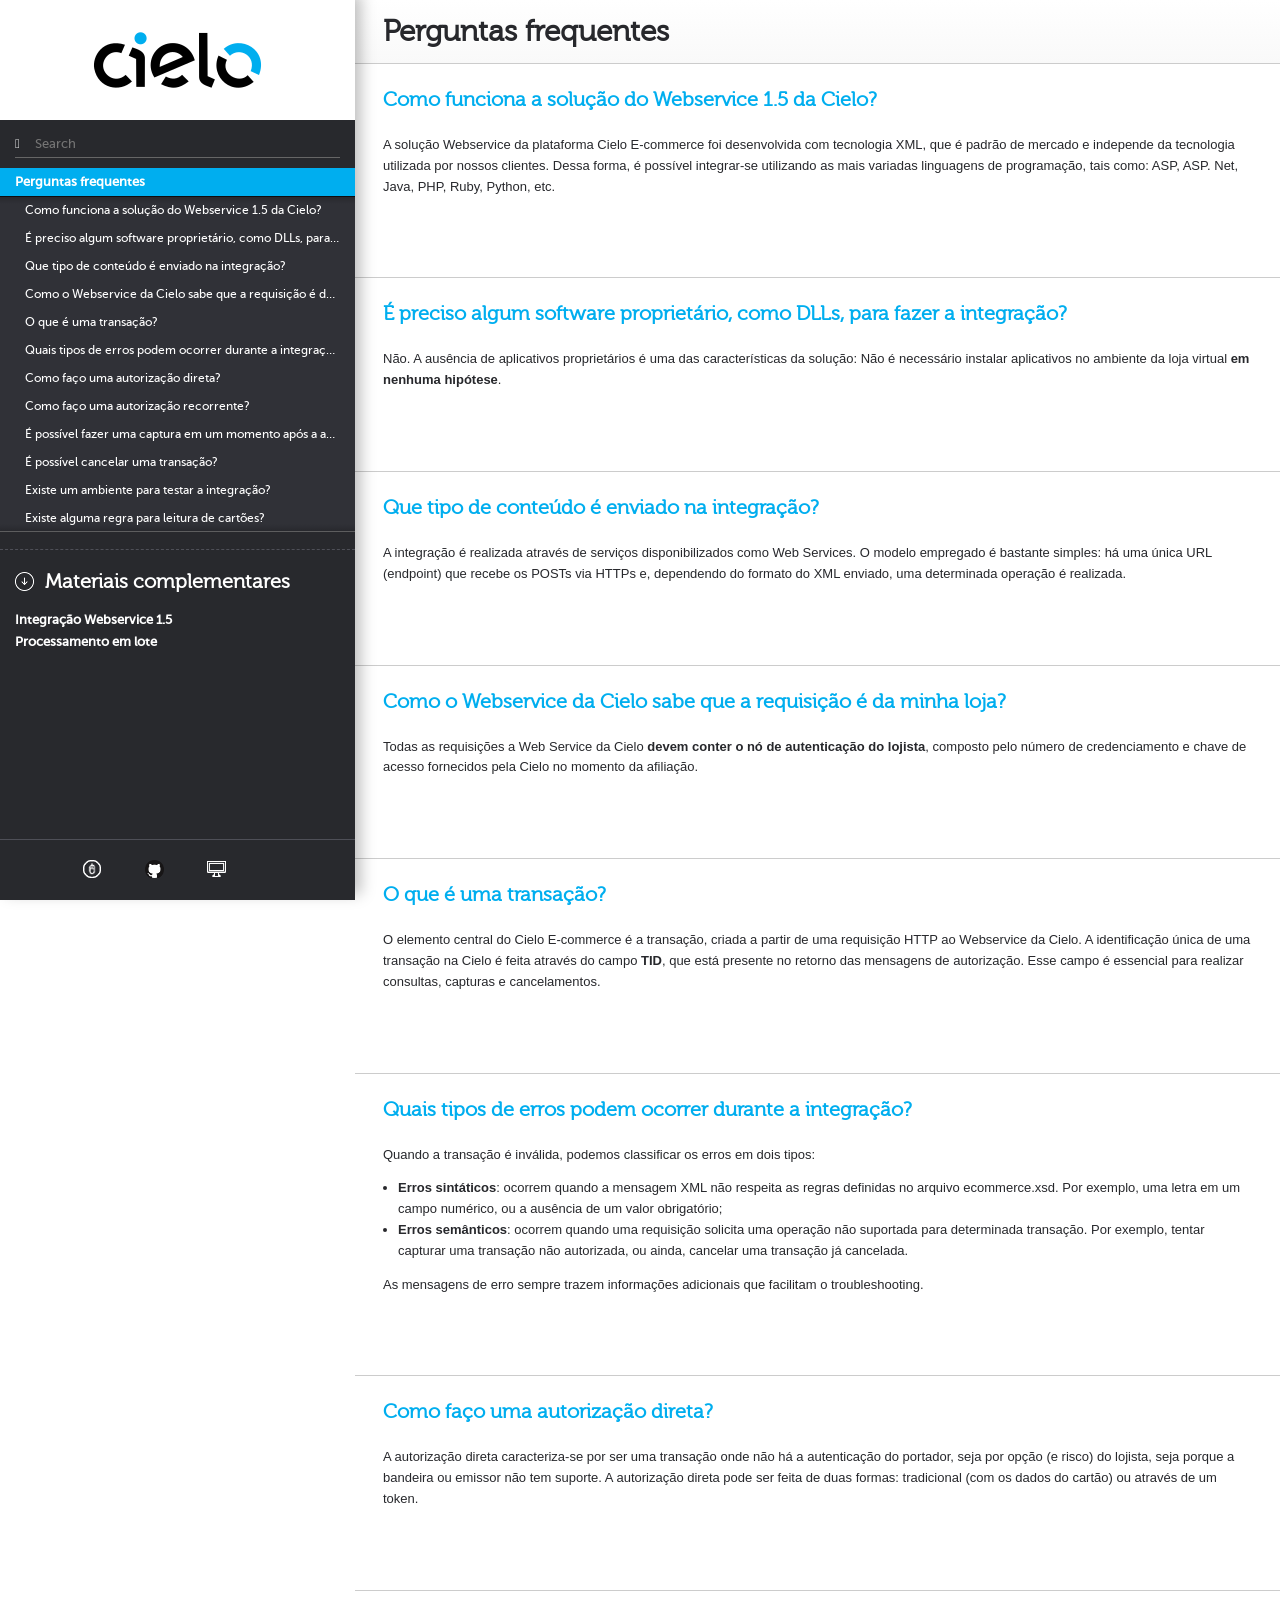
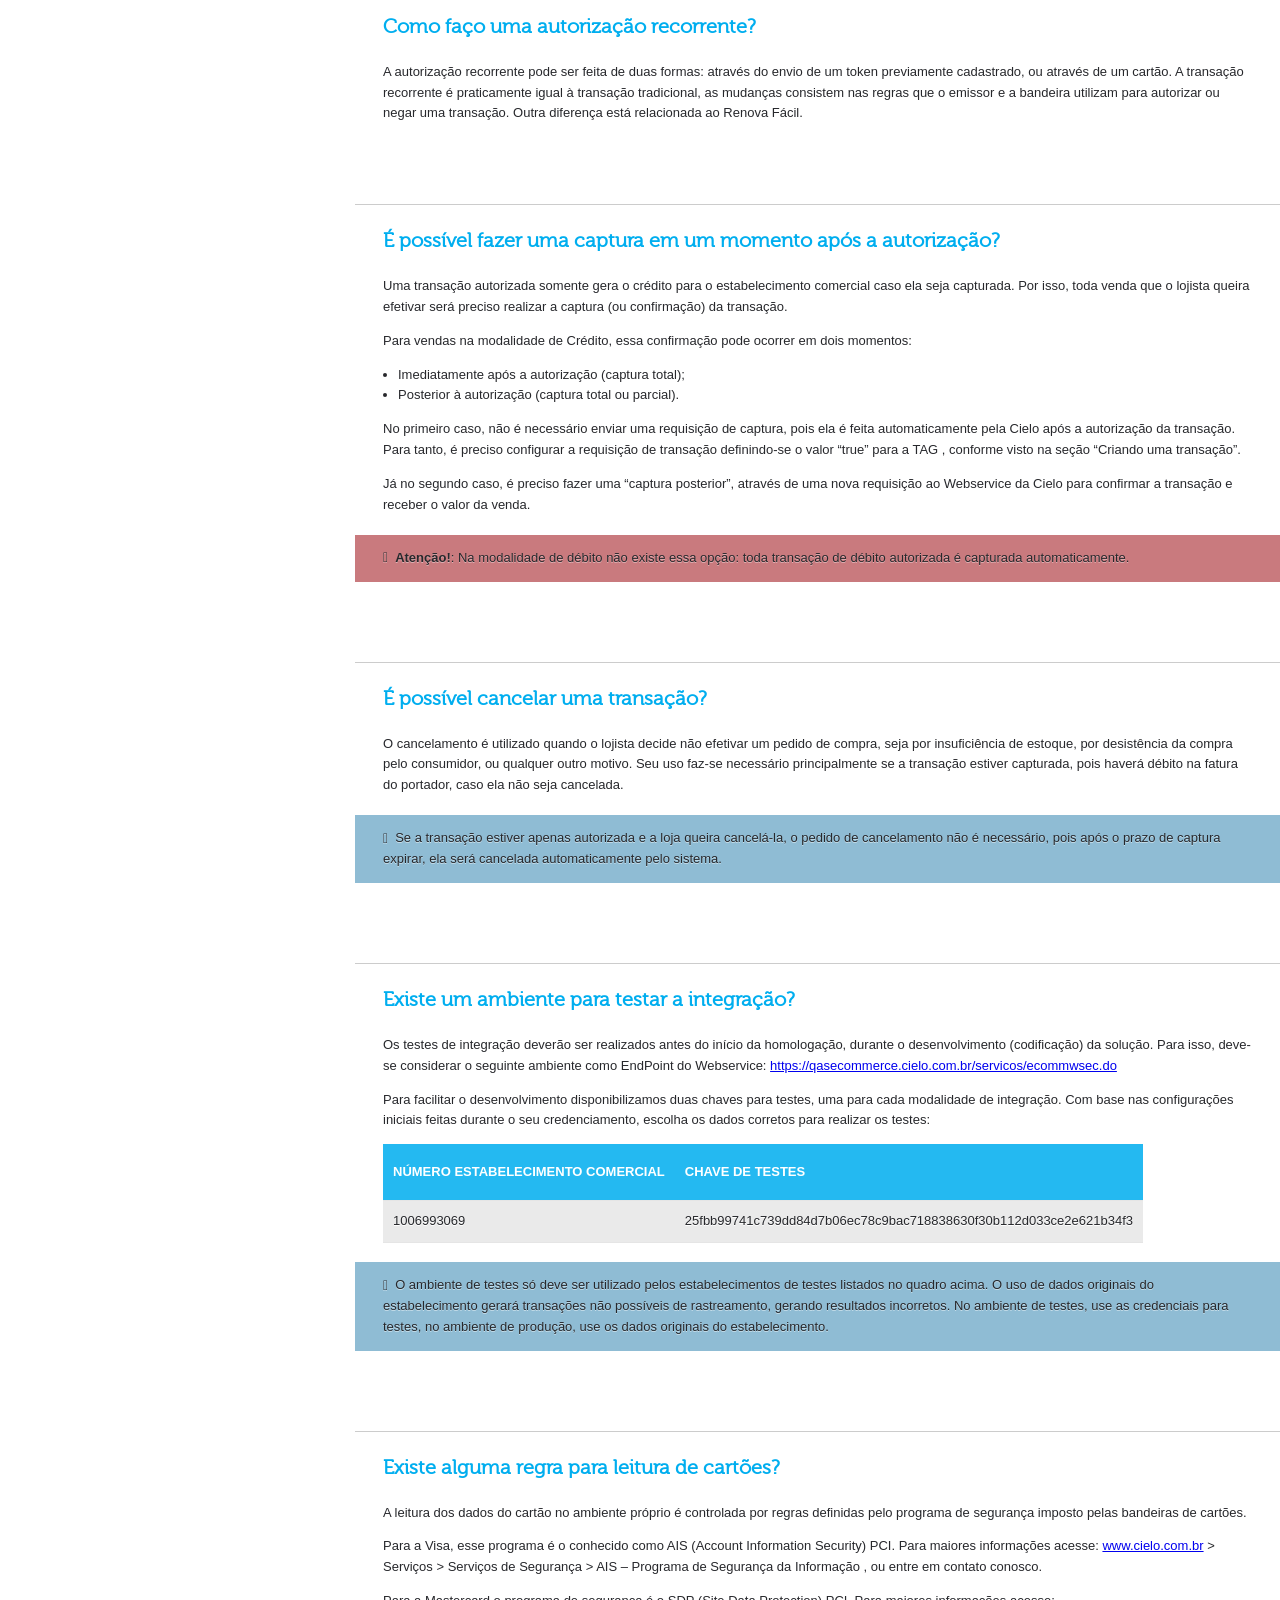
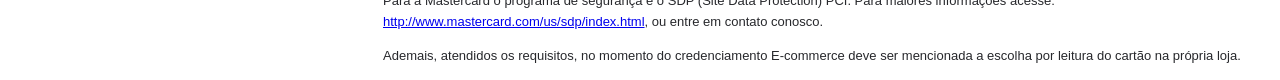
==== commit 31e210e1: "Site updated to e506a03" ====
--- a/index.html
+++ b/index.html
@@ -34,10 +34,6 @@
         </span>
     </a>
     <div class="tocify-wrapper">
-        <ul class="languages">
-            <li class="english"><a href="english.html" title="English version">English version</a></li>
-            <li class="portuguese"><a href="index.html" title="Versão em português">Versão em português</a></li>
-        </ul>
         <img src="images/logo.png" />
         <div class="search">
             <input type="text" class="search" id="input-search" placeholder="Search">
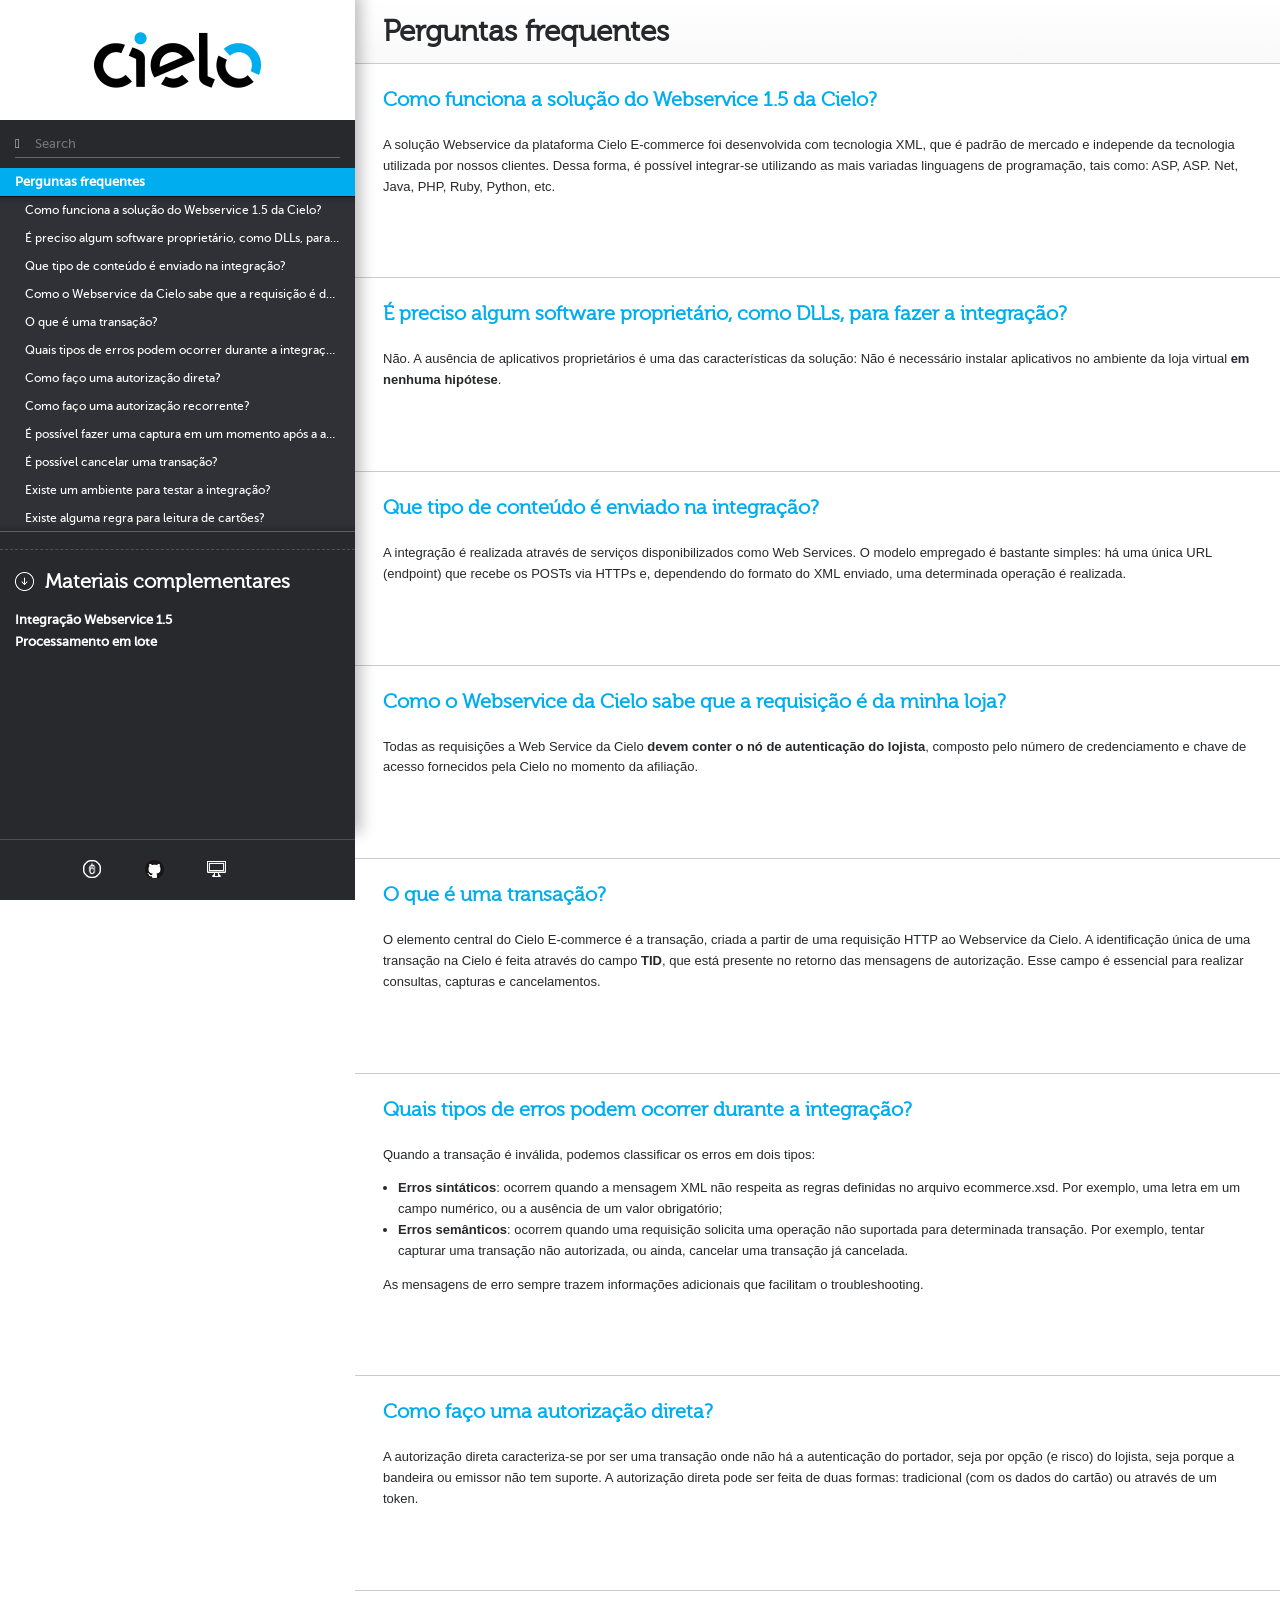
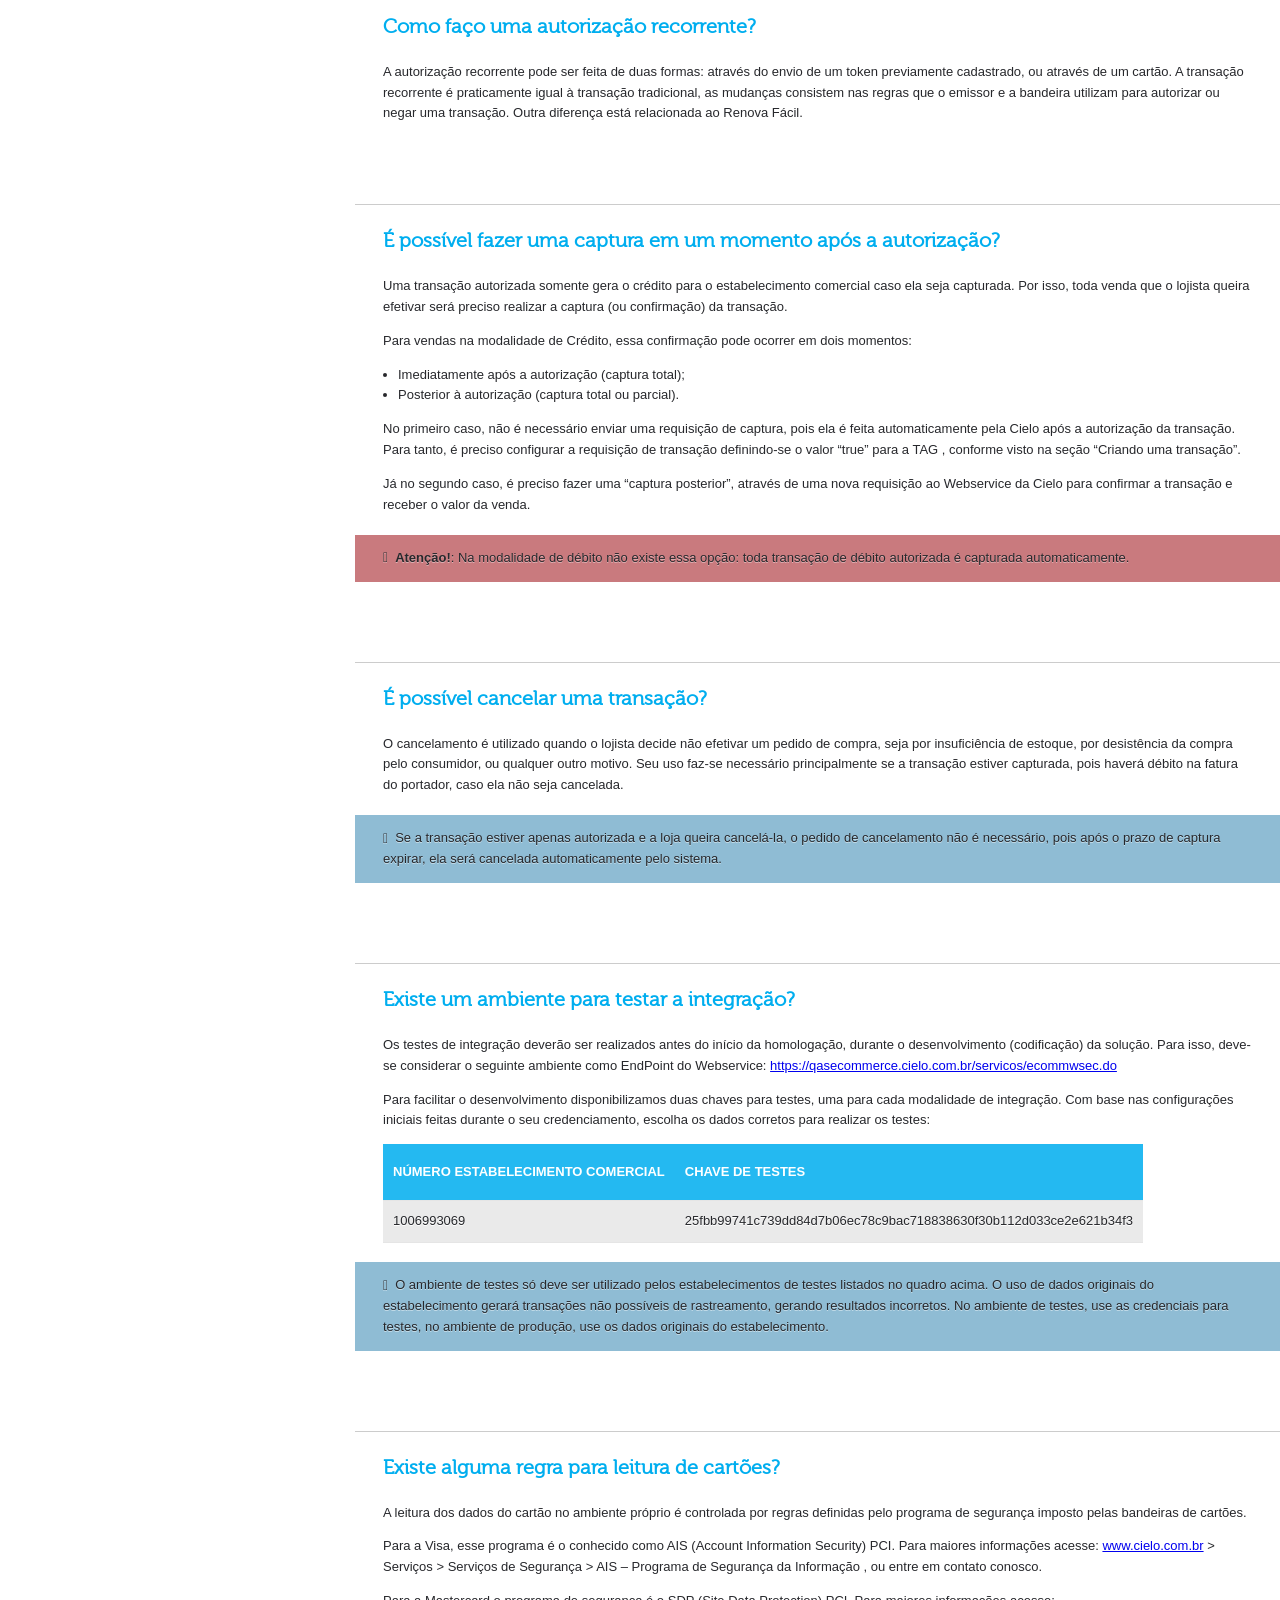
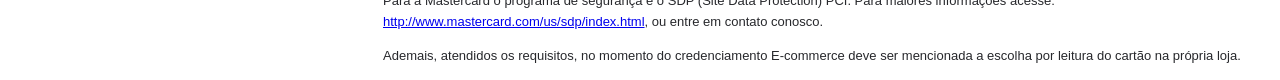
==== commit fcdfd59f: "Site updated to 8f887e9" ====
--- a/index.html
+++ b/index.html
@@ -48,7 +48,7 @@
         </ul>
         <div class="links-footer">
             <ul class="link-list">
-                <li class="cielo"><a href="https://www.cielo.com.br/">Cielo</a></li>
+                <li class="cielo"><a href="https://www.cielo.com.br/ecommerce">Cielo</a></li>
                 <li class="github"><a href="https://github.com/developercielo">Cielo</a></li>
                 <li class="desenvolvedores"><a href="https://www.cielo.com.br/desenvolvedores">Cielo</a></li>
             </ul>
--- a/stylesheets/screen.css
+++ b/stylesheets/screen.css
@@ -1 +1 @@
-/*! normalize.css v2.0.1 | MIT License | git.io/normalize */article,aside,details,figcaption,figure,footer,header,hgroup,nav,section,summary{display:block}audio,canvas,video{display:inline-block}audio:not([controls]){display:none;height:0}[hidden]{display:none}html{font-family:sans-serif;-webkit-text-size-adjust:100%;-ms-text-size-adjust:100%}body{margin:0}a:focus{outline:thin dotted}a:active,a:hover{outline:0}h1{font-size:2em}abbr[title]{border-bottom:1px dotted}b,strong{font-weight:bold}dfn{font-style:italic}mark{background:#ff0;color:#000}code,kbd,pre,samp{font-family:monospace, serif;font-size:1em}pre{white-space:pre;white-space:pre-wrap;word-wrap:break-word}q{quotes:"\201C" "\201D" "\2018" "\2019"}small{font-size:80%}sub,sup{font-size:75%;line-height:0;position:relative;vertical-align:baseline}sup{top:-0.5em}sub{bottom:-0.25em}img{border:0}svg:not(:root){overflow:hidden}figure{margin:0}fieldset{border:1px solid #c0c0c0;margin:0 2px;padding:0.35em 0.625em 0.75em}legend{border:0;padding:0}button,input,select,textarea{font-family:inherit;font-size:100%;margin:0}button,input{line-height:normal}button,html input[type="button"],input[type="reset"],input[type="submit"]{-webkit-appearance:button;cursor:pointer}button[disabled],input[disabled]{cursor:default}input[type="checkbox"],input[type="radio"]{box-sizing:border-box;padding:0}input[type="search"]{-webkit-appearance:textfield;-moz-box-sizing:content-box;-webkit-box-sizing:content-box;box-sizing:content-box}input[type="search"]::-webkit-search-cancel-button,input[type="search"]::-webkit-search-decoration{-webkit-appearance:none}button::-moz-focus-inner,input::-moz-focus-inner{border:0;padding:0}textarea{overflow:auto;vertical-align:top}table{border-collapse:collapse;border-spacing:0}.tocify-wrapper .toc-footer-title,.content h1,.content h2,html,body,.content h3,.content h4,.content h5,.content h6{font-family:"Helvetica Neue", Helvetica, Arial, sans-serif;font-size:13px}.tocify-wrapper .toc-footer-title,.content h1,.content h2{font-family:"museo300", "museo-sans", Helvetica, Arial, sans-serif;font-weight:bold;color:#27282c}.content code,.content pre{font-family:Consolas, Menlo, Monaco, "Lucida Console", "Liberation Mono", "DejaVu Sans Mono", "Bitstream Vera Sans Mono", "Courier New", monospace, serif;font-size:12px;line-height:1.5}.content code{-ms-word-break:break-all;word-break:break-all;word-break:break-word;-webkit-hyphens:auto;-moz-hyphens:auto;hyphens:auto}.highlight table td{padding:5px}.highlight table pre{margin:0}.highlight,.highlight .w{color:#f8f8f2;background-color:#272822}.highlight .err{color:#151515;background-color:#ac4142}.highlight .c,.highlight .cd,.highlight .cm,.highlight .c1,.highlight .cs{color:#505050}.highlight .cp{color:#f4bf75}.highlight .nt{color:#f4bf75}.highlight .o,.highlight .ow{color:#d0d0d0}.highlight .p,.highlight .pi{color:#d0d0d0}.highlight .gi{color:#90a959}.highlight .gd{color:#ac4142}.highlight .gh{color:#6a9fb5;background-color:#151515;font-weight:bold}.highlight .k,.highlight .kn,.highlight .kp,.highlight .kr,.highlight .kv{color:#aa759f}.highlight .kc{color:#d28445}.highlight .kt{color:#d28445}.highlight .kd{color:#d28445}.highlight .s,.highlight .sb,.highlight .sc,.highlight .sd,.highlight .s2,.highlight .sh,.highlight .sx,.highlight .s1{color:#90a959}.highlight .sr{color:#75b5aa}.highlight .si{color:#8f5536}.highlight .se{color:#8f5536}.highlight .nn{color:#f4bf75}.highlight .nc{color:#f4bf75}.highlight .no{color:#f4bf75}.highlight .na{color:#6a9fb5}.highlight .m,.highlight .mf,.highlight .mh,.highlight .mi,.highlight .il,.highlight .mo,.highlight .mb,.highlight .mx{color:#90a959}.highlight .ss{color:#90a959}.highlight .c,.highlight .cm,.highlight .c1,.highlight .cs{color:#909090}.highlight,.highlight .w{background-color:#28292d}@font-face{font-family:'icomoon';src:url("../fonts/icomoon.eot");src:url("../fonts/icomoon.eot?#iefix") format("embedded-opentype"),url("../fonts/icomoon.ttf") format("truetype"),url("../fonts/icomoon.woff") format("woff"),url("../fonts/icomoon.svg#icomoon") format("svg");font-weight:normal;font-style:normal}.content aside.warning:before,.content aside.notice:before,.content aside.success:before,.tocify-wrapper>.search:before{font-family:'icomoon';speak:none;font-style:normal;font-weight:normal;font-variant:normal;text-transform:none;line-height:1}.content aside.warning:before{content:"\e600"}.content aside.notice:before{content:"\e602"}.content aside.success:before{content:"\e606"}.tocify-wrapper>.search:before{content:"\e607"}@font-face{font-family:'museo300';src:url("../fonts/museo300-regular-webfont.eot");src:url("../fonts/museo300-regular-webfont.eot?#iefix") format("embedded-opentype"),url("../fonts/museo300-regular-webfont.woff") format("woff"),url("../fonts/museo300-regular-webfont.ttf") format("truetype"),url("../fonts/museo300-regular-webfont.svg#Museo300") format("svg");font-weight:normal;font-style:normal}@font-face{font-family:'museo-sans';src:url("../fonts/museosans_500-webfont.eot");src:url("../fonts/museosans_500-webfont.eot?#iefix") format("embedded-opentype"),url("../fonts/museosans_500-webfont.woff") format("woff"),url("../fonts/museosans_500-webfont.ttf") format("truetype"),url("../fonts/museosans_500-webfont.svg#MuseoSans500") format("svg");font-weight:normal;font-style:normal}@font-face{font-family:'museo700';src:url("../fonts/museo700-regular-webfont.eot");src:url("../fonts/museo700-regular-webfont.eot?#iefix") format("embedded-opentype"),url("../fonts/museo700-regular-webfont.woff") format("woff"),url("../fonts/museo700-regular-webfont.ttf") format("truetype"),url("../fonts/museo700-regular-webfont.svg#museo700") format("svg");font-weight:normal;font-style:normal}html,body{color:#27282c;padding:0;margin:0;-webkit-font-smoothing:antialiased;-moz-osx-font-smoothing:grayscale;background-color:#ffffff;height:100%;-webkit-text-size-adjust:none}.links-footer{position:absolute;bottom:0px;display:block;height:30px;overflow:hidden;border-top:1px #4e4f57 solid;padding:20px 0 10px 0;width:355px}.links-footer .link-list{margin-left:40px}.links-footer .link-list li{display:block;height:19px;width:19px;float:left;margin-left:43px;text-indent:-1000px;overflow:hidden}.links-footer .link-list li a{display:block;width:19px;height:18px;font-family:"museo-sans", Arial, Helvetica, Sans-serif}.links-footer .link-list li.github a{background-image:url("../images/github.png")}.links-footer .link-list li.cielo a{background-image:url("../images/cielo.png")}.links-footer .link-list li.desenvolvedores a{background-image:url("../images/cielo-desenvolvedores.png")}#toc>ul>li>a>span{float:right;background-color:#2484FF;border-radius:40px;width:20px}.languages{padding:5px 0 0px 15px !important;display:block;height:14px;background:#FFF}.languages:after{content:" ";display:block;width:1px;height:1px;clear:both}.languages li{display:block;float:left;width:26px;height:14px;padding:0 !important}.languages .english{background:url("../images/english.png") no-repeat top left}.languages .portuguese{background:url("../images/portuguese.png") no-repeat top left;margin-left:15px !important}.languages li a{overflow:hidden;text-indent:-1000px;display:block;width:26px;height:14px}.tocify-wrapper{-moz-transition:left 0.3s ease-in-out;-o-transition:left 0.3s ease-in-out;-webkit-transition:left 0.3s ease-in-out;transition:left 0.3s ease-in-out;overflow-y:auto;overflow-x:hidden;position:fixed;z-index:30;top:0;left:0;bottom:0;width:355px;background-color:#28292d;font-size:13px;font-weight:bold;box-shadow:6px -6px 14px rgba(0,0,0,0.25);font-family:"museo-sans", Arial, Helvetica, Sans-serif}.tocify-wrapper .lang-selector{display:none}.tocify-wrapper .lang-selector a{padding-top:0.5em;padding-bottom:0.5em}.tocify-wrapper>img{display:block}.tocify-wrapper>.search{position:relative}.tocify-wrapper>.search input{background:#28292d;border-width:0 0 1px 0;border-color:#666;padding:6px 0 6px 20px;-moz-box-sizing:border-box;-webkit-box-sizing:border-box;box-sizing:border-box;margin:10px 15px;width:325px;outline:none;color:#FFFFFF;border-radius:0}.tocify-wrapper>.search:before{position:absolute;top:17px;left:15px;color:#FFFFFF}.tocify-wrapper img+.tocify{margin-top:20px}.tocify-wrapper .search-results{margin-top:0;-moz-box-sizing:border-box;-webkit-box-sizing:border-box;box-sizing:border-box;height:0;overflow-y:auto;overflow-x:hidden;-moz-transition-property:height, margin;-o-transition-property:height, margin;-webkit-transition-property:height, margin;transition-property:height margin;-moz-transition-duration:180ms;-o-transition-duration:180ms;-webkit-transition-duration:180ms;transition-duration:180ms;-moz-transition-timing-function:ease-in-out;-o-transition-timing-function:ease-in-out;-webkit-transition-timing-function:ease-in-out;transition-timing-function:ease-in-out;background:url('[data-uri]'),url('[data-uri]'),url('[data-uri]'),url('[data-uri]'),#303137;background:-webkit-gradient(linear, 50% 0%, 50% 8, color-stop(0%, rgba(0,0,0,0.2)), color-stop(100%, transparent)),-webkit-gradient(linear, 50% 100%, 50% 0%, color-stop(0%, rgba(0,0,0,0.2)), color-stop(100%, transparent)),-webkit-gradient(linear, 50% 0%, 50% 1.5, color-stop(0%, #000), color-stop(100%, transparent)),-webkit-gradient(linear, 50% 100%, 50% 0%, color-stop(0%, #939393), color-stop(100%, rgba(147,147,147,0))),#303137;background:-moz-linear-gradient(top, rgba(0,0,0,0.2), transparent 8px),-moz-linear-gradient(bottom, rgba(0,0,0,0.2), transparent 8px),-moz-linear-gradient(top, #000, transparent 1.5px),-moz-linear-gradient(bottom, #939393, rgba(147,147,147,0) 1.5px),#303137;background:-webkit-linear-gradient(top, rgba(0,0,0,0.2), transparent 8px),-webkit-linear-gradient(bottom, rgba(0,0,0,0.2), transparent 8px),-webkit-linear-gradient(top, #000, transparent 1.5px),-webkit-linear-gradient(bottom, #939393, rgba(147,147,147,0) 1.5px),#303137;background:linear-gradient(to bottom, rgba(0,0,0,0.2), transparent 8px),linear-gradient(to top, rgba(0,0,0,0.2), transparent 8px),linear-gradient(to bottom, #000, transparent 1.5px),linear-gradient(to top, #939393, rgba(147,147,147,0) 1.5px),#303137}.tocify-wrapper .search-results.visible{height:30%;margin-bottom:1em}.tocify-wrapper .search-results li{margin:1em 15px;line-height:1}.tocify-wrapper .search-results a{color:#FFFFFF;text-decoration:none}.tocify-wrapper .search-results a:hover{text-decoration:underline}.tocify-wrapper .tocify-item>a,.tocify-wrapper .toc-footer li{padding:0 15px 0 15px;display:block;overflow-x:hidden;white-space:nowrap;text-overflow:ellipsis}.tocify-wrapper ul,.tocify-wrapper li{list-style:none;margin:0;padding:0;line-height:28px}.tocify-wrapper li{color:#FFFFFF;-moz-transition-property:"background";-o-transition-property:"background";-webkit-transition-property:"background";transition-property:"background";-moz-transition-timing-function:"linear";-o-transition-timing-function:"linear";-webkit-transition-timing-function:"linear";transition-timing-function:"linear";-moz-transition-duration:230ms;-o-transition-duration:230ms;-webkit-transition-duration:230ms;transition-duration:230ms}.tocify-wrapper .tocify-focus{-moz-box-shadow:0px 1px 0px #000;-webkit-box-shadow:0px 1px 0px #000;box-shadow:0px 1px 0px #000;background-color:#00aeef;color:#fff}.tocify-wrapper .tocify-subheader{display:none;background-color:#303137;font-weight:500;background:url('[data-uri]'),url('[data-uri]'),url('[data-uri]'),url('[data-uri]'),#303137;background:-webkit-gradient(linear, 50% 0%, 50% 8, color-stop(0%, rgba(0,0,0,0.2)), color-stop(100%, transparent)),-webkit-gradient(linear, 50% 100%, 50% 0%, color-stop(0%, rgba(0,0,0,0.2)), color-stop(100%, transparent)),-webkit-gradient(linear, 50% 0%, 50% 1.5, color-stop(0%, #000), color-stop(100%, transparent)),-webkit-gradient(linear, 50% 100%, 50% 0%, color-stop(0%, #939393), color-stop(100%, rgba(147,147,147,0))),#303137;background:-moz-linear-gradient(top, rgba(0,0,0,0.2), transparent 8px),-moz-linear-gradient(bottom, rgba(0,0,0,0.2), transparent 8px),-moz-linear-gradient(top, #000, transparent 1.5px),-moz-linear-gradient(bottom, #939393, rgba(147,147,147,0) 1.5px),#303137;background:-webkit-linear-gradient(top, rgba(0,0,0,0.2), transparent 8px),-webkit-linear-gradient(bottom, rgba(0,0,0,0.2), transparent 8px),-webkit-linear-gradient(top, #000, transparent 1.5px),-webkit-linear-gradient(bottom, #939393, rgba(147,147,147,0) 1.5px),#303137;background:linear-gradient(to bottom, rgba(0,0,0,0.2), transparent 8px),linear-gradient(to top, rgba(0,0,0,0.2), transparent 8px),linear-gradient(to bottom, #000, transparent 1.5px),linear-gradient(to top, #939393, rgba(147,147,147,0) 1.5px),#303137}.tocify-wrapper .tocify-subheader .tocify-item>a{padding-left:25px;font-size:12px}.tocify-wrapper .tocify-subheader>li:last-child{box-shadow:none}.tocify-wrapper .toc-footer-title{font-size:20px;padding-left:45px;padding-top:1em;color:#FFFFFF;background:url("../images/materiais-complementares.png") no-repeat 15px 22px;border-top:1px #4e4f57 dashed}.tocify-wrapper .toc-footer{padding:0}.tocify-wrapper .toc-footer li,.tocify-wrapper .toc-footer a{color:#FFFFFF;text-decoration:none}.tocify-wrapper .toc-footer a:hover{text-decoration:underline}.tocify-wrapper .toc-footer li{font-size:1em;line-height:1.7;text-decoration:none}#nav-button{padding:0 1.5em 5em 0;display:none;position:fixed;top:0;left:0;z-index:100;color:#000;text-decoration:none;font-weight:bold;opacity:0.7;line-height:16px;-moz-transition:left 0.3s ease-in-out;-o-transition:left 0.3s ease-in-out;-webkit-transition:left 0.3s ease-in-out;transition:left 0.3s ease-in-out}#nav-button span{display:block;padding:6px 6px 6px;background-color:rgba(255,255,255,0.7);-moz-transform-origin:0 0;-ms-transform-origin:0 0;-webkit-transform-origin:0 0;transform-origin:0 0;-moz-transform:rotate(-90deg) translate(-100%, 0);-ms-transform:rotate(-90deg) translate(-100%, 0);-webkit-transform:rotate(-90deg) translate(-100%, 0);transform:rotate(-90deg) translate(-100%, 0);border-radius:0 0 0 5px}#nav-button img{height:16px;vertical-align:bottom}#nav-button:hover{opacity:1}#nav-button.open{left:355px}.page-wrapper{margin-left:355px;position:relative;z-index:10;background-color:#ffffff;min-height:100%;padding-bottom:1px}.page-wrapper .dark-box{width:50%;background-color:#303137;position:absolute;right:0;top:0;bottom:0}.page-wrapper .lang-selector{position:fixed;z-index:50;border-bottom:5px solid #303137}.lang-selector{background-color:#222;width:100%;font-weight:bold}.lang-selector a{display:block;float:left;color:#fff;text-decoration:none;padding:0 10px;line-height:30px;outline:0}.lang-selector a:active,.lang-selector a:focus{background-color:#111;color:#fff}.lang-selector a.active{background-color:#303137;color:#fff;border-bottom:5px solid #00aeef}.lang-selector:after{content:'';clear:both;display:block}.content{position:relative;z-index:30}.content:after{content:'';display:block;clear:both}.content>h1,.content>h2,.content>h3,.content>h4,.content>h5,.content>h6,.content>p,.content>table,.content>ul,.content>ol,.content>aside,.content>dl{margin-right:50%;padding:0 28px;-moz-box-sizing:border-box;-webkit-box-sizing:border-box;box-sizing:border-box;display:block;text-shadow:0px 1px 0px #fff}.content>ul,.content>ol{padding-left:43px}.content>h1,.content>h2,.content>div{clear:both}.content h1{color:#27282c;font-size:30px;padding-top:0.5em;padding-bottom:0.5em;border-bottom:1px solid #ccc;margin-bottom:21px;margin-top:2em;border-top:1px solid #ddd;background-image:url('[data-uri]');background-size:100%;background-image:-webkit-gradient(linear, 50% 0%, 50% 100%, color-stop(0%, #fff), color-stop(100%, #f9f9f9));background-image:-moz-linear-gradient(top, #fff, #f9f9f9);background-image:-webkit-linear-gradient(top, #fff, #f9f9f9);background-image:linear-gradient(to bottom, #fff, #f9f9f9)}.content h1:first-child,.content div:first-child+h1{border-top-width:0;margin-top:0}.content h2{color:#00aeef;font-size:20px;margin-top:4em;margin-bottom:0;border-top:1px solid #ccc;padding-top:1.2em;padding-bottom:1.2em;background-image:url('[data-uri]');background-size:100%;background-image:-webkit-gradient(linear, 50% 0%, 50% 100%, color-stop(0%, rgba(255,255,255,0.4)), color-stop(100%, rgba(255,255,255,0)));background-image:-moz-linear-gradient(top, rgba(255,255,255,0.4), rgba(255,255,255,0));background-image:-webkit-linear-gradient(top, rgba(255,255,255,0.4), rgba(255,255,255,0));background-image:linear-gradient(to bottom, rgba(255,255,255,0.4), rgba(255,255,255,0))}.content h1+h2,.content h1+div+h2{margin-top:-21px;border-top:none}.content h3,.content h4,.content h5,.content h6{font-size:12px;margin-top:2.5em;margin-bottom:0.8em;text-transform:uppercase}.content h4,.content h5,.content h6{font-size:10px}.content hr{margin:2em 0;border-top:2px solid #303137;border-bottom:2px solid #ffffff}.content table{margin-bottom:1em;overflow:auto}.content table th,.content table td{text-align:left;vertical-align:top;line-height:1.6}.content table th{padding:20px 10px;vertical-align:bottom;line-height:1.2em;background:#24B9F1;color:#FFF;text-shadow:none;text-transform:uppercase}.content table td{padding:10px}.content table tr{border-bottom:1px solid #e5e5e5;line-height:1.2em}.content table tr:nth-child(odd)>td{background-color:#EAEAEA}.content table tr:nth-child(even)>td{background-color:white}.content dt{font-weight:bold}.content dd{margin-left:15px}.content p,.content li,.content dt,.content dd{line-height:1.6;margin-top:0}.content img{max-width:100%}.content code{background-color:rgba(0,0,0,0.05);padding:3px;border-radius:3px}.content pre>code{background-color:transparent;padding:0}.content aside{padding-top:1em;padding-bottom:1em;text-shadow:0 1px 0 #c6dde9;margin-top:1.5em;margin-bottom:1.5em;background:#8fbcd4;line-height:1.6}.content aside.warning{background-color:#c97a7e;text-shadow:0 1px 0 #dfb0b3}.content aside.success{background-color:#6ac174;text-shadow:0 1px 0 #a0d7a6}.content aside:before{vertical-align:middle;padding-right:0.5em;font-size:14px}.content .search-highlight{padding:2px;margin:-2px;border-radius:4px;border:1px solid #F7E633;text-shadow:1px 1px 0 #666;background:url('[data-uri]');background:-webkit-gradient(linear, 100% 100%, 0% 0%, color-stop(0%, #f7e633), color-stop(100%, #f1d32f));background:-moz-linear-gradient(bottom right, #f7e633 0%, #f1d32f 100%);background:-webkit-linear-gradient(bottom right, #f7e633 0%, #f1d32f 100%);background:linear-gradient(to top left, #f7e633 0%, #f1d32f 100%)}.content.no-dark-box>h1,.content.no-dark-box>h2,.content.no-dark-box>h3,.content.no-dark-box>h4,.content.no-dark-box>h5,.content.no-dark-box>h6,.content.no-dark-box>p,.content.no-dark-box>table,.content.no-dark-box>ul,.content.no-dark-box>ol,.content.no-dark-box>aside,.content.no-dark-box>dl{margin-right:0}.content pre,.content blockquote{background-color:#28292d;color:#fff;padding:2em 28px;margin:0;width:50%;float:right;clear:right;-moz-box-sizing:border-box;-webkit-box-sizing:border-box;box-sizing:border-box;text-shadow:0px 1px 2px rgba(0,0,0,0.4)}.content pre>p,.content blockquote>p{margin:0}.content pre a,.content blockquote a{color:#fff;text-decoration:none;border-bottom:dashed 1px #ccc}.content blockquote>p{background-color:#1c1c1c;border-radius:5px;padding:13px;color:#ccc;border-top:1px solid #000;border-bottom:1px solid #404040}@media (max-width: 930px){.tocify-wrapper{left:-355px}.tocify-wrapper.open{left:0}.page-wrapper{margin-left:0}#nav-button{display:block}.tocify-wrapper .tocify-item>a{padding-top:0.3em;padding-bottom:0.3em}}@media (max-width: 575px){.dark-box{display:none}.content>h1,.content>h2,.content>h3,.content>h4,.content>h5,.content>h6,.content>p,.content>table,.content>ul,.content>ol,.content>aside,.content>dl{margin-right:0}.tocify-wrapper .lang-selector{display:block}.page-wrapper .lang-selector{display:none}.content pre,.content blockquote{width:auto;float:none}.content>pre+h1,.content>blockquote+h1,.content>pre+h2,.content>blockquote+h2,.content>pre+h3,.content>blockquote+h3,.content>pre+h4,.content>blockquote+h4,.content>pre+h5,.content>blockquote+h5,.content>pre+h6,.content>blockquote+h6,.content>pre+p,.content>blockquote+p,.content>pre+table,.content>blockquote+table,.content>pre+ul,.content>blockquote+ul,.content>pre+ol,.content>blockquote+ol,.content>pre+aside,.content>blockquote+aside,.content>pre+dl,.content>blockquote+dl{margin-top:28px}}+/*! normalize.css v2.0.1 | MIT License | git.io/normalize */article,aside,details,figcaption,figure,footer,header,hgroup,nav,section,summary{display:block}audio,canvas,video{display:inline-block}audio:not([controls]){display:none;height:0}[hidden]{display:none}html{font-family:sans-serif;-webkit-text-size-adjust:100%;-ms-text-size-adjust:100%}body{margin:0}a:focus{outline:thin dotted}a:active,a:hover{outline:0}h1{font-size:2em}abbr[title]{border-bottom:1px dotted}b,strong{font-weight:bold}dfn{font-style:italic}mark{background:#ff0;color:#000}code,kbd,pre,samp{font-family:monospace, serif;font-size:1em}pre{white-space:pre;white-space:pre-wrap;word-wrap:break-word}q{quotes:"\201C" "\201D" "\2018" "\2019"}small{font-size:80%}sub,sup{font-size:75%;line-height:0;position:relative;vertical-align:baseline}sup{top:-0.5em}sub{bottom:-0.25em}img{border:0}svg:not(:root){overflow:hidden}figure{margin:0}fieldset{border:1px solid #c0c0c0;margin:0 2px;padding:0.35em 0.625em 0.75em}legend{border:0;padding:0}button,input,select,textarea{font-family:inherit;font-size:100%;margin:0}button,input{line-height:normal}button,html input[type="button"],input[type="reset"],input[type="submit"]{-webkit-appearance:button;cursor:pointer}button[disabled],input[disabled]{cursor:default}input[type="checkbox"],input[type="radio"]{box-sizing:border-box;padding:0}input[type="search"]{-webkit-appearance:textfield;-moz-box-sizing:content-box;-webkit-box-sizing:content-box;box-sizing:content-box}input[type="search"]::-webkit-search-cancel-button,input[type="search"]::-webkit-search-decoration{-webkit-appearance:none}button::-moz-focus-inner,input::-moz-focus-inner{border:0;padding:0}textarea{overflow:auto;vertical-align:top}table{border-collapse:collapse;border-spacing:0}.tocify-wrapper .toc-footer-title,.content h1,.content h2,html,body,.content h3,.content h4,.content h5,.content h6{font-family:"Helvetica Neue", Helvetica, Arial, sans-serif;font-size:13px}.tocify-wrapper .toc-footer-title,.content h1,.content h2{font-family:"museo300", "museo-sans", Helvetica, Arial, sans-serif;font-weight:bold;color:#27282c}.content code,.content pre{font-family:Consolas, Menlo, Monaco, "Lucida Console", "Liberation Mono", "DejaVu Sans Mono", "Bitstream Vera Sans Mono", "Courier New", monospace, serif;font-size:12px;line-height:1.5}.content code{-ms-word-break:break-all;word-break:break-all;word-break:break-word;-webkit-hyphens:auto;-moz-hyphens:auto;hyphens:auto}.highlight table td{padding:5px}.highlight table pre{margin:0}.highlight,.highlight .w{color:#f8f8f2;background-color:#272822}.highlight .err{color:#151515;background-color:#ac4142}.highlight .c,.highlight .cd,.highlight .cm,.highlight .c1,.highlight .cs{color:#505050}.highlight .cp{color:#f4bf75}.highlight .nt{color:#f4bf75}.highlight .o,.highlight .ow{color:#d0d0d0}.highlight .p,.highlight .pi{color:#d0d0d0}.highlight .gi{color:#90a959}.highlight .gd{color:#ac4142}.highlight .gh{color:#6a9fb5;background-color:#151515;font-weight:bold}.highlight .k,.highlight .kn,.highlight .kp,.highlight .kr,.highlight .kv{color:#aa759f}.highlight .kc{color:#d28445}.highlight .kt{color:#d28445}.highlight .kd{color:#d28445}.highlight .s,.highlight .sb,.highlight .sc,.highlight .sd,.highlight .s2,.highlight .sh,.highlight .sx,.highlight .s1{color:#90a959}.highlight .sr{color:#75b5aa}.highlight .si{color:#8f5536}.highlight .se{color:#8f5536}.highlight .nn{color:#f4bf75}.highlight .nc{color:#f4bf75}.highlight .no{color:#f4bf75}.highlight .na{color:#6a9fb5}.highlight .m,.highlight .mf,.highlight .mh,.highlight .mi,.highlight .il,.highlight .mo,.highlight .mb,.highlight .mx{color:#90a959}.highlight .ss{color:#90a959}.highlight .c,.highlight .cm,.highlight .c1,.highlight .cs{color:#909090}.highlight,.highlight .w{background-color:#28292d}@font-face{font-family:'icomoon';src:url("../fonts/icomoon.eot");src:url("../fonts/icomoon.eot?#iefix") format("embedded-opentype"),url("../fonts/icomoon.ttf") format("truetype"),url("../fonts/icomoon.woff") format("woff"),url("../fonts/icomoon.svg#icomoon") format("svg");font-weight:normal;font-style:normal}.content aside.warning:before,.content aside.notice:before,.content aside.success:before,.tocify-wrapper>.search:before{font-family:'icomoon';speak:none;font-style:normal;font-weight:normal;font-variant:normal;text-transform:none;line-height:1}.content aside.warning:before{content:"\e600"}.content aside.notice:before{content:"\e602"}.content aside.success:before{content:"\e606"}.tocify-wrapper>.search:before{content:"\e607"}@font-face{font-family:'museo300';src:url("../fonts/museo300-regular-webfont.eot");src:url("../fonts/museo300-regular-webfont.eot?#iefix") format("embedded-opentype"),url("../fonts/museo300-regular-webfont.woff") format("woff"),url("../fonts/museo300-regular-webfont.ttf") format("truetype"),url("../fonts/museo300-regular-webfont.svg#Museo300") format("svg");font-weight:normal;font-style:normal}@font-face{font-family:'museo-sans';src:url("../fonts/museosans_500-webfont.eot");src:url("../fonts/museosans_500-webfont.eot?#iefix") format("embedded-opentype"),url("../fonts/museosans_500-webfont.woff") format("woff"),url("../fonts/museosans_500-webfont.ttf") format("truetype"),url("../fonts/museosans_500-webfont.svg#MuseoSans500") format("svg");font-weight:normal;font-style:normal}@font-face{font-family:'museo700';src:url("../fonts/museo700-regular-webfont.eot");src:url("../fonts/museo700-regular-webfont.eot?#iefix") format("embedded-opentype"),url("../fonts/museo700-regular-webfont.woff") format("woff"),url("../fonts/museo700-regular-webfont.ttf") format("truetype"),url("../fonts/museo700-regular-webfont.svg#museo700") format("svg");font-weight:normal;font-style:normal}html,body{color:#27282c;padding:0;margin:0;-webkit-font-smoothing:antialiased;-moz-osx-font-smoothing:grayscale;background-color:#ffffff;height:100%;-webkit-text-size-adjust:none}.links-footer{position:fixed;bottom:0px;display:block;height:30px;overflow:hidden;border-top:1px #4e4f57 solid;padding:20px 0 10px 0;width:355px;background-color:#28292d}.links-footer .link-list{margin-left:40px}.links-footer .link-list li{display:block;height:19px;width:19px;float:left;margin-left:43px;text-indent:-1000px;overflow:hidden}.links-footer .link-list li a{display:block;width:19px;height:18px;font-family:"museo-sans", Arial, Helvetica, Sans-serif}.links-footer .link-list li.github a{background-image:url("../images/github.png")}.links-footer .link-list li.cielo a{background-image:url("../images/cielo.png")}.links-footer .link-list li.desenvolvedores a{background-image:url("../images/cielo-desenvolvedores.png")}#toc>ul>li>a>span{float:right;background-color:#2484FF;border-radius:40px;width:20px}.languages{padding:5px 0 0px 15px !important;display:block;height:14px;background:#FFF;position:absolute}.languages:after{content:" ";display:block;width:1px;height:1px;clear:both}.languages li{display:block;float:left;width:26px;height:14px;padding:0 !important}.languages .english{background:url("../images/english.png") no-repeat top left}.languages .portuguese{background:url("../images/portuguese.png") no-repeat top left;margin-left:15px !important}.languages li a{overflow:hidden;text-indent:-1000px;display:block;width:26px;height:14px}.tocify-wrapper{-moz-transition:left 0.3s ease-in-out;-o-transition:left 0.3s ease-in-out;-webkit-transition:left 0.3s ease-in-out;transition:left 0.3s ease-in-out;overflow-y:auto;overflow-x:hidden;position:fixed;z-index:30;top:0;left:0;bottom:61px;width:355px;background-color:#28292d;font-size:13px;font-weight:bold;box-shadow:6px -6px 14px rgba(0,0,0,0.25);font-family:"museo-sans", Arial, Helvetica, Sans-serif}.tocify-wrapper .lang-selector{display:none}.tocify-wrapper .lang-selector a{padding-top:0.5em;padding-bottom:0.5em}.tocify-wrapper>img{display:block}.tocify-wrapper>.search{position:relative}.tocify-wrapper>.search input{background:#28292d;border-width:0 0 1px 0;border-color:#666;padding:6px 0 6px 20px;-moz-box-sizing:border-box;-webkit-box-sizing:border-box;box-sizing:border-box;margin:10px 15px;width:325px;outline:none;color:#FFFFFF;border-radius:0}.tocify-wrapper>.search:before{position:absolute;top:17px;left:15px;color:#FFFFFF}.tocify-wrapper img+.tocify{margin-top:20px}.tocify-wrapper .search-results{margin-top:0;-moz-box-sizing:border-box;-webkit-box-sizing:border-box;box-sizing:border-box;height:0;overflow-y:auto;overflow-x:hidden;-moz-transition-property:height, margin;-o-transition-property:height, margin;-webkit-transition-property:height, margin;transition-property:height margin;-moz-transition-duration:180ms;-o-transition-duration:180ms;-webkit-transition-duration:180ms;transition-duration:180ms;-moz-transition-timing-function:ease-in-out;-o-transition-timing-function:ease-in-out;-webkit-transition-timing-function:ease-in-out;transition-timing-function:ease-in-out;background:url('[data-uri]'),url('[data-uri]'),url('[data-uri]'),url('[data-uri]'),#303137;background:-webkit-gradient(linear, 50% 0%, 50% 8, color-stop(0%, rgba(0,0,0,0.2)), color-stop(100%, transparent)),-webkit-gradient(linear, 50% 100%, 50% 0%, color-stop(0%, rgba(0,0,0,0.2)), color-stop(100%, transparent)),-webkit-gradient(linear, 50% 0%, 50% 1.5, color-stop(0%, #000), color-stop(100%, transparent)),-webkit-gradient(linear, 50% 100%, 50% 0%, color-stop(0%, #939393), color-stop(100%, rgba(147,147,147,0))),#303137;background:-moz-linear-gradient(top, rgba(0,0,0,0.2), transparent 8px),-moz-linear-gradient(bottom, rgba(0,0,0,0.2), transparent 8px),-moz-linear-gradient(top, #000, transparent 1.5px),-moz-linear-gradient(bottom, #939393, rgba(147,147,147,0) 1.5px),#303137;background:-webkit-linear-gradient(top, rgba(0,0,0,0.2), transparent 8px),-webkit-linear-gradient(bottom, rgba(0,0,0,0.2), transparent 8px),-webkit-linear-gradient(top, #000, transparent 1.5px),-webkit-linear-gradient(bottom, #939393, rgba(147,147,147,0) 1.5px),#303137;background:linear-gradient(to bottom, rgba(0,0,0,0.2), transparent 8px),linear-gradient(to top, rgba(0,0,0,0.2), transparent 8px),linear-gradient(to bottom, #000, transparent 1.5px),linear-gradient(to top, #939393, rgba(147,147,147,0) 1.5px),#303137}.tocify-wrapper .search-results.visible{height:30%;margin-bottom:1em}.tocify-wrapper .search-results li{margin:1em 15px;line-height:1}.tocify-wrapper .search-results a{color:#FFFFFF;text-decoration:none}.tocify-wrapper .search-results a:hover{text-decoration:underline}.tocify-wrapper .tocify-item>a,.tocify-wrapper .toc-footer li{padding:0 15px 0 15px;display:block;overflow-x:hidden;white-space:nowrap;text-overflow:ellipsis}.tocify-wrapper ul,.tocify-wrapper li{list-style:none;margin:0;padding:0;line-height:28px}.tocify-wrapper li{color:#FFFFFF;-moz-transition-property:"background";-o-transition-property:"background";-webkit-transition-property:"background";transition-property:"background";-moz-transition-timing-function:"linear";-o-transition-timing-function:"linear";-webkit-transition-timing-function:"linear";transition-timing-function:"linear";-moz-transition-duration:230ms;-o-transition-duration:230ms;-webkit-transition-duration:230ms;transition-duration:230ms}.tocify-wrapper .tocify-focus{-moz-box-shadow:0px 1px 0px #000;-webkit-box-shadow:0px 1px 0px #000;box-shadow:0px 1px 0px #000;background-color:#00aeef;color:#fff}.tocify-wrapper .tocify-subheader{display:none;background-color:#303137;font-weight:500;background:url('[data-uri]'),url('[data-uri]'),url('[data-uri]'),url('[data-uri]'),#303137;background:-webkit-gradient(linear, 50% 0%, 50% 8, color-stop(0%, rgba(0,0,0,0.2)), color-stop(100%, transparent)),-webkit-gradient(linear, 50% 100%, 50% 0%, color-stop(0%, rgba(0,0,0,0.2)), color-stop(100%, transparent)),-webkit-gradient(linear, 50% 0%, 50% 1.5, color-stop(0%, #000), color-stop(100%, transparent)),-webkit-gradient(linear, 50% 100%, 50% 0%, color-stop(0%, #939393), color-stop(100%, rgba(147,147,147,0))),#303137;background:-moz-linear-gradient(top, rgba(0,0,0,0.2), transparent 8px),-moz-linear-gradient(bottom, rgba(0,0,0,0.2), transparent 8px),-moz-linear-gradient(top, #000, transparent 1.5px),-moz-linear-gradient(bottom, #939393, rgba(147,147,147,0) 1.5px),#303137;background:-webkit-linear-gradient(top, rgba(0,0,0,0.2), transparent 8px),-webkit-linear-gradient(bottom, rgba(0,0,0,0.2), transparent 8px),-webkit-linear-gradient(top, #000, transparent 1.5px),-webkit-linear-gradient(bottom, #939393, rgba(147,147,147,0) 1.5px),#303137;background:linear-gradient(to bottom, rgba(0,0,0,0.2), transparent 8px),linear-gradient(to top, rgba(0,0,0,0.2), transparent 8px),linear-gradient(to bottom, #000, transparent 1.5px),linear-gradient(to top, #939393, rgba(147,147,147,0) 1.5px),#303137}.tocify-wrapper .tocify-subheader .tocify-item>a{padding-left:25px;font-size:12px}.tocify-wrapper .tocify-subheader>li:last-child{box-shadow:none}.tocify-wrapper .toc-footer-title{font-size:20px;padding-left:45px;padding-top:1em;color:#FFFFFF;background:url("../images/materiais-complementares.png") no-repeat 15px 22px;border-top:1px #4e4f57 dashed}.tocify-wrapper .toc-footer{padding:0}.tocify-wrapper .toc-footer li,.tocify-wrapper .toc-footer a{color:#FFFFFF;text-decoration:none}.tocify-wrapper .toc-footer a:hover{text-decoration:underline}.tocify-wrapper .toc-footer li{font-size:1em;line-height:1.7;text-decoration:none}#nav-button{padding:0 1.5em 5em 0;display:none;position:fixed;top:0;left:0;z-index:100;color:#000;text-decoration:none;font-weight:bold;opacity:0.7;line-height:16px;-moz-transition:left 0.3s ease-in-out;-o-transition:left 0.3s ease-in-out;-webkit-transition:left 0.3s ease-in-out;transition:left 0.3s ease-in-out}#nav-button span{display:block;padding:6px 6px 6px;background-color:rgba(255,255,255,0.7);-moz-transform-origin:0 0;-ms-transform-origin:0 0;-webkit-transform-origin:0 0;transform-origin:0 0;-moz-transform:rotate(-90deg) translate(-100%, 0);-ms-transform:rotate(-90deg) translate(-100%, 0);-webkit-transform:rotate(-90deg) translate(-100%, 0);transform:rotate(-90deg) translate(-100%, 0);border-radius:0 0 0 5px}#nav-button img{height:16px;vertical-align:bottom}#nav-button:hover{opacity:1}#nav-button.open{left:355px}.page-wrapper{margin-left:355px;position:relative;z-index:10;background-color:#ffffff;min-height:100%;padding-bottom:1px}.page-wrapper .dark-box{width:50%;background-color:#303137;position:absolute;right:0;top:0;bottom:0}.page-wrapper .lang-selector{position:fixed;z-index:50;border-bottom:5px solid #303137}.lang-selector{background-color:#222;width:100%;font-weight:bold}.lang-selector a{display:block;float:left;color:#fff;text-decoration:none;padding:0 10px;line-height:30px;outline:0}.lang-selector a:active,.lang-selector a:focus{background-color:#111;color:#fff}.lang-selector a.active{background-color:#303137;color:#fff;border-bottom:5px solid #00aeef}.lang-selector:after{content:'';clear:both;display:block}.content{position:relative;z-index:30}.content:after{content:'';display:block;clear:both}.content>h1,.content>h2,.content>h3,.content>h4,.content>h5,.content>h6,.content>p,.content>table,.content>ul,.content>ol,.content>aside,.content>dl{margin-right:50%;padding:0 28px;-moz-box-sizing:border-box;-webkit-box-sizing:border-box;box-sizing:border-box;display:block;text-shadow:0px 1px 0px #fff}.content>ul,.content>ol{padding-left:43px}.content>h1,.content>h2,.content>div{clear:both}.content h1{color:#27282c;font-size:30px;padding-top:0.5em;padding-bottom:0.5em;border-bottom:1px solid #ccc;margin-bottom:21px;margin-top:2em;border-top:1px solid #ddd;background-image:url('[data-uri]');background-size:100%;background-image:-webkit-gradient(linear, 50% 0%, 50% 100%, color-stop(0%, #fff), color-stop(100%, #f9f9f9));background-image:-moz-linear-gradient(top, #fff, #f9f9f9);background-image:-webkit-linear-gradient(top, #fff, #f9f9f9);background-image:linear-gradient(to bottom, #fff, #f9f9f9)}.content h1:first-child,.content div:first-child+h1{border-top-width:0;margin-top:0}.content h2{color:#00aeef;font-size:20px;margin-top:4em;margin-bottom:0;border-top:1px solid #ccc;padding-top:1.2em;padding-bottom:1.2em;background-image:url('[data-uri]');background-size:100%;background-image:-webkit-gradient(linear, 50% 0%, 50% 100%, color-stop(0%, rgba(255,255,255,0.4)), color-stop(100%, rgba(255,255,255,0)));background-image:-moz-linear-gradient(top, rgba(255,255,255,0.4), rgba(255,255,255,0));background-image:-webkit-linear-gradient(top, rgba(255,255,255,0.4), rgba(255,255,255,0));background-image:linear-gradient(to bottom, rgba(255,255,255,0.4), rgba(255,255,255,0))}.content h1+h2,.content h1+div+h2{margin-top:-21px;border-top:none}.content h3,.content h4,.content h5,.content h6{font-size:12px;margin-top:2.5em;margin-bottom:0.8em;text-transform:uppercase}.content h4,.content h5,.content h6{font-size:10px}.content hr{margin:2em 0;border-top:2px solid #303137;border-bottom:2px solid #ffffff}.content table{margin-bottom:1em;overflow:auto}.content table th,.content table td{text-align:left;vertical-align:top;line-height:1.6}.content table th{padding:20px 10px;vertical-align:bottom;line-height:1.2em;background:#24B9F1;color:#FFF;text-shadow:none;text-transform:uppercase}.content table td{padding:10px}.content table tr{border-bottom:1px solid #e5e5e5;line-height:1.2em}.content table tr:nth-child(odd)>td{background-color:#EAEAEA}.content table tr:nth-child(even)>td{background-color:white}.content dt{font-weight:bold}.content dd{margin-left:15px}.content p,.content li,.content dt,.content dd{line-height:1.6;margin-top:0}.content img{max-width:100%}.content code{background-color:rgba(0,0,0,0.05);padding:3px;border-radius:3px}.content pre>code{background-color:transparent;padding:0}.content aside{padding-top:1em;padding-bottom:1em;text-shadow:0 1px 0 #c6dde9;margin-top:1.5em;margin-bottom:1.5em;background:#8fbcd4;line-height:1.6}.content aside.warning{background-color:#c97a7e;text-shadow:0 1px 0 #dfb0b3}.content aside.success{background-color:#6ac174;text-shadow:0 1px 0 #a0d7a6}.content aside:before{vertical-align:middle;padding-right:0.5em;font-size:14px}.content .search-highlight{padding:2px;margin:-2px;border-radius:4px;border:1px solid #F7E633;text-shadow:1px 1px 0 #666;background:url('[data-uri]');background:-webkit-gradient(linear, 100% 100%, 0% 0%, color-stop(0%, #f7e633), color-stop(100%, #f1d32f));background:-moz-linear-gradient(bottom right, #f7e633 0%, #f1d32f 100%);background:-webkit-linear-gradient(bottom right, #f7e633 0%, #f1d32f 100%);background:linear-gradient(to top left, #f7e633 0%, #f1d32f 100%)}.content.no-dark-box>h1,.content.no-dark-box>h2,.content.no-dark-box>h3,.content.no-dark-box>h4,.content.no-dark-box>h5,.content.no-dark-box>h6,.content.no-dark-box>p,.content.no-dark-box>table,.content.no-dark-box>ul,.content.no-dark-box>ol,.content.no-dark-box>aside,.content.no-dark-box>dl{margin-right:0}.content pre,.content blockquote{background-color:#28292d;color:#fff;padding:2em 28px;margin:0;width:50%;float:right;clear:right;-moz-box-sizing:border-box;-webkit-box-sizing:border-box;box-sizing:border-box;text-shadow:0px 1px 2px rgba(0,0,0,0.4)}.content pre>p,.content blockquote>p{margin:0}.content pre a,.content blockquote a{color:#fff;text-decoration:none;border-bottom:dashed 1px #ccc}.content blockquote>p{background-color:#1c1c1c;border-radius:5px;padding:13px;color:#ccc;border-top:1px solid #000;border-bottom:1px solid #404040}@media (max-width: 930px){.tocify-wrapper{left:-355px}.tocify-wrapper.open{left:0}.page-wrapper{margin-left:0}#nav-button{display:block}.tocify-wrapper .tocify-item>a{padding-top:0.3em;padding-bottom:0.3em}}@media (max-width: 575px){.dark-box{display:none}.content>h1,.content>h2,.content>h3,.content>h4,.content>h5,.content>h6,.content>p,.content>table,.content>ul,.content>ol,.content>aside,.content>dl{margin-right:0}.tocify-wrapper .lang-selector{display:block}.page-wrapper .lang-selector{display:none}.content pre,.content blockquote{width:auto;float:none}.content>pre+h1,.content>blockquote+h1,.content>pre+h2,.content>blockquote+h2,.content>pre+h3,.content>blockquote+h3,.content>pre+h4,.content>blockquote+h4,.content>pre+h5,.content>blockquote+h5,.content>pre+h6,.content>blockquote+h6,.content>pre+p,.content>blockquote+p,.content>pre+table,.content>blockquote+table,.content>pre+ul,.content>blockquote+ul,.content>pre+ol,.content>blockquote+ol,.content>pre+aside,.content>blockquote+aside,.content>pre+dl,.content>blockquote+dl{margin-top:28px}}
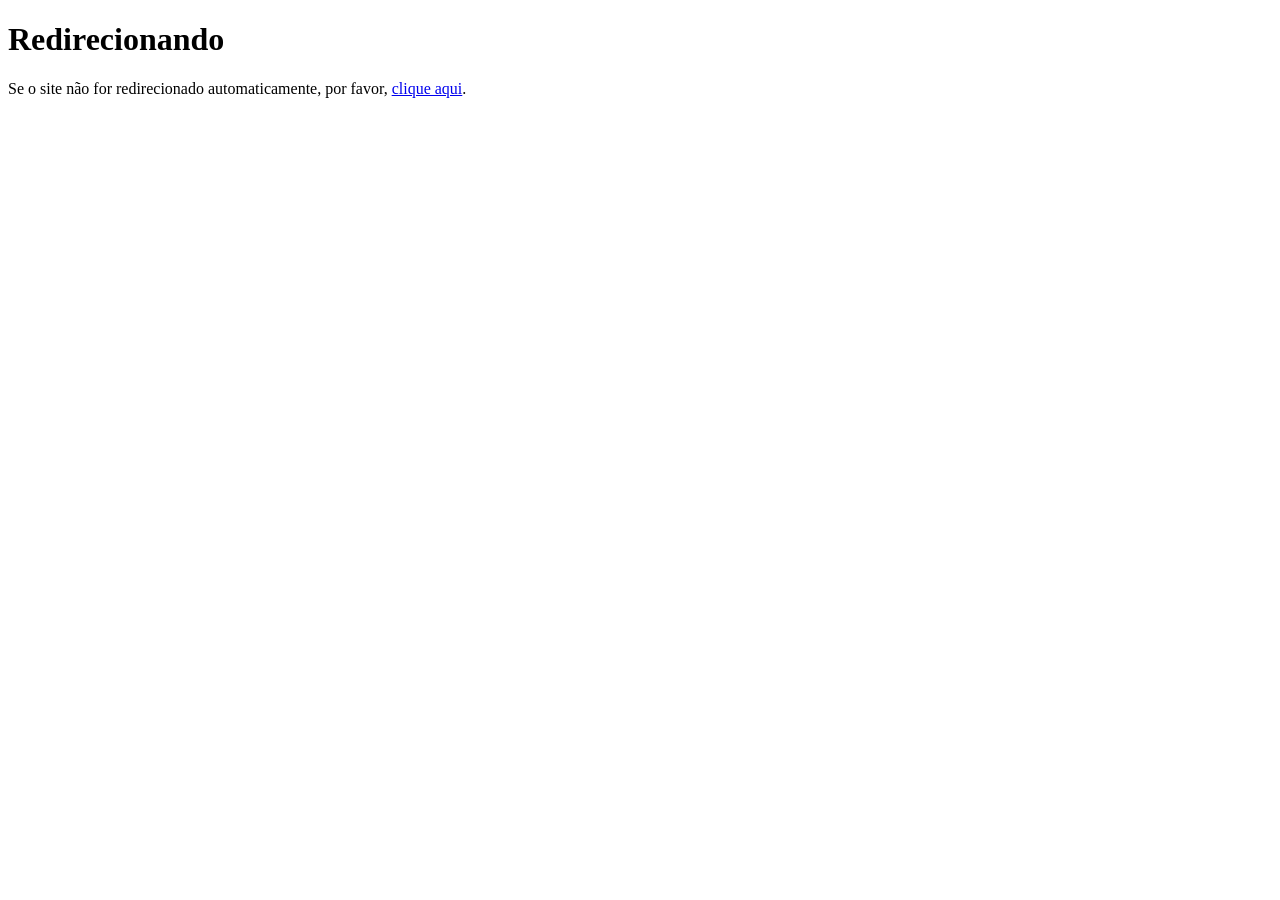
==== commit 8e36afd1: "Arquivando repositório" ====
--- a/index.html
+++ b/index.html
@@ -1,156 +1,11 @@
 <!doctype html>
 <html>
 <head>
-    <meta charset="utf-8">
-    <meta content="IE=edge,chrome=1" http-equiv="X-UA-Compatible">
-    <meta name="viewport" content="width=device-width, initial-scale=1, maximum-scale=1">
-
-    <title>Perguntas frequentes</title>
-
-    <link href="stylesheets/screen.css" rel="stylesheet" type="text/css" media="screen" />
-    <link href="stylesheets/print.css" rel="stylesheet" type="text/css" media="print" />
-    <link href="https://www.cielo.com.br/wps/contenthandler/!ut/p/digest!3SvhW8ACOLyj_90YHxPhKQ/war/cielo-tema/themes/estatico/images/favicon.ico" rel="shortcut icon" type="image/x-icon" />
-
-    <script src="https://ajax.googleapis.com/ajax/libs/jquery/1.11.0/jquery.min.js"></script>
-    <script src="javascripts/all.js" type="text/javascript"></script>
-
-    <script async src='//www.google-analytics.com/analytics.js'></script>
-    <script>
-    window.ga=window.ga||function(){(ga.q=ga.q||[]).push(arguments)};ga.l=+new Date;
-
-    ga('create', 'UA-8516386-7', {'cookieDomain': 'auto',
-    'alwaysSendReferrer': true});
-
-    ga("set", "transport", "beacon");
-    ga('send', 'pageview');
-    </script>
+<title>Redirecionando...</title>
+<meta http-equiv="refresh" content="1;url=https://developercielo.github.io">
 </head>
-
-<body class="index">
-    <a href="#" id="nav-button">
-        <span>
-            NAV
-            <img src="images/navbar.png" />
-        </span>
-    </a>
-    <div class="tocify-wrapper">
-        <img src="images/logo.png" />
-        <div class="search">
-            <input type="text" class="search" id="input-search" placeholder="Search">
-        </div>
-        <ul class="search-results"></ul>
-        <div id="toc">
-        </div>
-        <h2 class="toc-footer-title">Materiais complementares</h2>
-        <ul class="toc-footer">
-            <li><a href='/Webservice-1.5/'>Integração Webservice 1.5</a></li>
-            <li><a href='/Webservice-1.5-Processamento-em-lote/'>Processamento em lote</a></li>
-        </ul>
-        <div class="links-footer">
-            <ul class="link-list">
-                <li class="cielo"><a href="https://www.cielo.com.br/ecommerce">Cielo</a></li>
-                <li class="github"><a href="https://github.com/developercielo">Cielo</a></li>
-                <li class="desenvolvedores"><a href="https://www.cielo.com.br/desenvolvedores">Cielo</a></li>
-            </ul>
-        </div>
-    </div>
-    <div class="page-wrapper">
-            <div class="content no-dark-box">
-                <h1 id="perguntas-frequentes">Perguntas frequentes</h1>
-
-<h2 id="como-funciona-a-solução-do-webservice-1.5-da-cielo?">Como funciona a solução do Webservice 1.5 da Cielo?</h2>
-
-<p>A solução Webservice da plataforma Cielo E-commerce foi desenvolvida com tecnologia XML, que é padrão de mercado e independe da tecnologia utilizada por nossos clientes. Dessa forma, é possível integrar-se utilizando as mais variadas linguagens de programação, tais como: ASP, ASP. Net, Java, PHP, Ruby, Python, etc.</p>
-
-<h2 id="É-preciso-algum-software-proprietário,-como-dlls,-para-fazer-a-integração?">É preciso algum software proprietário, como DLLs, para fazer a integração?</h2>
-
-<p>Não. A ausência de aplicativos proprietários é uma das características da solução: Não é necessário instalar aplicativos no ambiente da loja virtual <strong>em nenhuma hipótese</strong>.</p>
-
-<h2 id="que-tipo-de-conteúdo-é-enviado-na-integração?">Que tipo de conteúdo é enviado na integração?</h2>
-
-<p>A integração é realizada através de serviços disponibilizados como Web Services. O modelo empregado é bastante simples: há uma única URL (endpoint) que recebe os POSTs via HTTPs e, dependendo do formato do XML enviado, uma determinada operação é realizada.</p>
-
-<h2 id="como-o-webservice-da-cielo-sabe-que-a-requisição-é-da-minha-loja?">Como o Webservice da Cielo sabe que a requisição é da minha loja?</h2>
-
-<p>Todas as requisições a Web Service da Cielo <strong>devem conter o nó de autenticação do lojista</strong>, composto pelo número de credenciamento e chave de acesso fornecidos pela Cielo no momento da afiliação.</p>
-
-<h2 id="o-que-é-uma-transação?">O que é uma transação?</h2>
-
-<p>O elemento central do Cielo E-commerce é a transação, criada a partir de uma requisição HTTP ao Webservice da Cielo. A identificação única de uma transação na Cielo é feita através do campo <strong>TID</strong>, que está presente no retorno das mensagens de autorização. Esse campo é essencial para realizar consultas, capturas e cancelamentos.</p>
-
-<h2 id="quais-tipos-de-erros-podem-ocorrer-durante-a-integração?">Quais tipos de erros podem ocorrer durante a integração?</h2>
-
-<p>Quando a transação é inválida, podemos classificar os erros em dois tipos:</p>
-
-<ul>
-<li><strong>Erros sintáticos</strong>: ocorrem quando a mensagem XML não respeita as regras definidas no arquivo ecommerce.xsd. Por exemplo, uma letra em um campo numérico, ou a ausência de um valor obrigatório;</li>
-<li><strong>Erros semânticos</strong>: ocorrem quando uma requisição solicita uma operação não suportada para determinada transação. Por exemplo, tentar capturar uma transação não autorizada, ou ainda, cancelar uma transação já cancelada.</li>
-</ul>
-
-<p>As mensagens de erro sempre trazem informações adicionais que facilitam o troubleshooting.</p>
-
-<h2 id="como-faço-uma-autorização-direta?">Como faço uma autorização direta?</h2>
-
-<p>A autorização direta caracteriza-se por ser uma transação onde não há a autenticação do portador, seja por opção (e risco) do lojista, seja porque a bandeira ou emissor não tem suporte. A autorização direta pode ser feita de duas formas: tradicional (com os dados do cartão) ou através de um token.</p>
-
-<h2 id="como-faço-uma-autorização-recorrente?">Como faço uma autorização recorrente?</h2>
-
-<p>A autorização recorrente pode ser feita de duas formas: através do envio de um token previamente cadastrado, ou através de um cartão. A transação recorrente é praticamente igual à transação tradicional, as mudanças consistem nas regras que o emissor e a bandeira utilizam para autorizar ou negar uma transação. Outra diferença está relacionada ao Renova Fácil.</p>
-
-<h2 id="É-possível-fazer-uma-captura-em-um-momento-após-a-autorização?">É possível fazer uma captura em um momento após a autorização?</h2>
-
-<p>Uma transação autorizada somente gera o crédito para o estabelecimento comercial caso ela seja capturada. Por isso, toda venda que o lojista queira efetivar será preciso realizar a captura (ou confirmação) da transação.</p>
-
-<p>Para vendas na modalidade de Crédito, essa confirmação pode ocorrer em dois momentos:</p>
-
-<ul>
-<li>Imediatamente após a autorização (captura total);</li>
-<li>Posterior à autorização (captura total ou parcial).</li>
-</ul>
-
-<p>No primeiro caso, não é necessário enviar uma requisição de captura, pois ela é feita automaticamente pela Cielo após a autorização da transação. Para tanto, é preciso configurar a requisição de transação definindo-se o valor “true” para a TAG <capturar>, conforme visto na seção “Criando uma transação”.</p>
-
-<p>Já no segundo caso, é preciso fazer uma “captura posterior”, através de uma nova requisição ao Webservice da Cielo para confirmar a transação e receber o valor da venda.</p>
-
-<aside class="warning"><strong>Atenção!</strong>: Na modalidade de débito não existe essa opção: toda transação de débito autorizada é capturada automaticamente.</aside>
-
-<h2 id="É-possível-cancelar-uma-transação?">É possível cancelar uma transação?</h2>
-
-<p>O cancelamento é utilizado quando o lojista decide não efetivar um pedido de compra, seja por insuficiência de estoque, por desistência da compra pelo consumidor, ou qualquer outro motivo. Seu uso faz-se necessário principalmente se a transação estiver capturada, pois haverá débito na fatura do portador, caso ela não seja cancelada.</p>
-
-<aside class="notice">Se a transação estiver apenas autorizada e a loja queira cancelá-la, o pedido de cancelamento não é necessário, pois após o prazo de captura expirar, ela será cancelada automaticamente pelo sistema.</aside>
-
-<h2 id="existe-um-ambiente-para-testar-a-integração?">Existe um ambiente para testar a integração?</h2>
-
-<p>Os testes de integração deverão ser realizados antes do início da homologação, durante o desenvolvimento (codificação) da solução. Para isso, deve-se considerar o seguinte ambiente como EndPoint do Webservice: <a href="https://qasecommerce.cielo.com.br/servicos/ecommwsec.do">https://qasecommerce.cielo.com.br/servicos/ecommwsec.do</a></p>
-
-<p>Para facilitar o desenvolvimento disponibilizamos duas chaves para testes, uma para cada modalidade de integração. Com base nas configurações iniciais feitas durante o seu credenciamento, escolha os dados corretos para realizar os testes:</p>
-
-<table><thead>
-<tr>
-<th>Número estabelecimento comercial</th>
-<th>Chave de testes</th>
-</tr>
-</thead><tbody>
-<tr>
-<td>1006993069</td>
-<td>25fbb99741c739dd84d7b06ec78c9bac718838630f30b112d033ce2e621b34f3</td>
-</tr>
-</tbody></table>
-
-<aside class="notice">O ambiente de testes só deve ser utilizado pelos estabelecimentos de testes listados no quadro acima. O uso de dados originais do estabelecimento gerará transações não possíveis de rastreamento, gerando resultados incorretos. No ambiente de testes, use as credenciais para testes, no ambiente de produção, use os dados originais do estabelecimento.</aside>
-
-<h2 id="existe-alguma-regra-para-leitura-de-cartões?">Existe alguma regra para leitura de cartões?</h2>
-
-<p>A leitura dos dados do cartão no ambiente próprio é controlada por regras definidas pelo programa de segurança imposto pelas bandeiras de cartões.</p>
-
-<p>Para a Visa, esse programa é o conhecido como AIS (Account Information Security) PCI. Para maiores informações acesse: <a href="www.cielo.com.br">www.cielo.com.br</a> &gt; Serviços &gt; Serviços de Segurança &gt; AIS – Programa de Segurança da Informação , ou entre em contato conosco.</p>
-
-<p>Para a Mastercard o programa de segurança é o SDP (Site Data Protection) PCI. Para maiores informações acesse: <a href="http://www.mastercard.com/us/sdp/index.html">http://www.mastercard.com/us/sdp/index.html</a>, ou entre em contato conosco.</p>
-
-<p>Ademais, atendidos os requisitos, no momento do credenciamento E-commerce deve ser mencionada a escolha por leitura do cartão na própria loja.</p>
-
-            </div>
-        </div>
-    </body>
-    </html>
+<body>
+<h1>Redirecionando</h1>
+<p>Se o site não for redirecionado automaticamente, por favor, <a href="https://developercielo.github.io">clique aqui</a>.</p>
+</body>
+</html>
